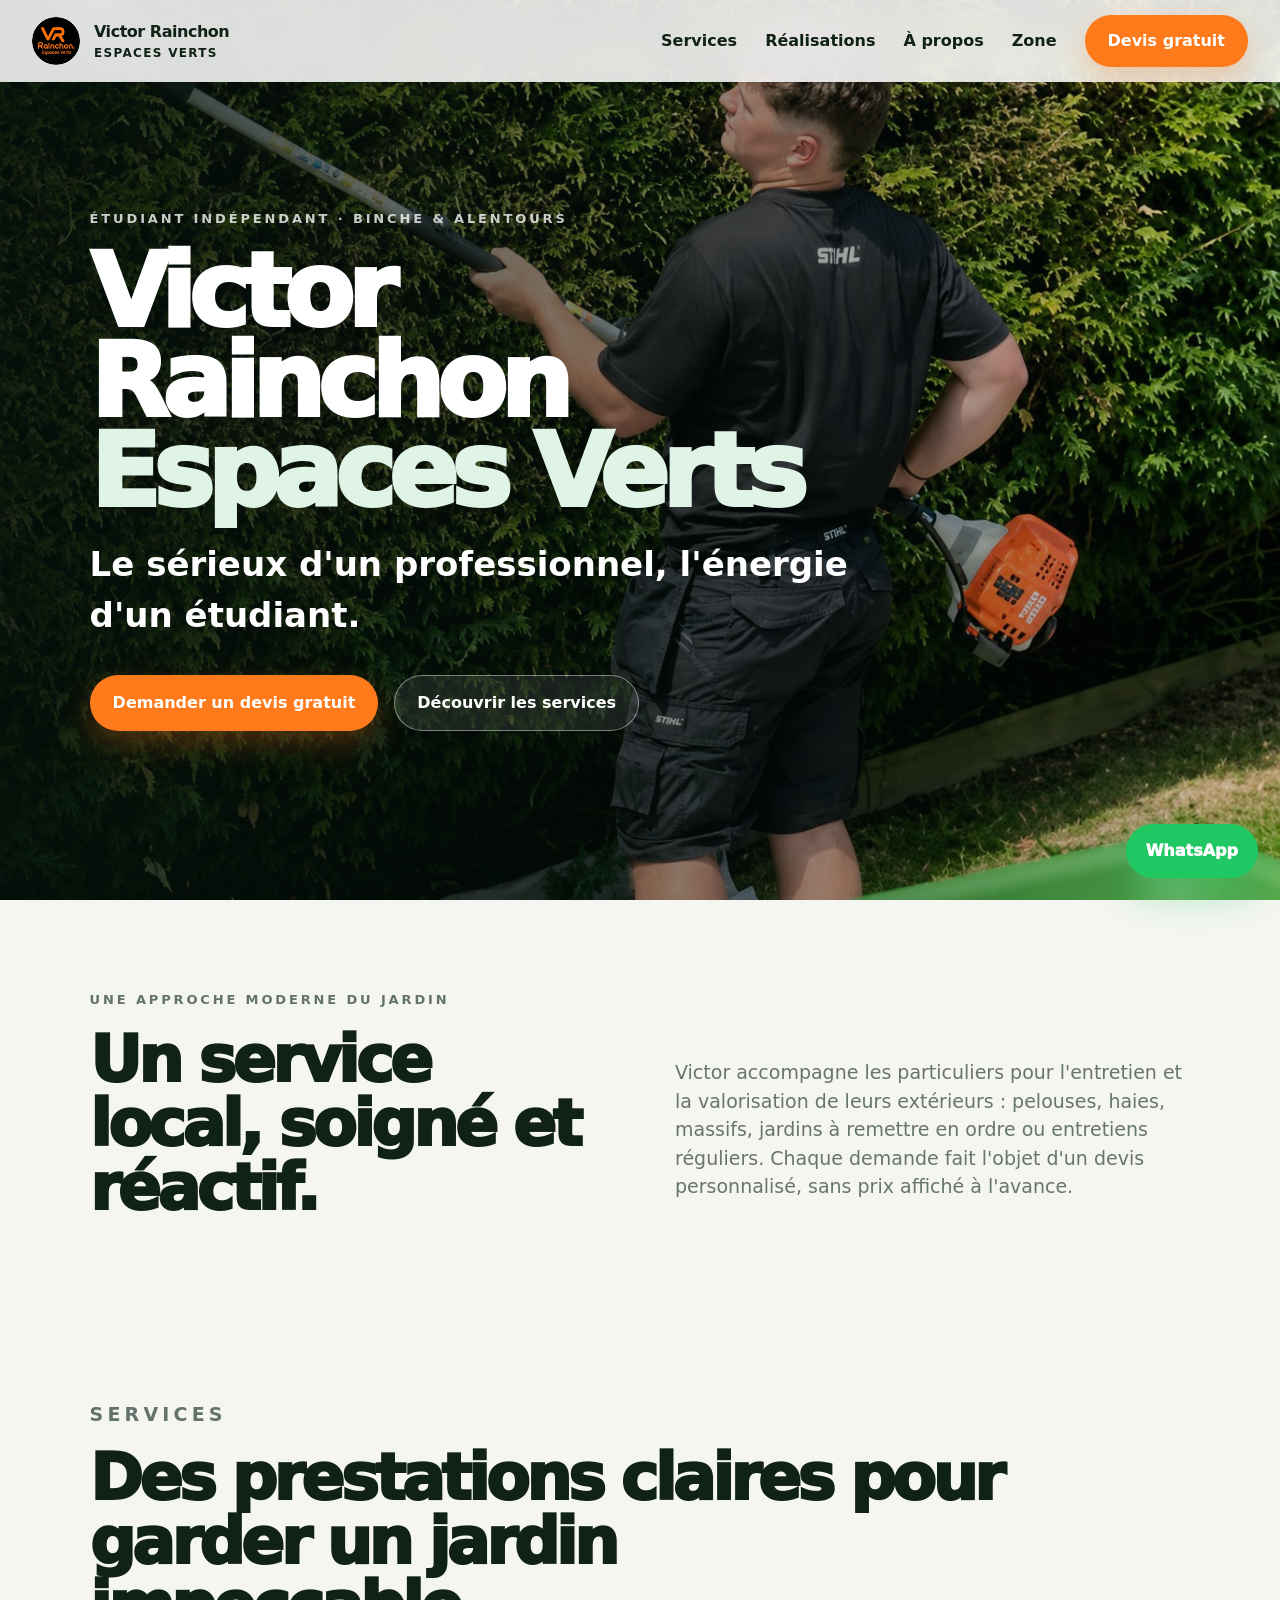
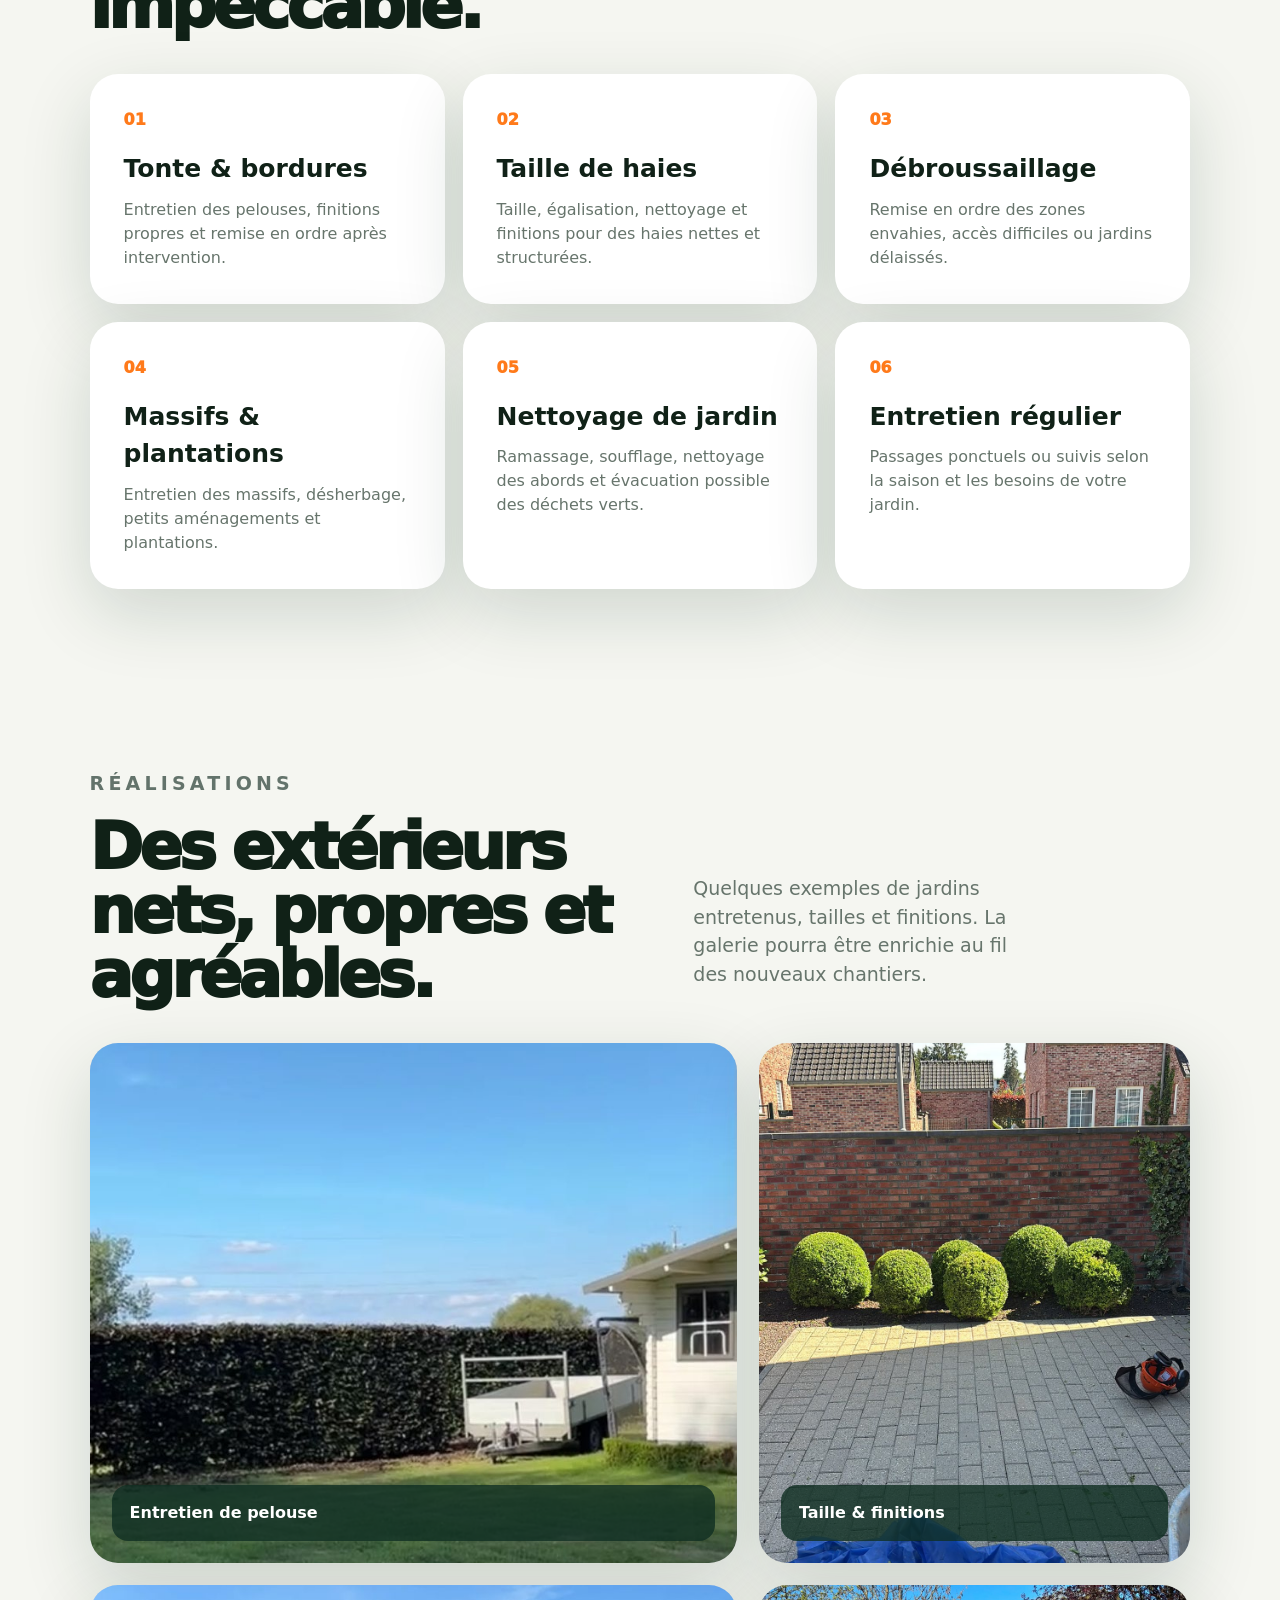
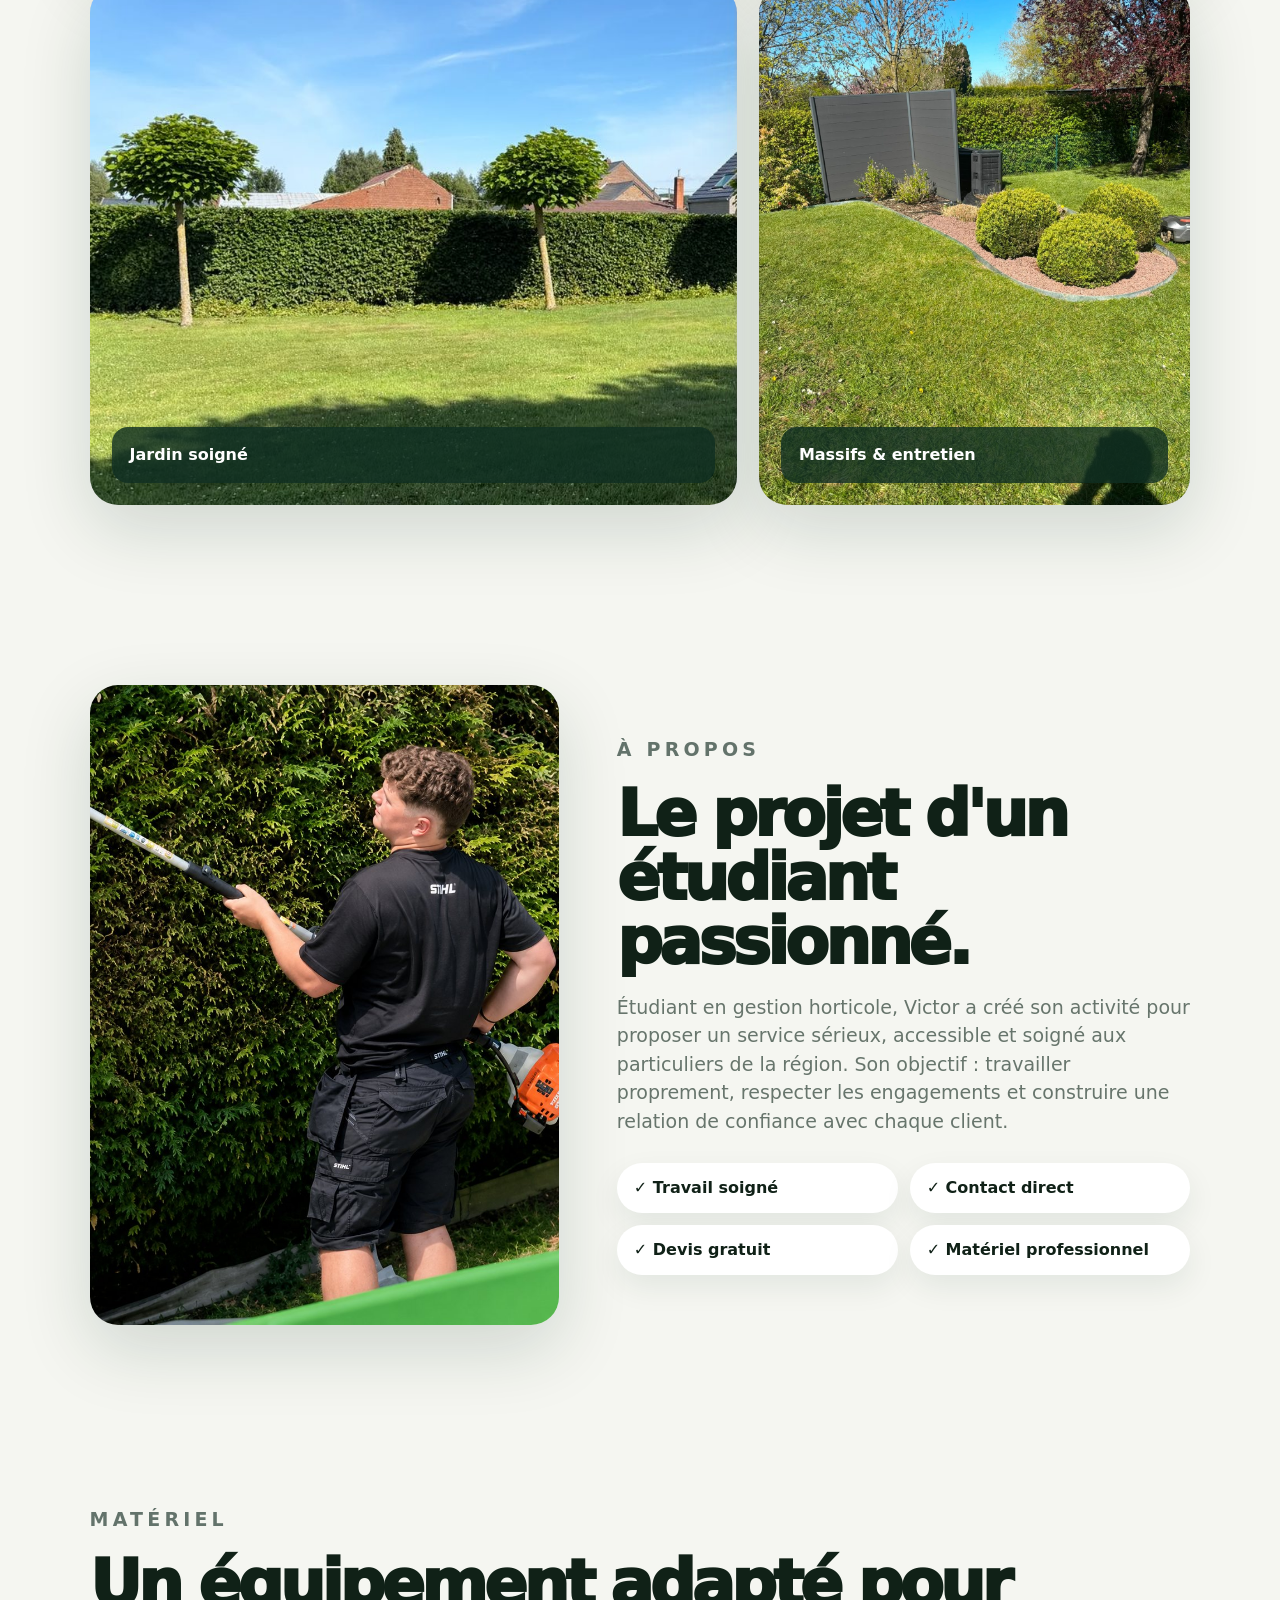
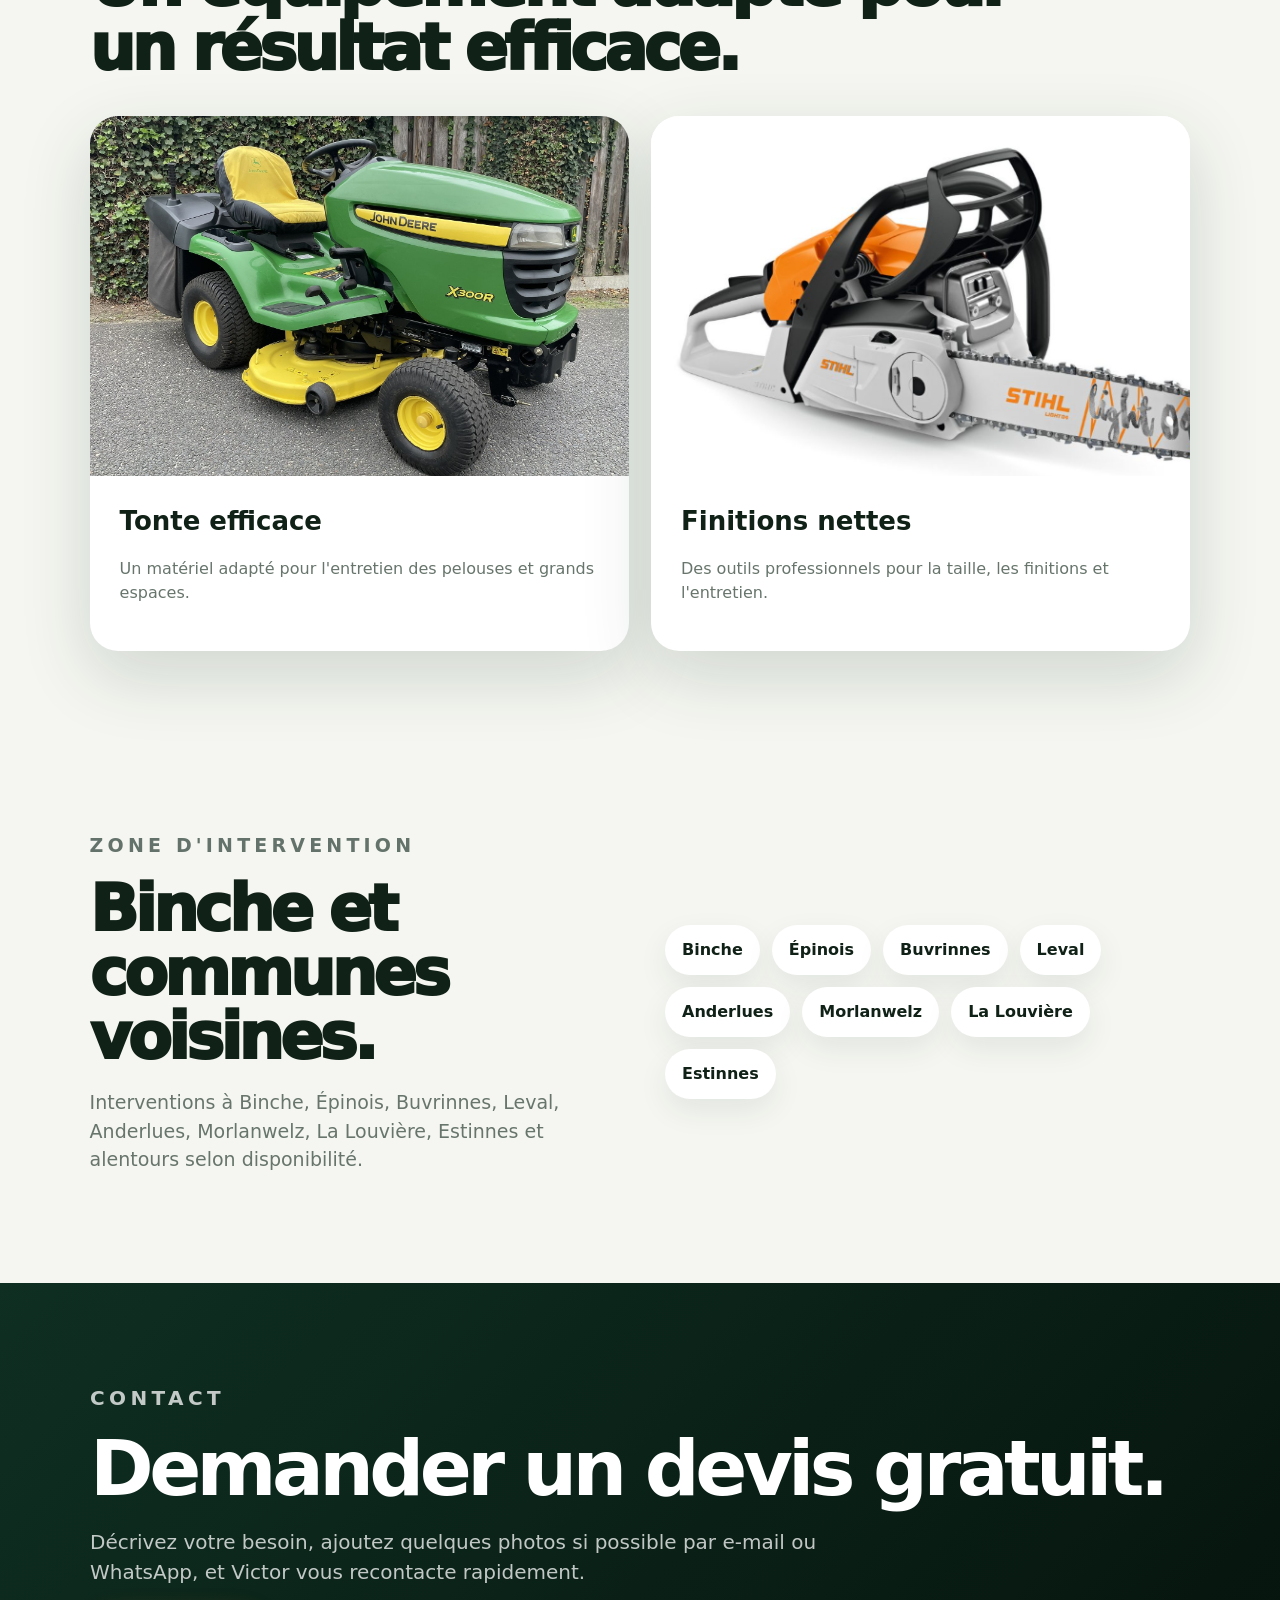
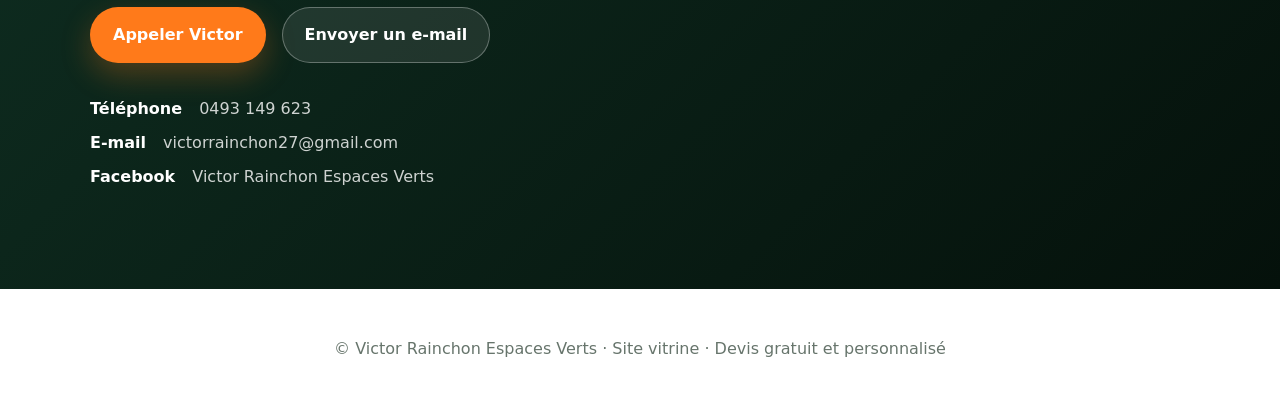
==== index.html @ e7f7f8af "Add files via upload" ====
<!doctype html>
<html lang="fr">
<head>
  <meta charset="utf-8" />
  <meta name="viewport" content="width=device-width, initial-scale=1" />
  <title>Victor Rainchon Espaces Verts | Entretien de jardins à Binche</title>
  <meta name="description" content="Victor Rainchon Espaces Verts propose l'entretien de jardins, la tonte, la taille de haies, le débroussaillage et les petits aménagements extérieurs à Binche et alentours." />
  <meta name="theme-color" content="#0f2f22" />
  <link rel="icon" href="assets/img/logo-vr.jpg" />
  <link rel="stylesheet" href="assets/css/styles.css" />
</head>
<body>
  <header class="site-header" id="top">
    <a class="brand" href="#top" aria-label="Accueil Victor Rainchon Espaces Verts">
      <img src="assets/img/logo-vr.jpg" alt="Logo Victor Rainchon Espaces Verts" />
      <span><strong>Victor Rainchon</strong><small>Espaces Verts</small></span>
    </a>
    <button class="menu-toggle" aria-label="Ouvrir le menu">☰</button>
    <nav class="nav">
      <a href="#services">Services</a>
      <a href="#realisations">Réalisations</a>
      <a href="#apropos">À propos</a>
      <a href="#zone">Zone</a>
      <a class="nav-cta" href="#contact">Devis gratuit</a>
    </nav>
  </header>

  <main>
    <section class="hero">
      <div class="hero-bg"><img src="assets/img/victor-action.jpg" alt="Victor Rainchon taille une haie avec du matériel professionnel" /></div>
      <div class="hero-overlay"></div>
      <div class="hero-content reveal">
        <p class="eyebrow">Étudiant indépendant · Binche & alentours</p>
        <h1>Victor Rainchon<br><span>Espaces Verts</span></h1>
        <p class="lead">Le sérieux d'un professionnel, l'énergie d'un étudiant.</p>
        <div class="hero-actions">
          <a class="btn primary" href="#contact">Demander un devis gratuit</a>
          <a class="btn ghost" href="#services">Découvrir les services</a>
        </div>
      </div>
    </section>

    <section class="section intro reveal">
      <div>
        <p class="eyebrow dark">Une approche moderne du jardin</p>
        <h2>Un service local, soigné et réactif.</h2>
      </div>
      <p>Victor accompagne les particuliers pour l'entretien et la valorisation de leurs extérieurs : pelouses, haies, massifs, jardins à remettre en ordre ou entretiens réguliers. Chaque demande fait l'objet d'un devis personnalisé, sans prix affiché à l'avance.</p>
    </section>

    <section class="section cards reveal" id="services">
      <div class="section-head">
        <p class="eyebrow dark">Services</p>
        <h2>Des prestations claires pour garder un jardin impeccable.</h2>
      </div>
      <div class="service-grid">
        <article class="service-card"><span>01</span><h3>Tonte & bordures</h3><p>Entretien des pelouses, finitions propres et remise en ordre après intervention.</p></article>
        <article class="service-card"><span>02</span><h3>Taille de haies</h3><p>Taille, égalisation, nettoyage et finitions pour des haies nettes et structurées.</p></article>
        <article class="service-card"><span>03</span><h3>Débroussaillage</h3><p>Remise en ordre des zones envahies, accès difficiles ou jardins délaissés.</p></article>
        <article class="service-card"><span>04</span><h3>Massifs & plantations</h3><p>Entretien des massifs, désherbage, petits aménagements et plantations.</p></article>
        <article class="service-card"><span>05</span><h3>Nettoyage de jardin</h3><p>Ramassage, soufflage, nettoyage des abords et évacuation possible des déchets verts.</p></article>
        <article class="service-card"><span>06</span><h3>Entretien régulier</h3><p>Passages ponctuels ou suivis selon la saison et les besoins de votre jardin.</p></article>
      </div>
    </section>

    <section class="section gallery-section reveal" id="realisations">
      <div class="section-head split">
        <div><p class="eyebrow dark">Réalisations</p><h2>Des extérieurs nets, propres et agréables.</h2></div>
        <p>Quelques exemples de jardins entretenus, tailles et finitions. La galerie pourra être enrichie au fil des nouveaux chantiers.</p>
      </div>
      <div class="gallery">
        <figure class="wide"><img src="assets/img/pelouse-haie.jpg" alt="Pelouse et haie entretenues"><figcaption>Entretien de pelouse</figcaption></figure>
        <figure><img src="assets/img/buis-tailles.jpg" alt="Buis taillés et finitions"><figcaption>Taille & finitions</figcaption></figure>
        <figure><img src="assets/img/jardin-haies.jpg" alt="Jardin avec haies propres"><figcaption>Jardin soigné</figcaption></figure>
        <figure class="wide"><img src="assets/img/massif-jardin.jpg" alt="Massif entretenu dans un jardin"><figcaption>Massifs & entretien</figcaption></figure>
      </div>
    </section>

    <section class="section about reveal" id="apropos">
      <div class="about-image"><img src="assets/img/victor-action.jpg" alt="Victor Rainchon au travail"></div>
      <div class="about-text">
        <p class="eyebrow dark">À propos</p>
        <h2>Le projet d'un étudiant passionné.</h2>
        <p>Étudiant en gestion horticole, Victor a créé son activité pour proposer un service sérieux, accessible et soigné aux particuliers de la région. Son objectif : travailler proprement, respecter les engagements et construire une relation de confiance avec chaque client.</p>
        <div class="checks">
          <span>✓ Travail soigné</span><span>✓ Contact direct</span><span>✓ Devis gratuit</span><span>✓ Matériel professionnel</span>
        </div>
      </div>
    </section>

    <section class="section equipment reveal">
      <div class="section-head">
        <p class="eyebrow dark">Matériel</p>
        <h2>Un équipement adapté pour un résultat efficace.</h2>
      </div>
      <div class="equipment-grid">
        <div class="equipment-card"><img src="assets/img/john-deere-x300r.jpg" alt="Tracteur tondeuse John Deere X300R"><h3>Tonte efficace</h3><p>Un matériel adapté pour l'entretien des pelouses et grands espaces.</p></div>
        <div class="equipment-card"><img src="assets/img/stihl-tronconneuse.png" alt="Matériel Stihl"><h3>Finitions nettes</h3><p>Des outils professionnels pour la taille, les finitions et l'entretien.</p></div>
      </div>
    </section>

    <section class="section zone reveal" id="zone">
      <div>
        <p class="eyebrow dark">Zone d'intervention</p>
        <h2>Binche et communes voisines.</h2>
        <p>Interventions à Binche, Épinois, Buvrinnes, Leval, Anderlues, Morlanwelz, La Louvière, Estinnes et alentours selon disponibilité.</p>
      </div>
      <div class="zone-list"><span>Binche</span><span>Épinois</span><span>Buvrinnes</span><span>Leval</span><span>Anderlues</span><span>Morlanwelz</span><span>La Louvière</span><span>Estinnes</span></div>
    </section>

    <section class="contact" id="contact">
      <div class="contact-card reveal">
        <p class="eyebrow">Contact</p>
        <h2>Demander un devis gratuit.</h2>
        <p>Décrivez votre besoin, ajoutez quelques photos si possible par e-mail ou WhatsApp, et Victor vous recontacte rapidement.</p>
        <div class="contact-actions">
          <a class="btn primary" href="tel:+32493149623">Appeler Victor</a>
          <a class="btn ghost light" href="mailto:victorrainchon27@gmail.com?subject=Demande%20de%20devis%20-%20Espaces%20verts">Envoyer un e-mail</a>
        </div>
        <ul class="contact-list">
          <li><strong>Téléphone</strong> 0493 149 623</li>
          <li><strong>E-mail</strong> victorrainchon27@gmail.com</li>
          <li><strong>Facebook</strong> Victor Rainchon Espaces Verts</li>
        </ul>
      </div>
    </section>
  </main>

  <a class="whatsapp" href="https://wa.me/32493149623" aria-label="Contacter Victor sur WhatsApp">WhatsApp</a>
  <footer><p>© Victor Rainchon Espaces Verts · Site vitrine · Devis gratuit et personnalisé</p></footer>
  <script src="assets/js/script.js"></script>
</body>
</html>
---- assets/css/styles.css ----
:root{--green:#0f2f22;--green2:#173f2e;--orange:#ff7a1a;--cream:#f5f6f1;--text:#102117;--muted:#67756c;--white:#fff;--shadow:0 24px 70px rgba(15,47,34,.16);--radius:28px}*{box-sizing:border-box}html{scroll-behavior:smooth}body{margin:0;font-family:Inter,system-ui,-apple-system,Segoe UI,Arial,sans-serif;color:var(--text);background:var(--cream);line-height:1.5}img{max-width:100%;display:block}.site-header{position:fixed;z-index:50;top:0;left:0;right:0;height:82px;padding:0 32px;display:flex;align-items:center;justify-content:space-between;background:rgba(255,255,255,.86);backdrop-filter:blur(18px);box-shadow:0 1px 0 rgba(0,0,0,.06)}.brand{display:flex;gap:14px;align-items:center;text-decoration:none;color:var(--text)}.brand img{width:48px;height:48px;border-radius:50%;object-fit:cover}.brand strong{display:block;font-weight:900;letter-spacing:-.03em}.brand small{display:block;font-weight:800;text-transform:uppercase;font-size:12px;letter-spacing:.11em}.nav{display:flex;align-items:center;gap:28px}.nav a{color:var(--text);font-weight:800;text-decoration:none}.nav-cta,.btn.primary{background:var(--orange)!important;color:white!important;border-radius:999px;padding:14px 23px;box-shadow:0 12px 30px rgba(255,122,26,.28)}.menu-toggle{display:none;border:0;background:transparent;font-size:30px}.hero{min-height:100vh;position:relative;display:flex;align-items:center;padding:120px 7vw 80px;overflow:hidden}.hero-bg,.hero-overlay{position:absolute;inset:0}.hero-bg img{width:100%;height:100%;object-fit:cover;object-position:center}.hero-overlay{background:linear-gradient(90deg,rgba(5,17,11,.83),rgba(5,17,11,.48),rgba(5,17,11,.15))}.hero-content{position:relative;max-width:760px;color:white}.eyebrow{text-transform:uppercase;letter-spacing:.22em;font-size:13px;font-weight:900;color:rgba(255,255,255,.78);margin:0 0 18px}.eyebrow.dark{color:#63736b}.hero h1{font-size:clamp(52px,8vw,110px);line-height:.88;margin:0 0 22px;font-weight:950;letter-spacing:-.07em}.hero h1 span{color:#dff3e7}.lead{font-size:clamp(22px,3vw,34px);margin:0 0 34px;font-weight:700}.hero-actions,.contact-actions{display:flex;gap:16px;flex-wrap:wrap}.btn{display:inline-flex;align-items:center;justify-content:center;text-decoration:none;font-weight:900;border-radius:999px;padding:15px 22px}.btn.ghost{border:1px solid rgba(255,255,255,.42);color:white;background:rgba(255,255,255,.09)}.btn.ghost.light{border-color:rgba(255,255,255,.3)}.section{padding:90px 7vw;max-width:1320px;margin:0 auto}.intro{display:grid;grid-template-columns:1fr 1fr;gap:70px;align-items:end}.section h2{font-size:clamp(38px,5vw,70px);line-height:1;margin:0;font-weight:950;letter-spacing:-.06em}.intro p:last-child,.section-head p,.about-text p,.zone p{font-size:19px;color:var(--muted)}.section-head{margin-bottom:36px;max-width:930px}.split{display:grid;grid-template-columns:1.5fr .9fr;gap:60px;align-items:end}.service-grid{display:grid;grid-template-columns:repeat(3,1fr);gap:18px}.service-card{background:white;border-radius:var(--radius);padding:34px;box-shadow:var(--shadow);transition:.25s}.service-card:hover{transform:translateY(-6px)}.service-card span{color:var(--orange);font-weight:950}.service-card h3{font-size:25px;margin:18px 0 10px}.service-card p{color:var(--muted);margin:0}.gallery{display:grid;grid-template-columns:1.2fr .8fr;gap:22px}.gallery figure{position:relative;margin:0;border-radius:var(--radius);overflow:hidden;min-height:430px;box-shadow:var(--shadow);background:#ddd}.gallery figure.wide{min-height:520px}.gallery img{width:100%;height:100%;object-fit:cover;position:absolute;inset:0;transition:.5s}.gallery figure:hover img{transform:scale(1.05)}.gallery figcaption{position:absolute;left:22px;right:22px;bottom:22px;background:rgba(15,47,34,.8);color:white;border-radius:16px;padding:16px 18px;font-weight:900}.about{display:grid;grid-template-columns:.9fr 1.1fr;gap:58px;align-items:center}.about-image img{border-radius:var(--radius);box-shadow:var(--shadow);height:640px;width:100%;object-fit:cover}.checks{display:grid;grid-template-columns:repeat(2,1fr);gap:12px;margin-top:28px}.checks span,.zone-list span{background:white;border-radius:999px;padding:13px 17px;font-weight:850;box-shadow:0 12px 30px rgba(15,47,34,.08)}.equipment-grid{display:grid;grid-template-columns:1fr 1fr;gap:22px}.equipment-card{background:white;border-radius:var(--radius);overflow:hidden;box-shadow:var(--shadow)}.equipment-card img{height:360px;width:100%;object-fit:cover;background:white}.equipment-card h3,.equipment-card p{padding:0 30px}.equipment-card h3{font-size:26px;margin:26px 0 8px}.equipment-card p{padding-bottom:30px;color:var(--muted)}.zone{display:grid;grid-template-columns:1fr 1fr;gap:50px;align-items:center}.zone-list{display:flex;gap:12px;flex-wrap:wrap}.contact{padding:100px 7vw;background:linear-gradient(135deg,var(--green),#05110b);color:white}.contact-card{max-width:1100px;margin:auto}.contact h2{font-size:clamp(42px,6vw,82px);line-height:1;margin:0 0 20px;letter-spacing:-.06em}.contact p{font-size:20px;color:rgba(255,255,255,.75);max-width:780px}.contact-list{list-style:none;padding:0;margin:34px 0 0;display:grid;gap:10px;color:rgba(255,255,255,.8)}.contact-list strong{color:white;margin-right:12px}.whatsapp{position:fixed;right:22px;bottom:22px;z-index:60;background:#20c863;color:#fff;text-decoration:none;font-weight:950;padding:15px 20px;border-radius:999px;box-shadow:0 16px 40px rgba(32,200,99,.35)}footer{text-align:center;padding:32px;color:var(--muted);background:white}.reveal{opacity:0;transform:translateY(24px);transition:opacity .7s ease,transform .7s ease}.reveal.visible{opacity:1;transform:none}@media(max-width:900px){.site-header{padding:0 18px}.menu-toggle{display:block}.nav{display:none;position:absolute;top:82px;left:0;right:0;background:white;padding:22px;flex-direction:column;align-items:flex-start}.nav.open{display:flex}.hero{padding-left:24px;padding-right:24px}.intro,.split,.about,.zone,.equipment-grid,.service-grid,.gallery{grid-template-columns:1fr}.section{padding:70px 24px}.about-image img{height:460px}.gallery figure,.gallery figure.wide{min-height:360px}.brand small{font-size:10px}.brand img{width:42px;height:42px}}@media(max-width:560px){.hero-overlay{background:linear-gradient(180deg,rgba(5,17,11,.7),rgba(5,17,11,.65))}.hero h1{font-size:54px}.lead{font-size:22px}.section h2{font-size:42px}.hero-actions .btn,.contact-actions .btn{width:100%}.checks{grid-template-columns:1fr}.equipment-card img{height:260px}}
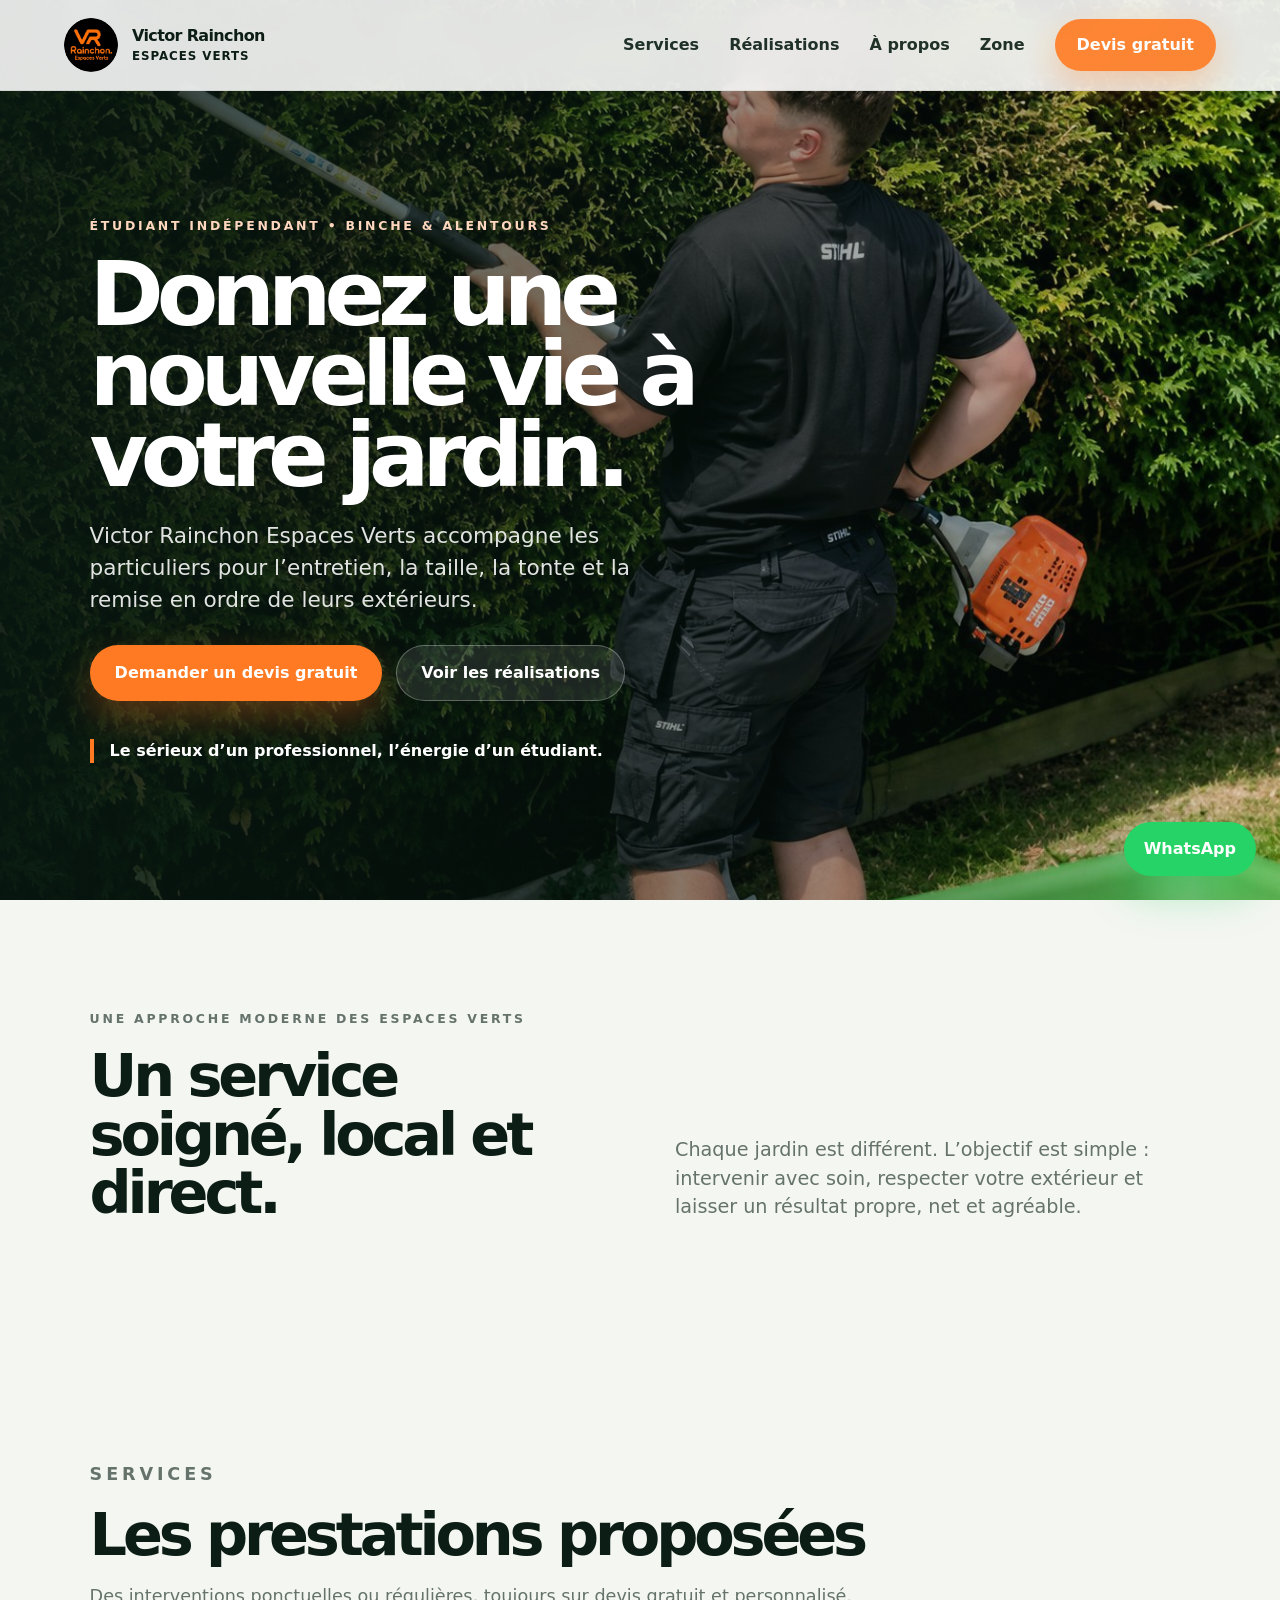
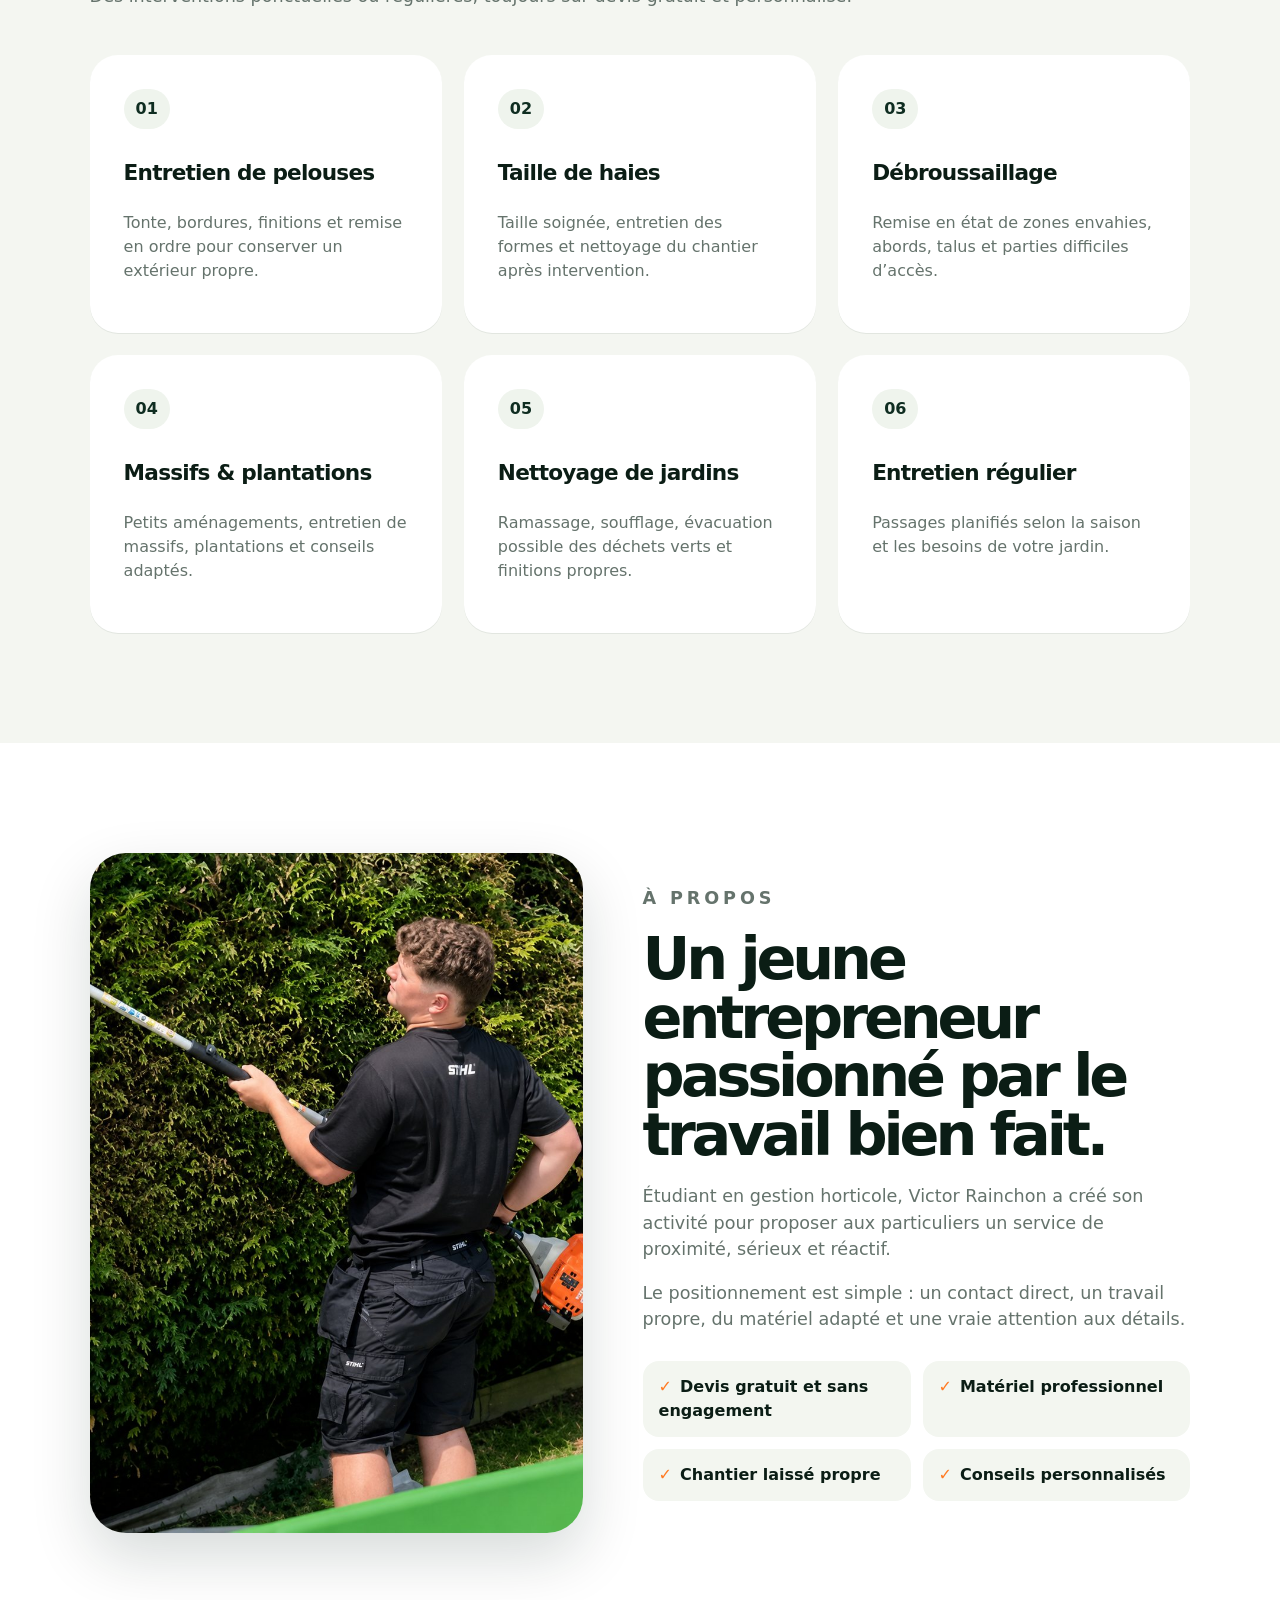
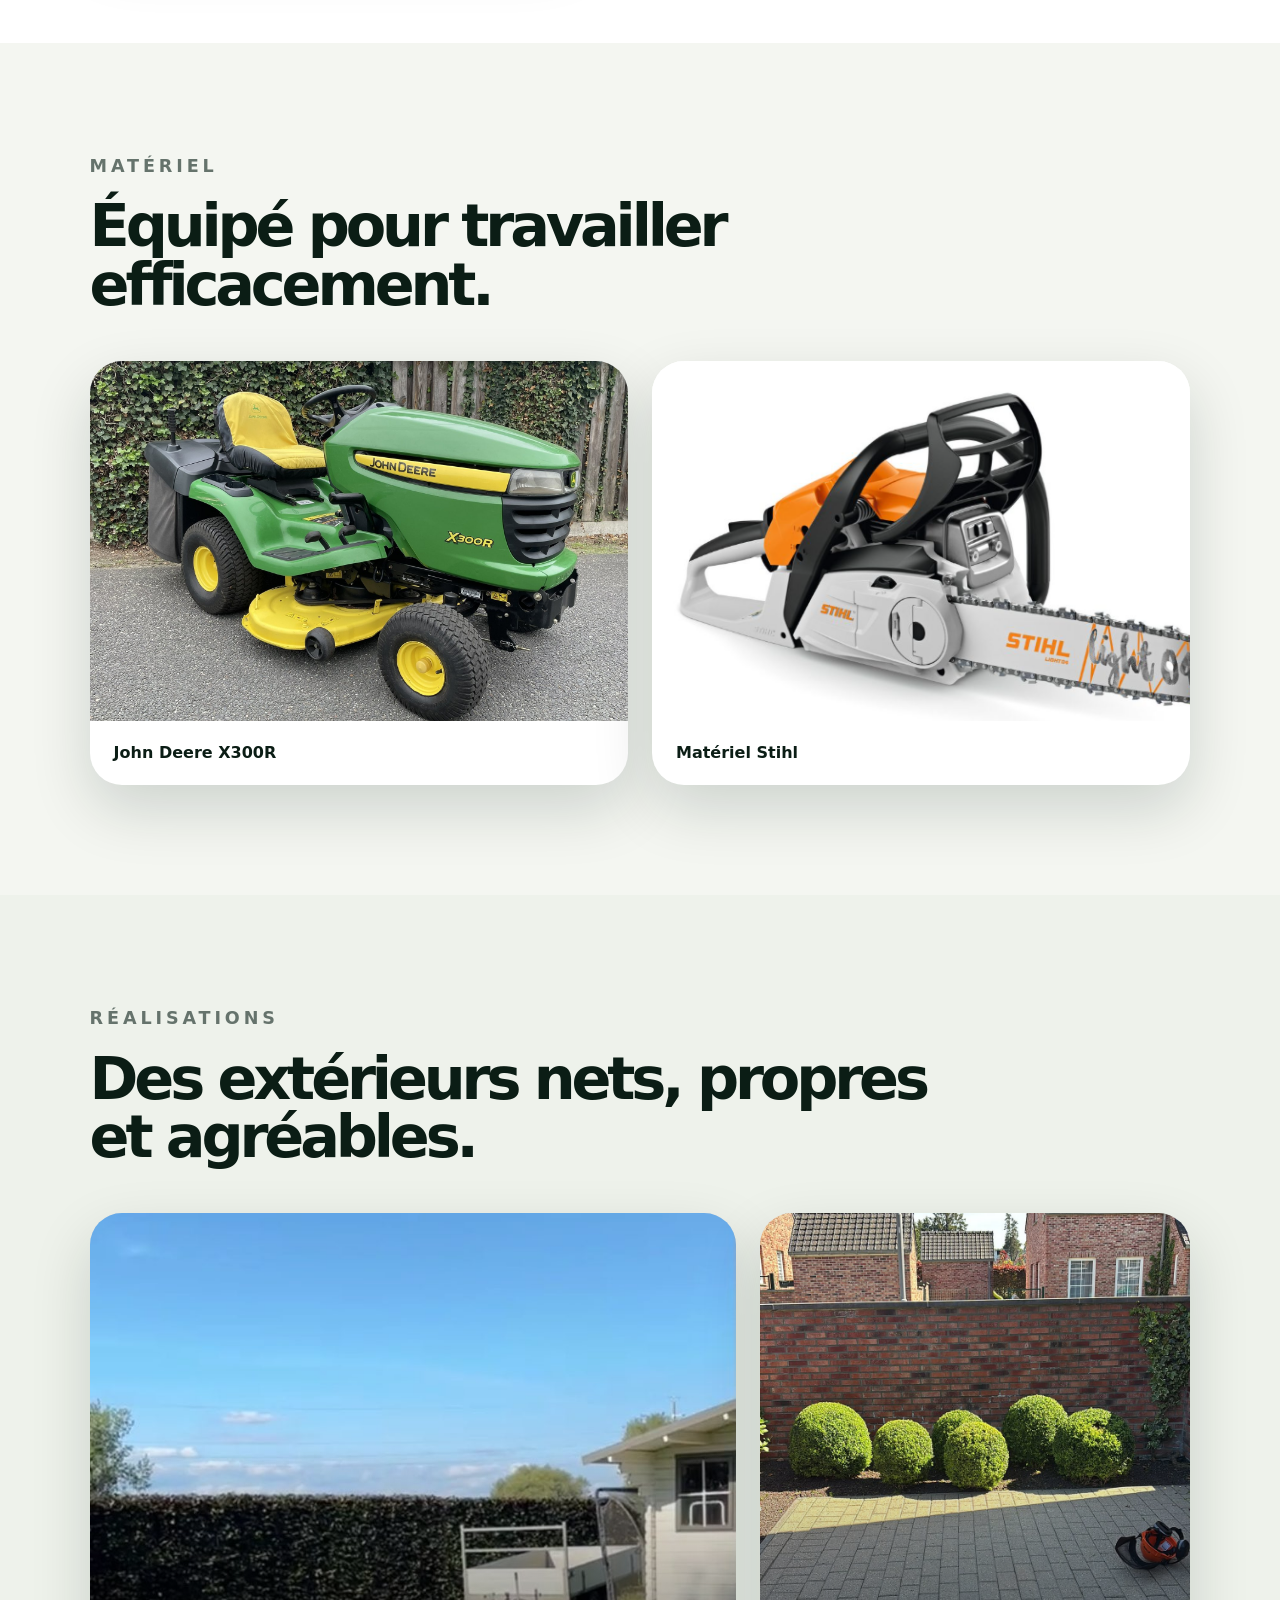
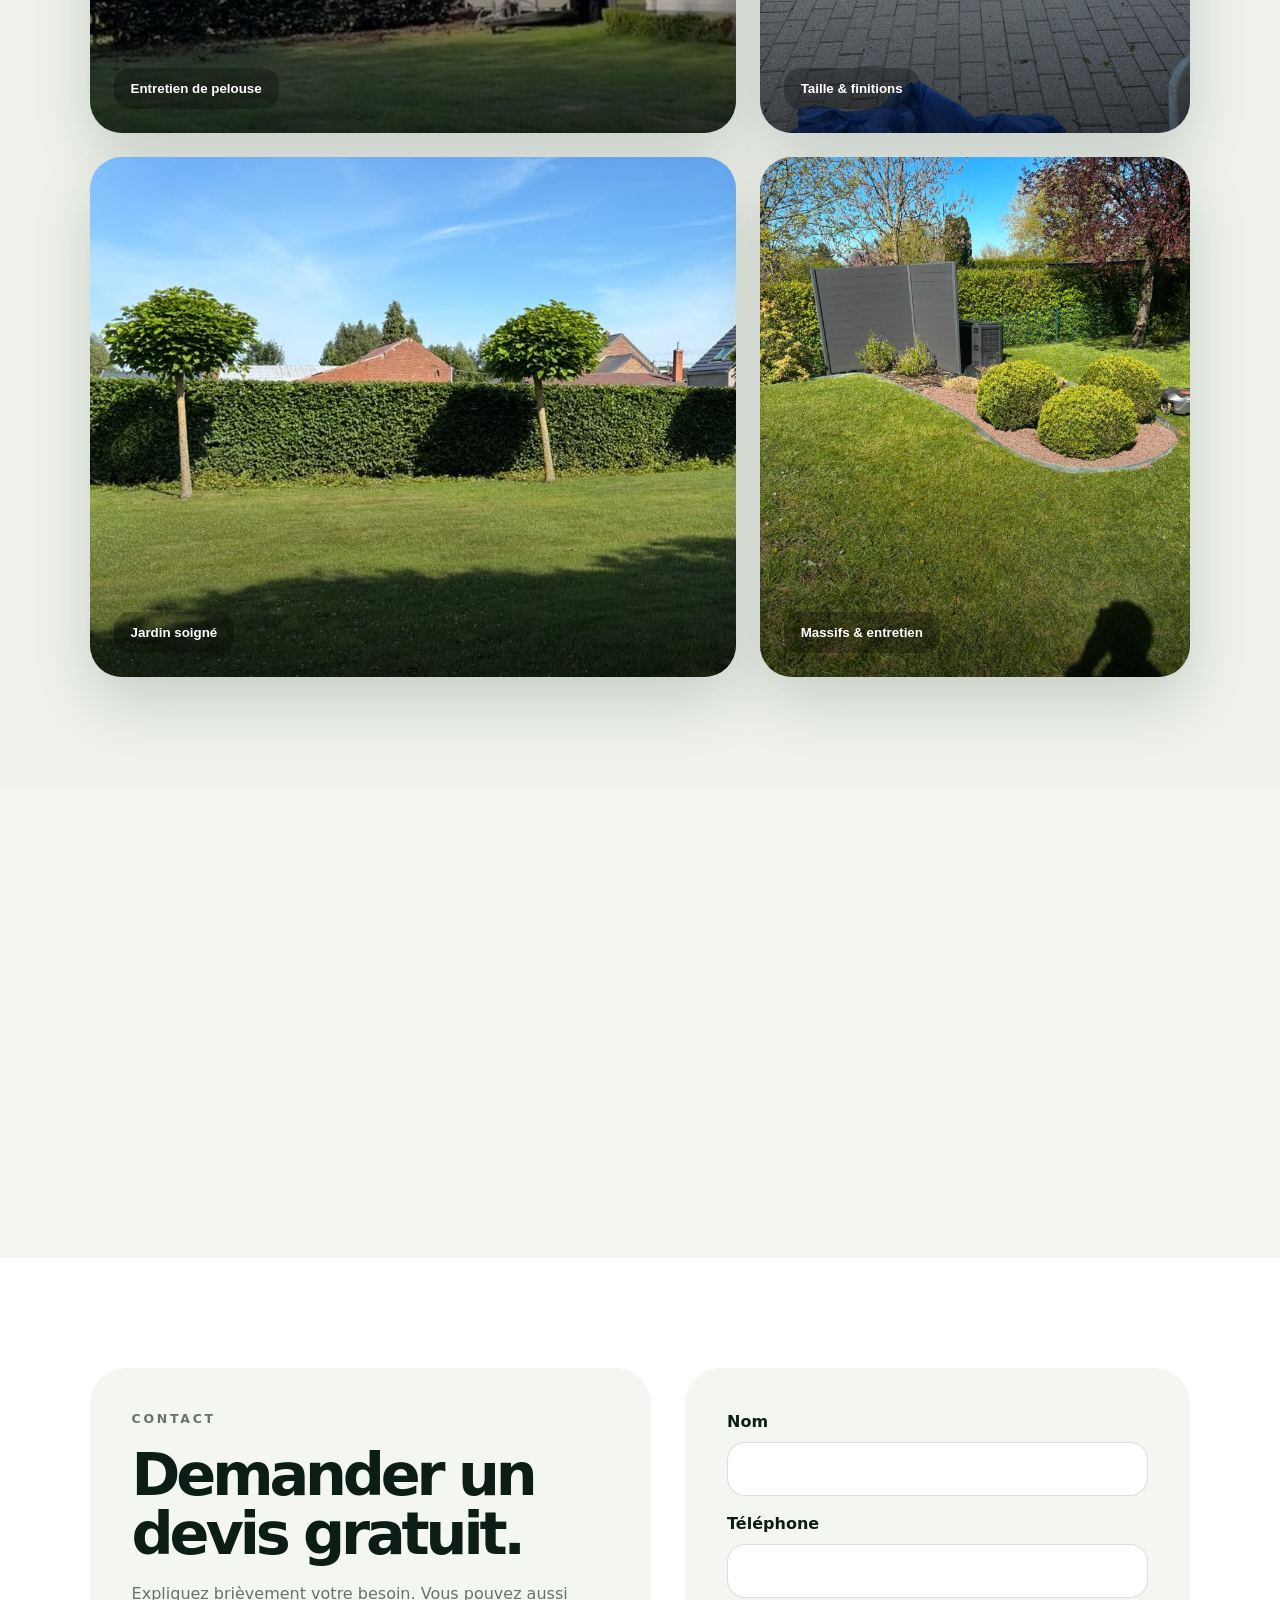
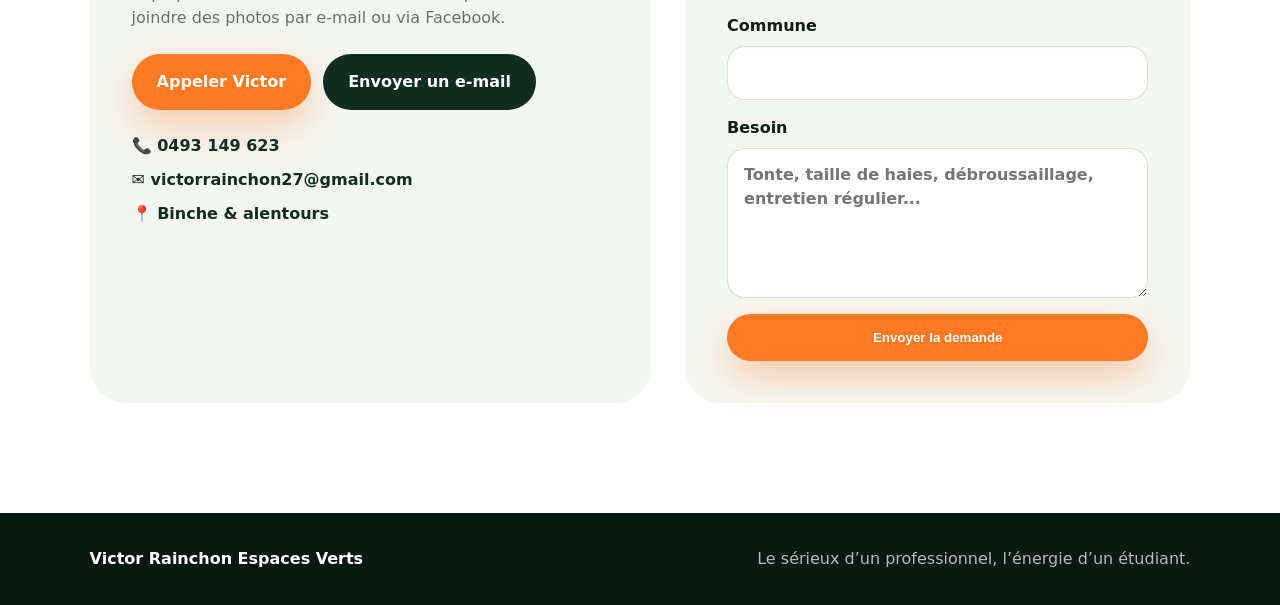
==== commit 7cef7a0e: "Add files via upload" ====
--- a/index.html
+++ b/index.html
@@ -1,22 +1,22 @@
 <!doctype html>
 <html lang="fr">
 <head>
-  <meta charset="utf-8" />
-  <meta name="viewport" content="width=device-width, initial-scale=1" />
+  <meta charset="utf-8">
+  <meta name="viewport" content="width=device-width, initial-scale=1">
   <title>Victor Rainchon Espaces Verts | Entretien de jardins à Binche</title>
-  <meta name="description" content="Victor Rainchon Espaces Verts propose l'entretien de jardins, la tonte, la taille de haies, le débroussaillage et les petits aménagements extérieurs à Binche et alentours." />
-  <meta name="theme-color" content="#0f2f22" />
-  <link rel="icon" href="assets/img/logo-vr.jpg" />
-  <link rel="stylesheet" href="assets/css/styles.css" />
+  <meta name="description" content="Victor Rainchon Espaces Verts : entretien de jardins, tonte, taille de haies, débroussaillage et plantations à Binche et alentours. Devis gratuit.">
+  <meta name="theme-color" content="#0f2d21">
+  <link rel="preload" as="image" href="assets/img/hero-victor.jpg">
+  <link rel="stylesheet" href="assets/css/styles.css">
 </head>
 <body>
   <header class="site-header" id="top">
     <a class="brand" href="#top" aria-label="Accueil Victor Rainchon Espaces Verts">
-      <img src="assets/img/logo-vr.jpg" alt="Logo Victor Rainchon Espaces Verts" />
+      <img src="assets/img/logo-vr.jpg" alt="Logo Victor Rainchon Espaces Verts">
       <span><strong>Victor Rainchon</strong><small>Espaces Verts</small></span>
     </a>
-    <button class="menu-toggle" aria-label="Ouvrir le menu">☰</button>
-    <nav class="nav">
+    <button class="menu-toggle" aria-label="Ouvrir le menu" aria-expanded="false">☰</button>
+    <nav class="main-nav" aria-label="Navigation principale">
       <a href="#services">Services</a>
       <a href="#realisations">Réalisations</a>
       <a href="#apropos">À propos</a>
@@ -27,107 +27,133 @@
 
   <main>
     <section class="hero">
-      <div class="hero-bg"><img src="assets/img/victor-action.jpg" alt="Victor Rainchon taille une haie avec du matériel professionnel" /></div>
+      <div class="hero-bg" role="img" aria-label="Victor Rainchon en intervention sur une haie"></div>
       <div class="hero-overlay"></div>
       <div class="hero-content reveal">
-        <p class="eyebrow">Étudiant indépendant · Binche & alentours</p>
-        <h1>Victor Rainchon<br><span>Espaces Verts</span></h1>
-        <p class="lead">Le sérieux d'un professionnel, l'énergie d'un étudiant.</p>
+        <p class="eyebrow">Étudiant indépendant • Binche & alentours</p>
+        <h1>Donnez une nouvelle vie à votre jardin.</h1>
+        <p class="hero-lead">Victor Rainchon Espaces Verts accompagne les particuliers pour l’entretien, la taille, la tonte et la remise en ordre de leurs extérieurs.</p>
         <div class="hero-actions">
-          <a class="btn primary" href="#contact">Demander un devis gratuit</a>
-          <a class="btn ghost" href="#services">Découvrir les services</a>
+          <a class="btn btn-primary" href="#contact">Demander un devis gratuit</a>
+          <a class="btn btn-ghost" href="#realisations">Voir les réalisations</a>
         </div>
+        <div class="hero-signature">Le sérieux d’un professionnel, l’énergie d’un étudiant.</div>
       </div>
     </section>
 
-    <section class="section intro reveal">
+    <section class="intro section reveal">
       <div>
-        <p class="eyebrow dark">Une approche moderne du jardin</p>
-        <h2>Un service local, soigné et réactif.</h2>
+        <p class="eyebrow dark">Une approche moderne des espaces verts</p>
+        <h2>Un service soigné, local et direct.</h2>
       </div>
-      <p>Victor accompagne les particuliers pour l'entretien et la valorisation de leurs extérieurs : pelouses, haies, massifs, jardins à remettre en ordre ou entretiens réguliers. Chaque demande fait l'objet d'un devis personnalisé, sans prix affiché à l'avance.</p>
+      <p>Chaque jardin est différent. L’objectif est simple : intervenir avec soin, respecter votre extérieur et laisser un résultat propre, net et agréable.</p>
     </section>
 
     <section class="section cards reveal" id="services">
       <div class="section-head">
         <p class="eyebrow dark">Services</p>
-        <h2>Des prestations claires pour garder un jardin impeccable.</h2>
+        <h2>Les prestations proposées</h2>
+        <p>Des interventions ponctuelles ou régulières, toujours sur devis gratuit et personnalisé.</p>
       </div>
       <div class="service-grid">
-        <article class="service-card"><span>01</span><h3>Tonte & bordures</h3><p>Entretien des pelouses, finitions propres et remise en ordre après intervention.</p></article>
-        <article class="service-card"><span>02</span><h3>Taille de haies</h3><p>Taille, égalisation, nettoyage et finitions pour des haies nettes et structurées.</p></article>
-        <article class="service-card"><span>03</span><h3>Débroussaillage</h3><p>Remise en ordre des zones envahies, accès difficiles ou jardins délaissés.</p></article>
-        <article class="service-card"><span>04</span><h3>Massifs & plantations</h3><p>Entretien des massifs, désherbage, petits aménagements et plantations.</p></article>
-        <article class="service-card"><span>05</span><h3>Nettoyage de jardin</h3><p>Ramassage, soufflage, nettoyage des abords et évacuation possible des déchets verts.</p></article>
-        <article class="service-card"><span>06</span><h3>Entretien régulier</h3><p>Passages ponctuels ou suivis selon la saison et les besoins de votre jardin.</p></article>
+        <article class="service-card"><span>01</span><h3>Entretien de pelouses</h3><p>Tonte, bordures, finitions et remise en ordre pour conserver un extérieur propre.</p></article>
+        <article class="service-card"><span>02</span><h3>Taille de haies</h3><p>Taille soignée, entretien des formes et nettoyage du chantier après intervention.</p></article>
+        <article class="service-card"><span>03</span><h3>Débroussaillage</h3><p>Remise en état de zones envahies, abords, talus et parties difficiles d’accès.</p></article>
+        <article class="service-card"><span>04</span><h3>Massifs & plantations</h3><p>Petits aménagements, entretien de massifs, plantations et conseils adaptés.</p></article>
+        <article class="service-card"><span>05</span><h3>Nettoyage de jardins</h3><p>Ramassage, soufflage, évacuation possible des déchets verts et finitions propres.</p></article>
+        <article class="service-card"><span>06</span><h3>Entretien régulier</h3><p>Passages planifiés selon la saison et les besoins de votre jardin.</p></article>
       </div>
     </section>
 
-    <section class="section gallery-section reveal" id="realisations">
-      <div class="section-head split">
-        <div><p class="eyebrow dark">Réalisations</p><h2>Des extérieurs nets, propres et agréables.</h2></div>
-        <p>Quelques exemples de jardins entretenus, tailles et finitions. La galerie pourra être enrichie au fil des nouveaux chantiers.</p>
-      </div>
-      <div class="gallery">
-        <figure class="wide"><img src="assets/img/pelouse-haie.jpg" alt="Pelouse et haie entretenues"><figcaption>Entretien de pelouse</figcaption></figure>
-        <figure><img src="assets/img/buis-tailles.jpg" alt="Buis taillés et finitions"><figcaption>Taille & finitions</figcaption></figure>
-        <figure><img src="assets/img/jardin-haies.jpg" alt="Jardin avec haies propres"><figcaption>Jardin soigné</figcaption></figure>
-        <figure class="wide"><img src="assets/img/massif-jardin.jpg" alt="Massif entretenu dans un jardin"><figcaption>Massifs & entretien</figcaption></figure>
-      </div>
-    </section>
-
-    <section class="section about reveal" id="apropos">
-      <div class="about-image"><img src="assets/img/victor-action.jpg" alt="Victor Rainchon au travail"></div>
-      <div class="about-text">
+    <section class="section split reveal" id="apropos">
+      <div class="split-image"><img src="assets/img/hero-victor.jpg" alt="Victor Rainchon au travail avec du matériel Stihl"></div>
+      <div class="split-text">
         <p class="eyebrow dark">À propos</p>
-        <h2>Le projet d'un étudiant passionné.</h2>
-        <p>Étudiant en gestion horticole, Victor a créé son activité pour proposer un service sérieux, accessible et soigné aux particuliers de la région. Son objectif : travailler proprement, respecter les engagements et construire une relation de confiance avec chaque client.</p>
-        <div class="checks">
-          <span>✓ Travail soigné</span><span>✓ Contact direct</span><span>✓ Devis gratuit</span><span>✓ Matériel professionnel</span>
-        </div>
+        <h2>Un jeune entrepreneur passionné par le travail bien fait.</h2>
+        <p>Étudiant en gestion horticole, Victor Rainchon a créé son activité pour proposer aux particuliers un service de proximité, sérieux et réactif.</p>
+        <p>Le positionnement est simple : un contact direct, un travail propre, du matériel adapté et une vraie attention aux détails.</p>
+        <ul class="checklist">
+          <li>Devis gratuit et sans engagement</li>
+          <li>Matériel professionnel</li>
+          <li>Chantier laissé propre</li>
+          <li>Conseils personnalisés</li>
+        </ul>
       </div>
     </section>
 
     <section class="section equipment reveal">
       <div class="section-head">
         <p class="eyebrow dark">Matériel</p>
-        <h2>Un équipement adapté pour un résultat efficace.</h2>
+        <h2>Équipé pour travailler efficacement.</h2>
       </div>
       <div class="equipment-grid">
-        <div class="equipment-card"><img src="assets/img/john-deere-x300r.jpg" alt="Tracteur tondeuse John Deere X300R"><h3>Tonte efficace</h3><p>Un matériel adapté pour l'entretien des pelouses et grands espaces.</p></div>
-        <div class="equipment-card"><img src="assets/img/stihl-tronconneuse.png" alt="Matériel Stihl"><h3>Finitions nettes</h3><p>Des outils professionnels pour la taille, les finitions et l'entretien.</p></div>
+        <figure><img src="assets/img/john-deere-x300r.jpg" alt="Tracteur tondeuse John Deere X300R"><figcaption>John Deere X300R</figcaption></figure>
+        <figure><img src="assets/img/stihl-tronconneuse.png" alt="Matériel Stihl"><figcaption>Matériel Stihl</figcaption></figure>
+      </div>
+    </section>
+
+    <section class="section gallery reveal" id="realisations">
+      <div class="section-head">
+        <p class="eyebrow dark">Réalisations</p>
+        <h2>Des extérieurs nets, propres et agréables.</h2>
+      </div>
+      <div class="gallery-grid">
+        <button class="gallery-item wide" data-img="assets/img/pelouse-haie.jpg"><img src="assets/img/pelouse-haie.jpg" alt="Pelouse et haie entretenues"><span>Entretien de pelouse</span></button>
+        <button class="gallery-item" data-img="assets/img/buis-tailles.jpg"><img src="assets/img/buis-tailles.jpg" alt="Buis taillés"><span>Taille & finitions</span></button>
+        <button class="gallery-item" data-img="assets/img/jardin-haies.jpg"><img src="assets/img/jardin-haies.jpg" alt="Jardin avec haies taillées"><span>Jardin soigné</span></button>
+        <button class="gallery-item wide" data-img="assets/img/massif-jardin.jpg"><img src="assets/img/massif-jardin.jpg" alt="Massif entretenu"><span>Massifs & entretien</span></button>
       </div>
     </section>
 
     <section class="section zone reveal" id="zone">
       <div>
-        <p class="eyebrow dark">Zone d'intervention</p>
-        <h2>Binche et communes voisines.</h2>
-        <p>Interventions à Binche, Épinois, Buvrinnes, Leval, Anderlues, Morlanwelz, La Louvière, Estinnes et alentours selon disponibilité.</p>
+        <p class="eyebrow dark">Zone d’intervention</p>
+        <h2>Binche et les communes voisines.</h2>
+        <p>Interventions principalement à Binche, Épinois, Buvrinnes, Leval, Anderlues, Morlanwelz, La Louvière, Estinnes et alentours.</p>
       </div>
-      <div class="zone-list"><span>Binche</span><span>Épinois</span><span>Buvrinnes</span><span>Leval</span><span>Anderlues</span><span>Morlanwelz</span><span>La Louvière</span><span>Estinnes</span></div>
+      <div class="zone-card">
+        <strong>Devis gratuit</strong>
+        <span>Chaque demande est analysée selon le terrain, l’accès, la fréquence et les travaux souhaités.</span>
+      </div>
     </section>
 
-    <section class="contact" id="contact">
-      <div class="contact-card reveal">
-        <p class="eyebrow">Contact</p>
+    <section class="contact section reveal" id="contact">
+      <div class="contact-card">
+        <p class="eyebrow dark">Contact</p>
         <h2>Demander un devis gratuit.</h2>
-        <p>Décrivez votre besoin, ajoutez quelques photos si possible par e-mail ou WhatsApp, et Victor vous recontacte rapidement.</p>
+        <p>Expliquez brièvement votre besoin. Vous pouvez aussi joindre des photos par e-mail ou via Facebook.</p>
         <div class="contact-actions">
-          <a class="btn primary" href="tel:+32493149623">Appeler Victor</a>
-          <a class="btn ghost light" href="mailto:victorrainchon27@gmail.com?subject=Demande%20de%20devis%20-%20Espaces%20verts">Envoyer un e-mail</a>
+          <a class="btn btn-primary" href="tel:+32493149623">Appeler Victor</a>
+          <a class="btn btn-dark" href="mailto:victorrainchon27@gmail.com?subject=Demande de devis - Espaces verts">Envoyer un e-mail</a>
         </div>
-        <ul class="contact-list">
-          <li><strong>Téléphone</strong> 0493 149 623</li>
-          <li><strong>E-mail</strong> victorrainchon27@gmail.com</li>
-          <li><strong>Facebook</strong> Victor Rainchon Espaces Verts</li>
-        </ul>
+        <div class="contact-details">
+          <span>📞 0493 149 623</span>
+          <span>✉️ victorrainchon27@gmail.com</span>
+          <span>📍 Binche & alentours</span>
+        </div>
       </div>
+      <form class="quote-form" action="mailto:victorrainchon27@gmail.com" method="post" enctype="text/plain">
+        <label>Nom<input name="Nom" required></label>
+        <label>Téléphone<input name="Téléphone" required></label>
+        <label>Commune<input name="Commune"></label>
+        <label>Besoin<textarea name="Besoin" rows="5" placeholder="Tonte, taille de haies, débroussaillage, entretien régulier..."></textarea></label>
+        <button class="btn btn-primary" type="submit">Envoyer la demande</button>
+      </form>
     </section>
   </main>
 
-  <a class="whatsapp" href="https://wa.me/32493149623" aria-label="Contacter Victor sur WhatsApp">WhatsApp</a>
-  <footer><p>© Victor Rainchon Espaces Verts · Site vitrine · Devis gratuit et personnalisé</p></footer>
+  <footer class="site-footer">
+    <strong>Victor Rainchon Espaces Verts</strong>
+    <span>Le sérieux d’un professionnel, l’énergie d’un étudiant.</span>
+  </footer>
+
+  <a class="whatsapp" href="https://wa.me/32493149623" target="_blank" rel="noopener">WhatsApp</a>
+
+  <div class="lightbox" aria-hidden="true">
+    <button class="lightbox-close" aria-label="Fermer">×</button>
+    <img src="" alt="">
+  </div>
+
   <script src="assets/js/script.js"></script>
 </body>
 </html>
--- a/assets/css/styles.css
+++ b/assets/css/styles.css
@@ -1 +1 @@
-:root{--green:#0f2f22;--green2:#173f2e;--orange:#ff7a1a;--cream:#f5f6f1;--text:#102117;--muted:#67756c;--white:#fff;--shadow:0 24px 70px rgba(15,47,34,.16);--radius:28px}*{box-sizing:border-box}html{scroll-behavior:smooth}body{margin:0;font-family:Inter,system-ui,-apple-system,Segoe UI,Arial,sans-serif;color:var(--text);background:var(--cream);line-height:1.5}img{max-width:100%;display:block}.site-header{position:fixed;z-index:50;top:0;left:0;right:0;height:82px;padding:0 32px;display:flex;align-items:center;justify-content:space-between;background:rgba(255,255,255,.86);backdrop-filter:blur(18px);box-shadow:0 1px 0 rgba(0,0,0,.06)}.brand{display:flex;gap:14px;align-items:center;text-decoration:none;color:var(--text)}.brand img{width:48px;height:48px;border-radius:50%;object-fit:cover}.brand strong{display:block;font-weight:900;letter-spacing:-.03em}.brand small{display:block;font-weight:800;text-transform:uppercase;font-size:12px;letter-spacing:.11em}.nav{display:flex;align-items:center;gap:28px}.nav a{color:var(--text);font-weight:800;text-decoration:none}.nav-cta,.btn.primary{background:var(--orange)!important;color:white!important;border-radius:999px;padding:14px 23px;box-shadow:0 12px 30px rgba(255,122,26,.28)}.menu-toggle{display:none;border:0;background:transparent;font-size:30px}.hero{min-height:100vh;position:relative;display:flex;align-items:center;padding:120px 7vw 80px;overflow:hidden}.hero-bg,.hero-overlay{position:absolute;inset:0}.hero-bg img{width:100%;height:100%;object-fit:cover;object-position:center}.hero-overlay{background:linear-gradient(90deg,rgba(5,17,11,.83),rgba(5,17,11,.48),rgba(5,17,11,.15))}.hero-content{position:relative;max-width:760px;color:white}.eyebrow{text-transform:uppercase;letter-spacing:.22em;font-size:13px;font-weight:900;color:rgba(255,255,255,.78);margin:0 0 18px}.eyebrow.dark{color:#63736b}.hero h1{font-size:clamp(52px,8vw,110px);line-height:.88;margin:0 0 22px;font-weight:950;letter-spacing:-.07em}.hero h1 span{color:#dff3e7}.lead{font-size:clamp(22px,3vw,34px);margin:0 0 34px;font-weight:700}.hero-actions,.contact-actions{display:flex;gap:16px;flex-wrap:wrap}.btn{display:inline-flex;align-items:center;justify-content:center;text-decoration:none;font-weight:900;border-radius:999px;padding:15px 22px}.btn.ghost{border:1px solid rgba(255,255,255,.42);color:white;background:rgba(255,255,255,.09)}.btn.ghost.light{border-color:rgba(255,255,255,.3)}.section{padding:90px 7vw;max-width:1320px;margin:0 auto}.intro{display:grid;grid-template-columns:1fr 1fr;gap:70px;align-items:end}.section h2{font-size:clamp(38px,5vw,70px);line-height:1;margin:0;font-weight:950;letter-spacing:-.06em}.intro p:last-child,.section-head p,.about-text p,.zone p{font-size:19px;color:var(--muted)}.section-head{margin-bottom:36px;max-width:930px}.split{display:grid;grid-template-columns:1.5fr .9fr;gap:60px;align-items:end}.service-grid{display:grid;grid-template-columns:repeat(3,1fr);gap:18px}.service-card{background:white;border-radius:var(--radius);padding:34px;box-shadow:var(--shadow);transition:.25s}.service-card:hover{transform:translateY(-6px)}.service-card span{color:var(--orange);font-weight:950}.service-card h3{font-size:25px;margin:18px 0 10px}.service-card p{color:var(--muted);margin:0}.gallery{display:grid;grid-template-columns:1.2fr .8fr;gap:22px}.gallery figure{position:relative;margin:0;border-radius:var(--radius);overflow:hidden;min-height:430px;box-shadow:var(--shadow);background:#ddd}.gallery figure.wide{min-height:520px}.gallery img{width:100%;height:100%;object-fit:cover;position:absolute;inset:0;transition:.5s}.gallery figure:hover img{transform:scale(1.05)}.gallery figcaption{position:absolute;left:22px;right:22px;bottom:22px;background:rgba(15,47,34,.8);color:white;border-radius:16px;padding:16px 18px;font-weight:900}.about{display:grid;grid-template-columns:.9fr 1.1fr;gap:58px;align-items:center}.about-image img{border-radius:var(--radius);box-shadow:var(--shadow);height:640px;width:100%;object-fit:cover}.checks{display:grid;grid-template-columns:repeat(2,1fr);gap:12px;margin-top:28px}.checks span,.zone-list span{background:white;border-radius:999px;padding:13px 17px;font-weight:850;box-shadow:0 12px 30px rgba(15,47,34,.08)}.equipment-grid{display:grid;grid-template-columns:1fr 1fr;gap:22px}.equipment-card{background:white;border-radius:var(--radius);overflow:hidden;box-shadow:var(--shadow)}.equipment-card img{height:360px;width:100%;object-fit:cover;background:white}.equipment-card h3,.equipment-card p{padding:0 30px}.equipment-card h3{font-size:26px;margin:26px 0 8px}.equipment-card p{padding-bottom:30px;color:var(--muted)}.zone{display:grid;grid-template-columns:1fr 1fr;gap:50px;align-items:center}.zone-list{display:flex;gap:12px;flex-wrap:wrap}.contact{padding:100px 7vw;background:linear-gradient(135deg,var(--green),#05110b);color:white}.contact-card{max-width:1100px;margin:auto}.contact h2{font-size:clamp(42px,6vw,82px);line-height:1;margin:0 0 20px;letter-spacing:-.06em}.contact p{font-size:20px;color:rgba(255,255,255,.75);max-width:780px}.contact-list{list-style:none;padding:0;margin:34px 0 0;display:grid;gap:10px;color:rgba(255,255,255,.8)}.contact-list strong{color:white;margin-right:12px}.whatsapp{position:fixed;right:22px;bottom:22px;z-index:60;background:#20c863;color:#fff;text-decoration:none;font-weight:950;padding:15px 20px;border-radius:999px;box-shadow:0 16px 40px rgba(32,200,99,.35)}footer{text-align:center;padding:32px;color:var(--muted);background:white}.reveal{opacity:0;transform:translateY(24px);transition:opacity .7s ease,transform .7s ease}.reveal.visible{opacity:1;transform:none}@media(max-width:900px){.site-header{padding:0 18px}.menu-toggle{display:block}.nav{display:none;position:absolute;top:82px;left:0;right:0;background:white;padding:22px;flex-direction:column;align-items:flex-start}.nav.open{display:flex}.hero{padding-left:24px;padding-right:24px}.intro,.split,.about,.zone,.equipment-grid,.service-grid,.gallery{grid-template-columns:1fr}.section{padding:70px 24px}.about-image img{height:460px}.gallery figure,.gallery figure.wide{min-height:360px}.brand small{font-size:10px}.brand img{width:42px;height:42px}}@media(max-width:560px){.hero-overlay{background:linear-gradient(180deg,rgba(5,17,11,.7),rgba(5,17,11,.65))}.hero h1{font-size:54px}.lead{font-size:22px}.section h2{font-size:42px}.hero-actions .btn,.contact-actions .btn{width:100%}.checks{grid-template-columns:1fr}.equipment-card img{height:260px}}
+:root{--green:#0f2d21;--green2:#173d2c;--soft:#f4f6f1;--orange:#ff7a22;--text:#0b1d15;--muted:#65736c;--white:#fff;--shadow:0 24px 60px rgba(9,31,22,.16);--radius:28px}*{box-sizing:border-box}html{scroll-behavior:smooth}body{margin:0;font-family:Inter,system-ui,-apple-system,Segoe UI,Roboto,Arial,sans-serif;color:var(--text);background:var(--soft);line-height:1.5}img{max-width:100%;display:block}a{text-decoration:none;color:inherit}.site-header{position:fixed;top:0;left:0;right:0;z-index:50;display:flex;align-items:center;justify-content:space-between;padding:18px 5vw;transition:.25s;background:rgba(255,255,255,.88);backdrop-filter:blur(18px);border-bottom:1px solid rgba(15,45,33,.08)}.brand{display:flex;align-items:center;gap:14px}.brand img{width:54px;height:54px;border-radius:50%;object-fit:cover}.brand strong{display:block;font-weight:900;letter-spacing:-.04em}.brand small{display:block;text-transform:uppercase;font-weight:800;font-size:.74rem;letter-spacing:.08em}.main-nav{display:flex;align-items:center;gap:30px;font-weight:800}.main-nav a{opacity:.9}.nav-cta{background:var(--orange);color:white;padding:14px 22px;border-radius:999px;box-shadow:0 14px 34px rgba(255,122,34,.34)}.menu-toggle{display:none;border:0;background:var(--green);color:white;border-radius:14px;padding:11px 13px;font-size:1.2rem}.hero{position:relative;min-height:100vh;display:flex;align-items:center;overflow:hidden;background:#091b13}.hero-bg{position:absolute;inset:0;background:url('../img/hero-victor.jpg') center right/cover no-repeat;transform:scale(1.02)}.hero-overlay{position:absolute;inset:0;background:linear-gradient(90deg,rgba(8,24,17,.88),rgba(8,24,17,.55) 44%,rgba(8,24,17,.1))}.hero-content{position:relative;z-index:2;width:min(760px,90vw);margin-left:7vw;color:white;padding-top:80px}.eyebrow{text-transform:uppercase;letter-spacing:.22em;font-size:.78rem;font-weight:900;color:#ffd7be;margin:0 0 18px}.eyebrow.dark{color:var(--muted)}h1,h2,h3,p{margin-top:0}h1{font-size:clamp(3rem,7vw,7.4rem);line-height:.9;letter-spacing:-.08em;margin-bottom:24px}h2{font-size:clamp(2.1rem,4.6vw,5rem);line-height:1;letter-spacing:-.07em;margin-bottom:18px}h3{font-size:1.35rem;letter-spacing:-.035em}.hero-lead{font-size:clamp(1.05rem,1.7vw,1.35rem);max-width:620px;color:rgba(255,255,255,.88)}.btn{display:inline-flex;align-items:center;justify-content:center;border-radius:999px;padding:15px 24px;font-weight:900;transition:.25s;border:1px solid transparent}.btn:hover{transform:translateY(-2px)}.btn-primary{background:var(--orange);color:white;box-shadow:0 16px 36px rgba(255,122,34,.32)}.btn-ghost{background:rgba(255,255,255,.1);border-color:rgba(255,255,255,.28);color:white}.btn-dark{background:var(--green);color:white}.hero-actions{display:flex;gap:14px;flex-wrap:wrap;margin-top:28px}.hero-signature{margin-top:38px;font-weight:800;color:#fff;border-left:4px solid var(--orange);padding-left:16px}.section{padding:110px 7vw}.intro{display:grid;grid-template-columns:1fr 1fr;gap:70px;align-items:end}.intro p:last-child{font-size:1.2rem;color:var(--muted)}.section-head{max-width:900px;margin-bottom:46px}.section-head p{color:var(--muted);font-size:1.1rem}.service-grid{display:grid;grid-template-columns:repeat(3,1fr);gap:22px}.service-card{background:white;border-radius:var(--radius);padding:34px;box-shadow:0 1px 0 rgba(15,45,33,.08);transition:.25s;min-height:230px}.service-card:hover{transform:translateY(-8px);box-shadow:var(--shadow)}.service-card span{display:inline-flex;background:#eff4ed;color:var(--green);border-radius:999px;padding:8px 12px;font-weight:900;margin-bottom:28px}.service-card p{color:var(--muted)}.split{display:grid;grid-template-columns:.9fr 1fr;gap:60px;align-items:center;background:white}.split-image img{height:680px;width:100%;object-fit:cover;border-radius:36px;box-shadow:var(--shadow)}.split-text p{color:var(--muted);font-size:1.1rem}.checklist{display:grid;grid-template-columns:1fr 1fr;gap:12px;padding:0;margin:28px 0 0;list-style:none}.checklist li{background:#f3f6f0;border-radius:16px;padding:14px 16px;font-weight:800}.checklist li:before{content:'✓';color:var(--orange);margin-right:8px}.equipment-grid{display:grid;grid-template-columns:1fr 1fr;gap:24px}.equipment-grid figure{margin:0;background:white;border-radius:32px;overflow:hidden;box-shadow:var(--shadow)}.equipment-grid img{height:360px;width:100%;object-fit:cover;background:white}.equipment-grid figcaption{padding:20px 24px;font-weight:900}.gallery{background:#eef2eb}.gallery-grid{display:grid;grid-template-columns:1.2fr .8fr;gap:24px}.gallery-item{position:relative;border:0;padding:0;background:#ddd;border-radius:32px;overflow:hidden;min-height:430px;cursor:pointer;box-shadow:var(--shadow)}.gallery-item.wide{min-height:520px}.gallery-item img{width:100%;height:100%;object-fit:cover;position:absolute;inset:0;transition:.45s}.gallery-item:after{content:'';position:absolute;inset:0;background:linear-gradient(0deg,rgba(0,0,0,.58),transparent 55%)}.gallery-item span{position:absolute;left:24px;bottom:24px;z-index:2;color:white;font-weight:900;background:rgba(0,0,0,.28);padding:13px 17px;border-radius:16px}.gallery-item:hover img{transform:scale(1.06)}.zone{display:grid;grid-template-columns:1fr .7fr;gap:50px;align-items:center}.zone p{color:var(--muted);font-size:1.1rem}.zone-card{background:var(--green);color:white;border-radius:36px;padding:42px;display:grid;gap:12px;box-shadow:var(--shadow)}.zone-card strong{font-size:2rem;letter-spacing:-.04em}.zone-card span{color:rgba(255,255,255,.82)}.contact{display:grid;grid-template-columns:1fr .9fr;gap:34px;background:white}.contact-card,.quote-form{background:var(--soft);border-radius:36px;padding:42px}.contact-card p{color:var(--muted)}.contact-actions{display:flex;gap:12px;flex-wrap:wrap;margin:24px 0}.contact-details{display:grid;gap:10px;color:var(--green);font-weight:800}.quote-form{display:grid;gap:16px}.quote-form label{display:grid;gap:8px;font-weight:900}.quote-form input,.quote-form textarea{width:100%;border:1px solid rgba(15,45,33,.15);border-radius:18px;padding:14px 16px;font:inherit;background:white}.quote-form textarea{resize:vertical}.site-footer{padding:34px 7vw;background:#071911;color:white;display:flex;gap:18px;justify-content:space-between;flex-wrap:wrap}.site-footer span{color:rgba(255,255,255,.7)}.whatsapp{position:fixed;right:24px;bottom:24px;z-index:40;background:#25d366;color:white;padding:15px 20px;border-radius:999px;font-weight:900;box-shadow:0 18px 40px rgba(37,211,102,.35)}.lightbox{position:fixed;inset:0;background:rgba(0,0,0,.86);z-index:80;display:none;align-items:center;justify-content:center;padding:30px}.lightbox.open{display:flex}.lightbox img{max-height:88vh;max-width:92vw;border-radius:22px;box-shadow:0 30px 80px rgba(0,0,0,.55)}.lightbox-close{position:absolute;top:22px;right:28px;border:0;background:white;border-radius:999px;width:46px;height:46px;font-size:2rem;line-height:1;cursor:pointer}.reveal{opacity:0;transform:translateY(26px);transition:opacity .7s ease,transform .7s ease}.reveal.visible{opacity:1;transform:none}@media(max-width:950px){.menu-toggle{display:block}.main-nav{display:none;position:absolute;top:82px;left:5vw;right:5vw;background:white;border-radius:24px;padding:18px;box-shadow:var(--shadow);flex-direction:column;align-items:stretch}.main-nav.open{display:flex}.main-nav a{padding:10px}.hero-content{margin:0 auto;padding-top:120px}.intro,.split,.zone,.contact{grid-template-columns:1fr}.service-grid,.equipment-grid,.gallery-grid{grid-template-columns:1fr}.split-image img{height:520px}.gallery-item,.gallery-item.wide{min-height:420px}.section{padding:80px 5vw}}@media(max-width:560px){.brand img{width:44px;height:44px}.brand small{font-size:.62rem}.site-header{padding:14px 4vw}h1{font-size:3.4rem}.hero-actions .btn{width:100%}.checklist{grid-template-columns:1fr}.split-image img{height:430px}.equipment-grid img{height:260px}.gallery-item,.gallery-item.wide{min-height:360px}.contact-card,.quote-form{padding:28px}.whatsapp{right:14px;bottom:14px}}
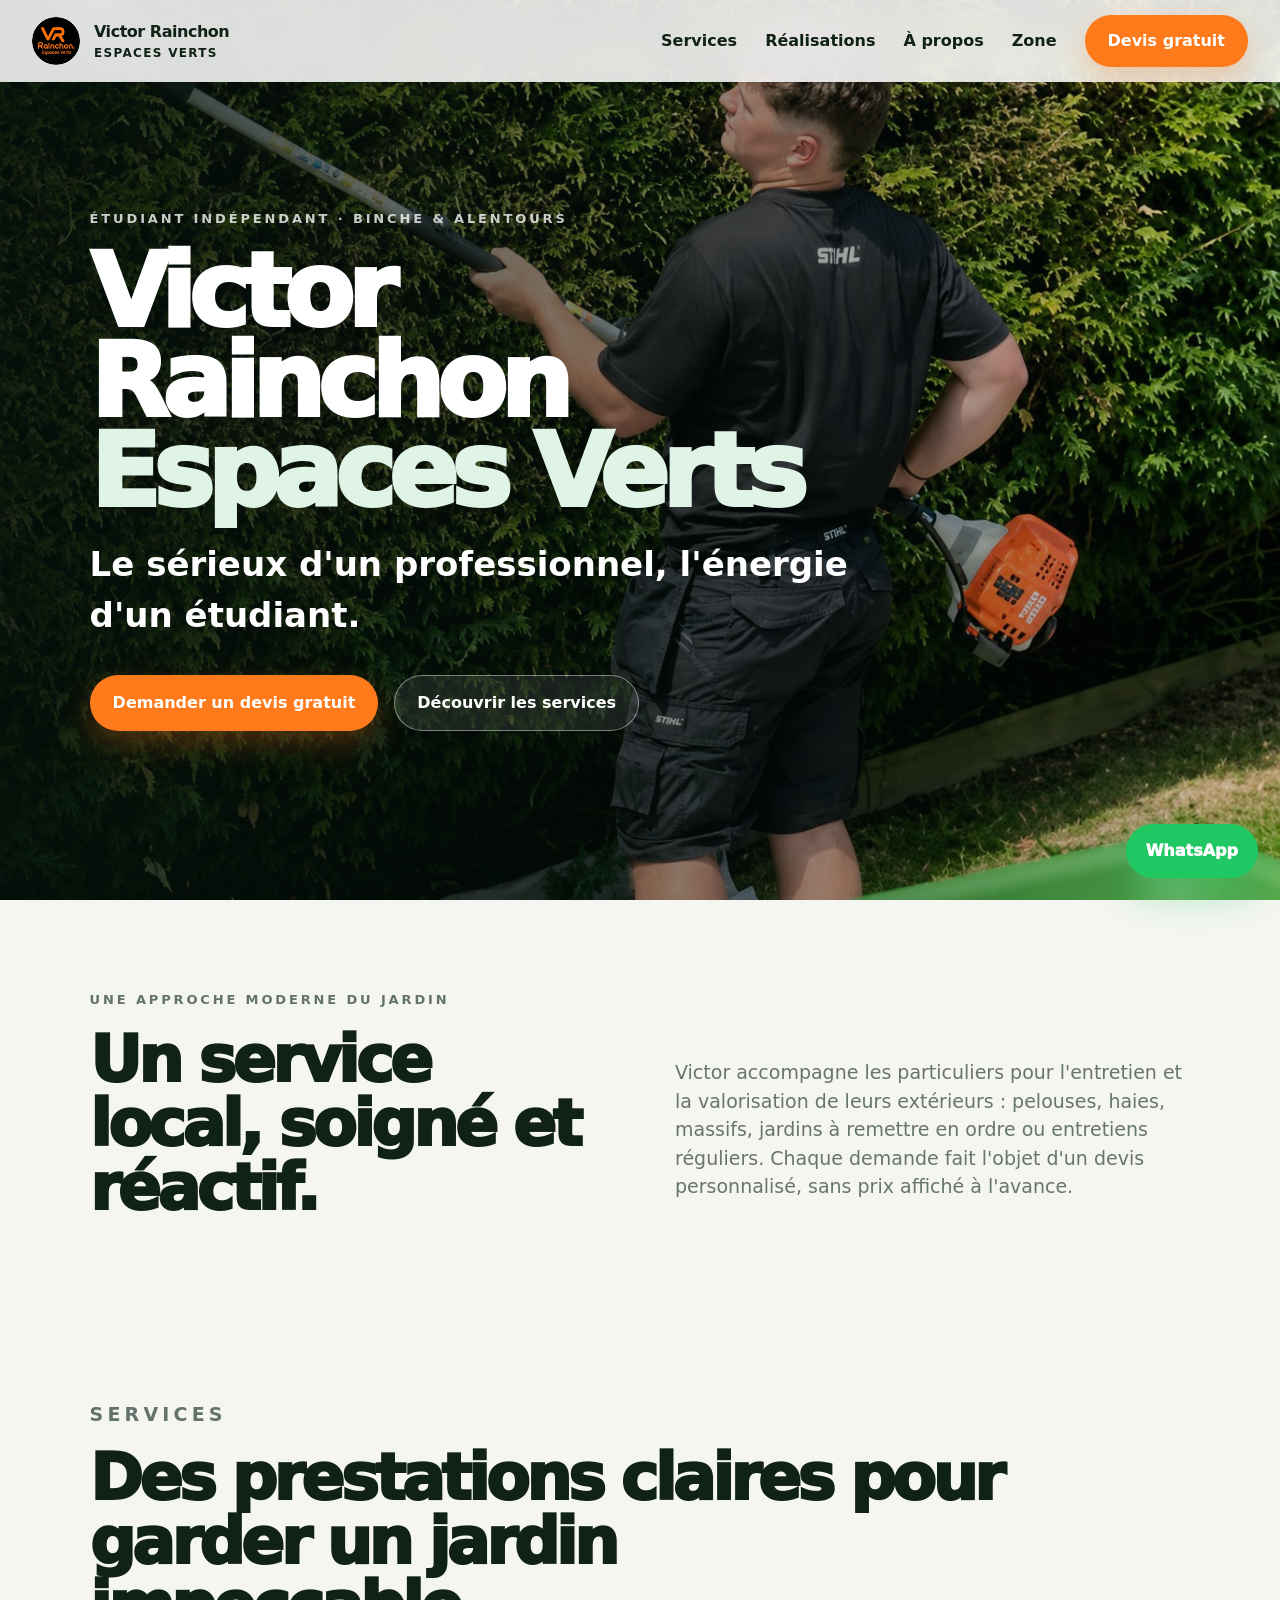
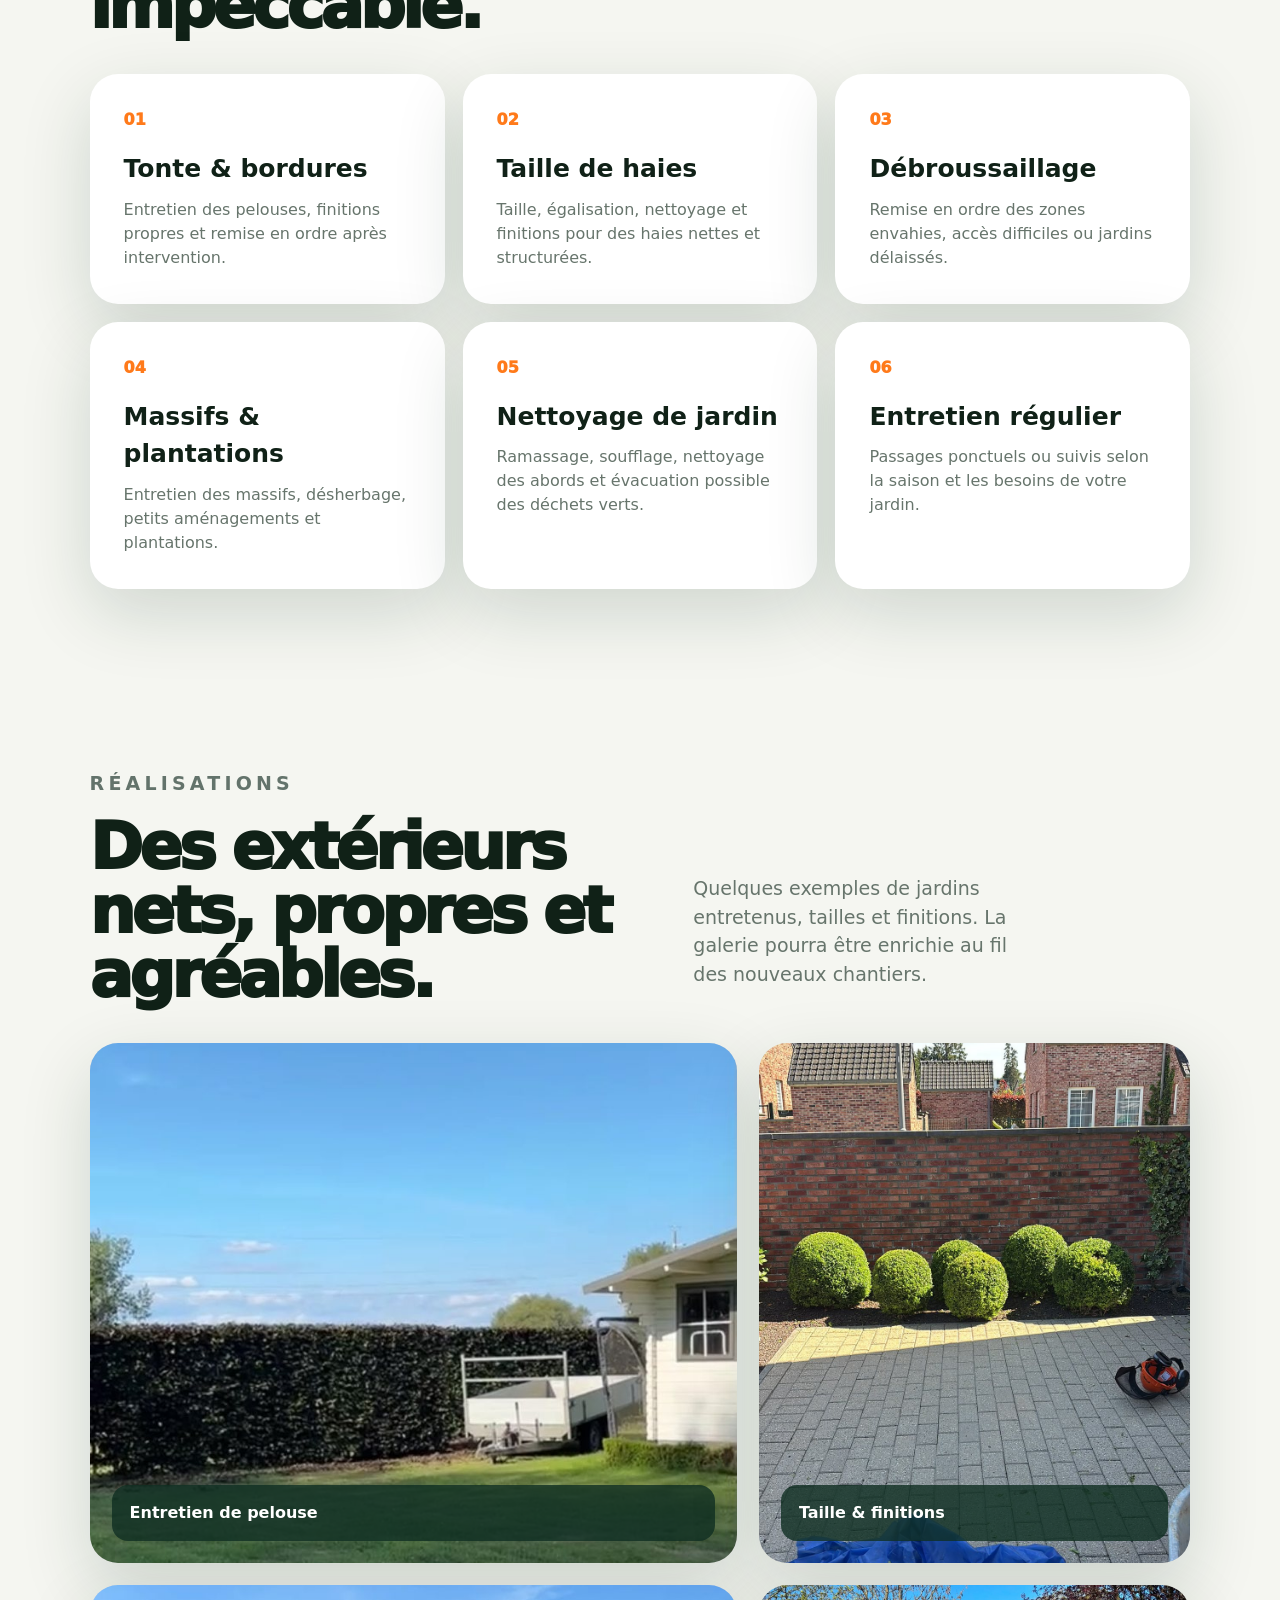
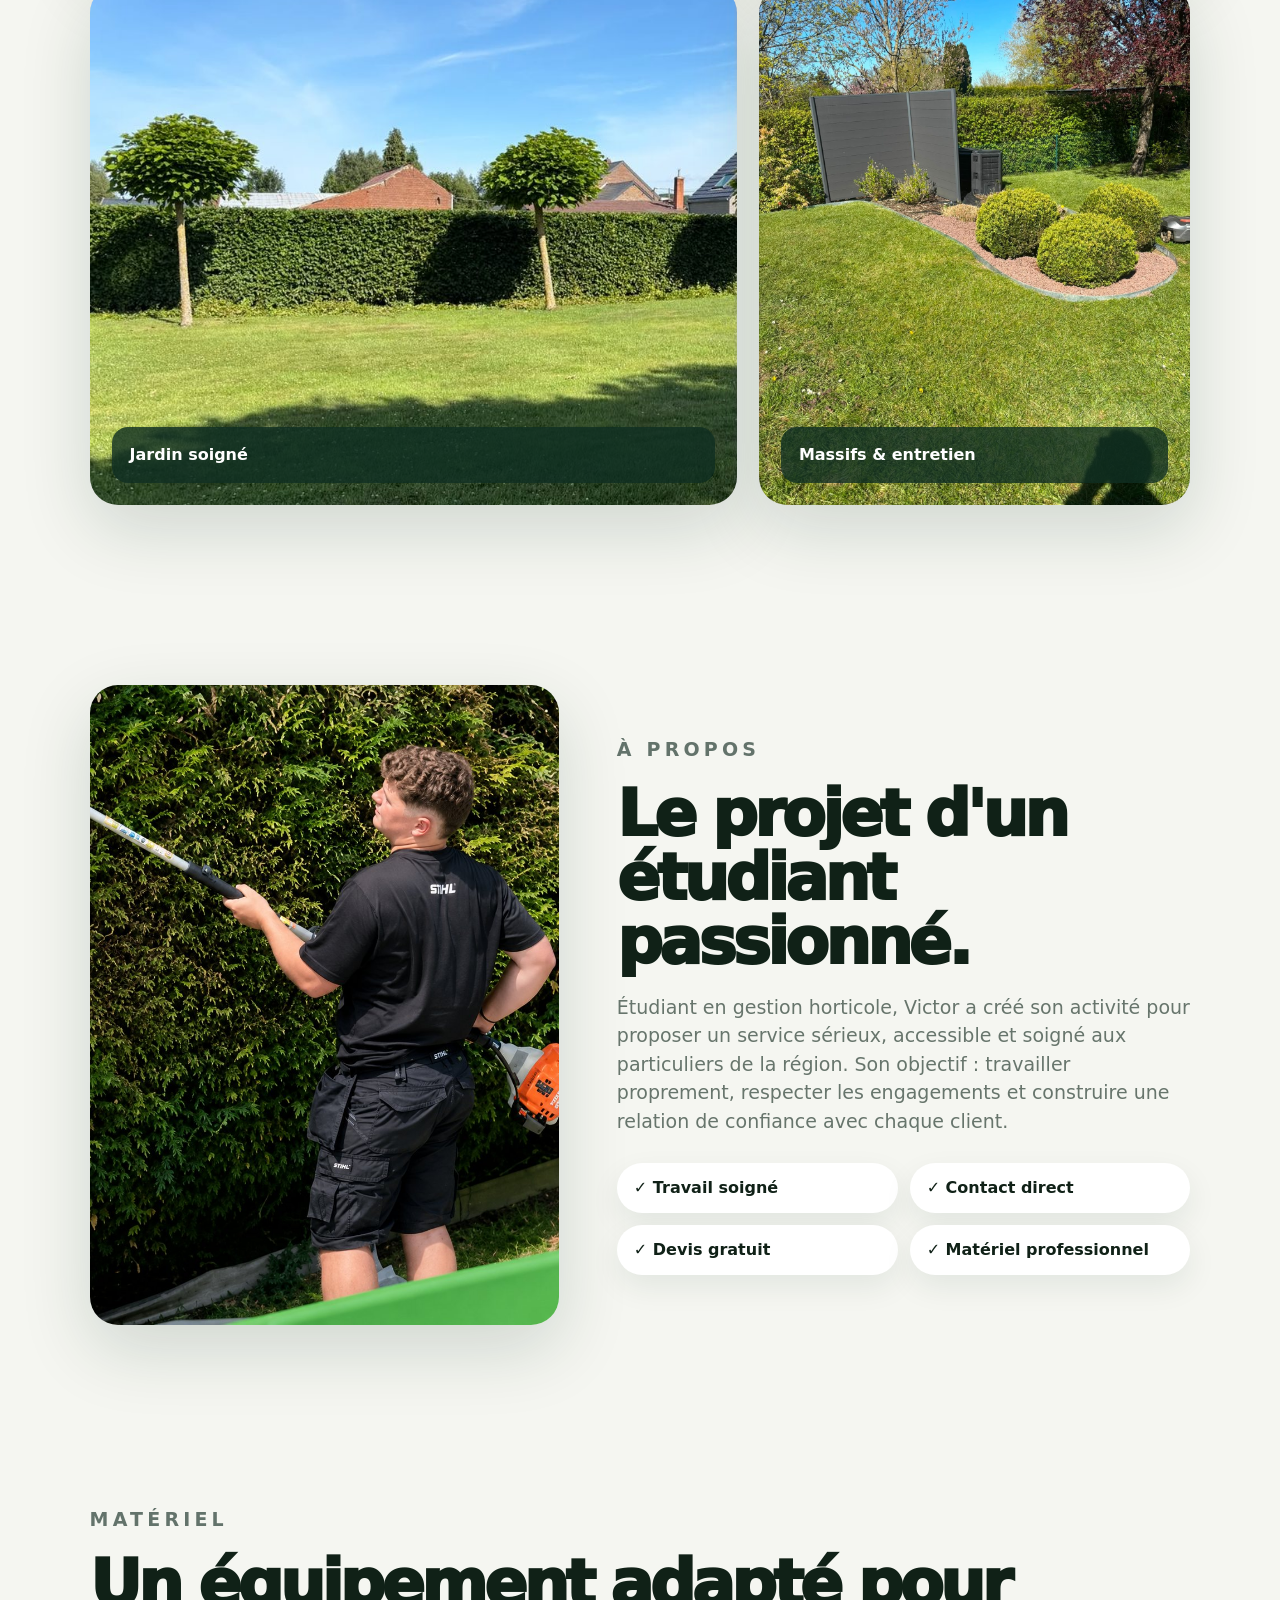
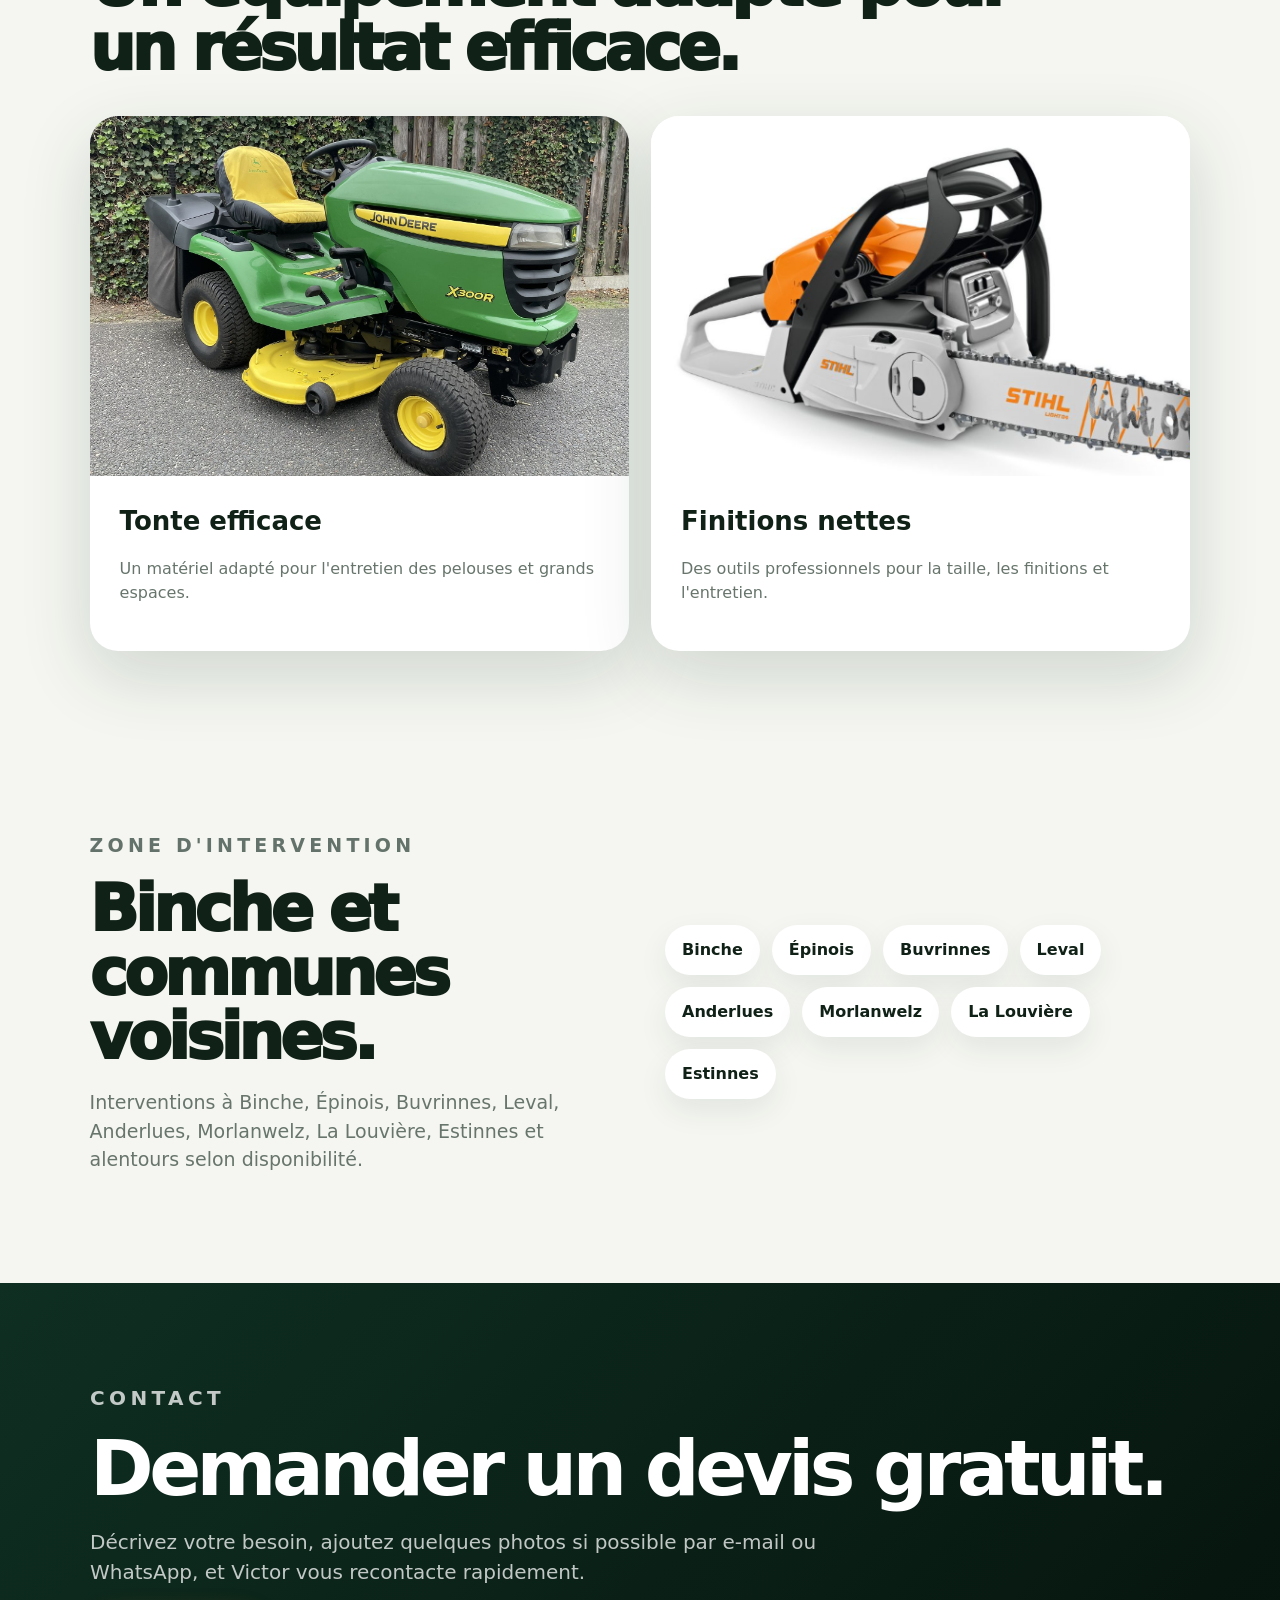
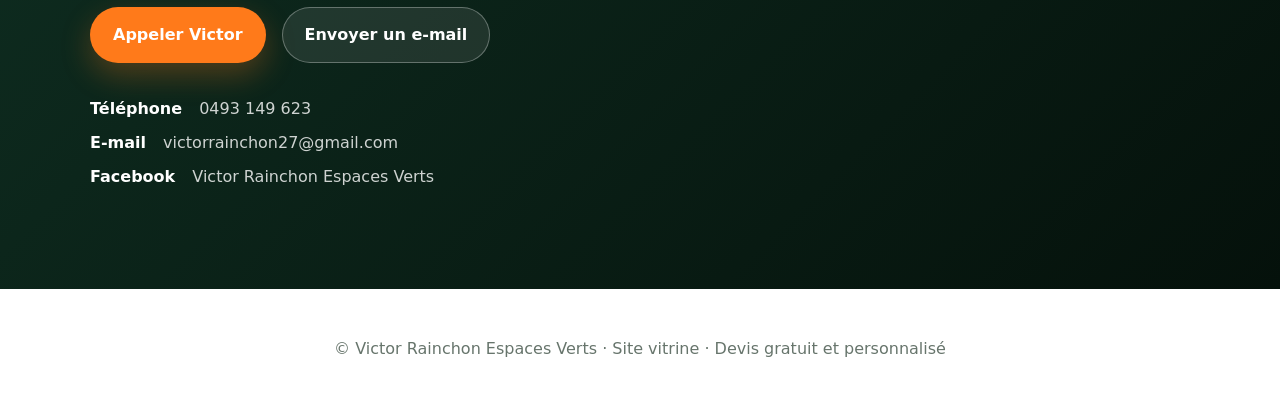
==== commit f86f64e4: "Add files via upload" ====
--- a/index.html
+++ b/index.html
@@ -1,22 +1,22 @@
 <!doctype html>
 <html lang="fr">
 <head>
-  <meta charset="utf-8">
-  <meta name="viewport" content="width=device-width, initial-scale=1">
+  <meta charset="utf-8" />
+  <meta name="viewport" content="width=device-width, initial-scale=1" />
   <title>Victor Rainchon Espaces Verts | Entretien de jardins à Binche</title>
-  <meta name="description" content="Victor Rainchon Espaces Verts : entretien de jardins, tonte, taille de haies, débroussaillage et plantations à Binche et alentours. Devis gratuit.">
-  <meta name="theme-color" content="#0f2d21">
-  <link rel="preload" as="image" href="assets/img/hero-victor.jpg">
-  <link rel="stylesheet" href="assets/css/styles.css">
+  <meta name="description" content="Victor Rainchon Espaces Verts propose l'entretien de jardins, la tonte, la taille de haies, le débroussaillage et les petits aménagements extérieurs à Binche et alentours." />
+  <meta name="theme-color" content="#0f2f22" />
+  <link rel="icon" href="assets/img/logo-vr.jpg" />
+  <link rel="stylesheet" href="assets/css/styles.css" />
 </head>
 <body>
   <header class="site-header" id="top">
     <a class="brand" href="#top" aria-label="Accueil Victor Rainchon Espaces Verts">
-      <img src="assets/img/logo-vr.jpg" alt="Logo Victor Rainchon Espaces Verts">
+      <img src="assets/img/logo-vr.jpg" alt="Logo Victor Rainchon Espaces Verts" />
       <span><strong>Victor Rainchon</strong><small>Espaces Verts</small></span>
     </a>
-    <button class="menu-toggle" aria-label="Ouvrir le menu" aria-expanded="false">☰</button>
-    <nav class="main-nav" aria-label="Navigation principale">
+    <button class="menu-toggle" aria-label="Ouvrir le menu">☰</button>
+    <nav class="nav">
       <a href="#services">Services</a>
       <a href="#realisations">Réalisations</a>
       <a href="#apropos">À propos</a>
@@ -27,133 +27,107 @@
 
   <main>
     <section class="hero">
-      <div class="hero-bg" role="img" aria-label="Victor Rainchon en intervention sur une haie"></div>
+      <div class="hero-bg"><img src="assets/img/victor-action.jpg" alt="Victor Rainchon taille une haie avec du matériel professionnel" /></div>
       <div class="hero-overlay"></div>
       <div class="hero-content reveal">
-        <p class="eyebrow">Étudiant indépendant • Binche & alentours</p>
-        <h1>Donnez une nouvelle vie à votre jardin.</h1>
-        <p class="hero-lead">Victor Rainchon Espaces Verts accompagne les particuliers pour l’entretien, la taille, la tonte et la remise en ordre de leurs extérieurs.</p>
+        <p class="eyebrow">Étudiant indépendant · Binche & alentours</p>
+        <h1>Victor Rainchon<br><span>Espaces Verts</span></h1>
+        <p class="lead">Le sérieux d'un professionnel, l'énergie d'un étudiant.</p>
         <div class="hero-actions">
-          <a class="btn btn-primary" href="#contact">Demander un devis gratuit</a>
-          <a class="btn btn-ghost" href="#realisations">Voir les réalisations</a>
+          <a class="btn primary" href="#contact">Demander un devis gratuit</a>
+          <a class="btn ghost" href="#services">Découvrir les services</a>
         </div>
-        <div class="hero-signature">Le sérieux d’un professionnel, l’énergie d’un étudiant.</div>
       </div>
     </section>
 
-    <section class="intro section reveal">
+    <section class="section intro reveal">
       <div>
-        <p class="eyebrow dark">Une approche moderne des espaces verts</p>
-        <h2>Un service soigné, local et direct.</h2>
+        <p class="eyebrow dark">Une approche moderne du jardin</p>
+        <h2>Un service local, soigné et réactif.</h2>
       </div>
-      <p>Chaque jardin est différent. L’objectif est simple : intervenir avec soin, respecter votre extérieur et laisser un résultat propre, net et agréable.</p>
+      <p>Victor accompagne les particuliers pour l'entretien et la valorisation de leurs extérieurs : pelouses, haies, massifs, jardins à remettre en ordre ou entretiens réguliers. Chaque demande fait l'objet d'un devis personnalisé, sans prix affiché à l'avance.</p>
     </section>
 
     <section class="section cards reveal" id="services">
       <div class="section-head">
         <p class="eyebrow dark">Services</p>
-        <h2>Les prestations proposées</h2>
-        <p>Des interventions ponctuelles ou régulières, toujours sur devis gratuit et personnalisé.</p>
+        <h2>Des prestations claires pour garder un jardin impeccable.</h2>
       </div>
       <div class="service-grid">
-        <article class="service-card"><span>01</span><h3>Entretien de pelouses</h3><p>Tonte, bordures, finitions et remise en ordre pour conserver un extérieur propre.</p></article>
-        <article class="service-card"><span>02</span><h3>Taille de haies</h3><p>Taille soignée, entretien des formes et nettoyage du chantier après intervention.</p></article>
-        <article class="service-card"><span>03</span><h3>Débroussaillage</h3><p>Remise en état de zones envahies, abords, talus et parties difficiles d’accès.</p></article>
-        <article class="service-card"><span>04</span><h3>Massifs & plantations</h3><p>Petits aménagements, entretien de massifs, plantations et conseils adaptés.</p></article>
-        <article class="service-card"><span>05</span><h3>Nettoyage de jardins</h3><p>Ramassage, soufflage, évacuation possible des déchets verts et finitions propres.</p></article>
-        <article class="service-card"><span>06</span><h3>Entretien régulier</h3><p>Passages planifiés selon la saison et les besoins de votre jardin.</p></article>
+        <article class="service-card"><span>01</span><h3>Tonte & bordures</h3><p>Entretien des pelouses, finitions propres et remise en ordre après intervention.</p></article>
+        <article class="service-card"><span>02</span><h3>Taille de haies</h3><p>Taille, égalisation, nettoyage et finitions pour des haies nettes et structurées.</p></article>
+        <article class="service-card"><span>03</span><h3>Débroussaillage</h3><p>Remise en ordre des zones envahies, accès difficiles ou jardins délaissés.</p></article>
+        <article class="service-card"><span>04</span><h3>Massifs & plantations</h3><p>Entretien des massifs, désherbage, petits aménagements et plantations.</p></article>
+        <article class="service-card"><span>05</span><h3>Nettoyage de jardin</h3><p>Ramassage, soufflage, nettoyage des abords et évacuation possible des déchets verts.</p></article>
+        <article class="service-card"><span>06</span><h3>Entretien régulier</h3><p>Passages ponctuels ou suivis selon la saison et les besoins de votre jardin.</p></article>
       </div>
     </section>
 
-    <section class="section split reveal" id="apropos">
-      <div class="split-image"><img src="assets/img/hero-victor.jpg" alt="Victor Rainchon au travail avec du matériel Stihl"></div>
-      <div class="split-text">
+    <section class="section gallery-section reveal" id="realisations">
+      <div class="section-head split">
+        <div><p class="eyebrow dark">Réalisations</p><h2>Des extérieurs nets, propres et agréables.</h2></div>
+        <p>Quelques exemples de jardins entretenus, tailles et finitions. La galerie pourra être enrichie au fil des nouveaux chantiers.</p>
+      </div>
+      <div class="gallery">
+        <figure class="wide"><img src="assets/img/pelouse-haie.jpg" alt="Pelouse et haie entretenues"><figcaption>Entretien de pelouse</figcaption></figure>
+        <figure><img src="assets/img/buis-tailles.jpg" alt="Buis taillés et finitions"><figcaption>Taille & finitions</figcaption></figure>
+        <figure><img src="assets/img/jardin-haies.jpg" alt="Jardin avec haies propres"><figcaption>Jardin soigné</figcaption></figure>
+        <figure class="wide"><img src="assets/img/massif-jardin.jpg" alt="Massif entretenu dans un jardin"><figcaption>Massifs & entretien</figcaption></figure>
+      </div>
+    </section>
+
+    <section class="section about reveal" id="apropos">
+      <div class="about-image"><img src="assets/img/victor-action.jpg" alt="Victor Rainchon au travail"></div>
+      <div class="about-text">
         <p class="eyebrow dark">À propos</p>
-        <h2>Un jeune entrepreneur passionné par le travail bien fait.</h2>
-        <p>Étudiant en gestion horticole, Victor Rainchon a créé son activité pour proposer aux particuliers un service de proximité, sérieux et réactif.</p>
-        <p>Le positionnement est simple : un contact direct, un travail propre, du matériel adapté et une vraie attention aux détails.</p>
-        <ul class="checklist">
-          <li>Devis gratuit et sans engagement</li>
-          <li>Matériel professionnel</li>
-          <li>Chantier laissé propre</li>
-          <li>Conseils personnalisés</li>
-        </ul>
+        <h2>Le projet d'un étudiant passionné.</h2>
+        <p>Étudiant en gestion horticole, Victor a créé son activité pour proposer un service sérieux, accessible et soigné aux particuliers de la région. Son objectif : travailler proprement, respecter les engagements et construire une relation de confiance avec chaque client.</p>
+        <div class="checks">
+          <span>✓ Travail soigné</span><span>✓ Contact direct</span><span>✓ Devis gratuit</span><span>✓ Matériel professionnel</span>
+        </div>
       </div>
     </section>
 
     <section class="section equipment reveal">
       <div class="section-head">
         <p class="eyebrow dark">Matériel</p>
-        <h2>Équipé pour travailler efficacement.</h2>
+        <h2>Un équipement adapté pour un résultat efficace.</h2>
       </div>
       <div class="equipment-grid">
-        <figure><img src="assets/img/john-deere-x300r.jpg" alt="Tracteur tondeuse John Deere X300R"><figcaption>John Deere X300R</figcaption></figure>
-        <figure><img src="assets/img/stihl-tronconneuse.png" alt="Matériel Stihl"><figcaption>Matériel Stihl</figcaption></figure>
-      </div>
-    </section>
-
-    <section class="section gallery reveal" id="realisations">
-      <div class="section-head">
-        <p class="eyebrow dark">Réalisations</p>
-        <h2>Des extérieurs nets, propres et agréables.</h2>
-      </div>
-      <div class="gallery-grid">
-        <button class="gallery-item wide" data-img="assets/img/pelouse-haie.jpg"><img src="assets/img/pelouse-haie.jpg" alt="Pelouse et haie entretenues"><span>Entretien de pelouse</span></button>
-        <button class="gallery-item" data-img="assets/img/buis-tailles.jpg"><img src="assets/img/buis-tailles.jpg" alt="Buis taillés"><span>Taille & finitions</span></button>
-        <button class="gallery-item" data-img="assets/img/jardin-haies.jpg"><img src="assets/img/jardin-haies.jpg" alt="Jardin avec haies taillées"><span>Jardin soigné</span></button>
-        <button class="gallery-item wide" data-img="assets/img/massif-jardin.jpg"><img src="assets/img/massif-jardin.jpg" alt="Massif entretenu"><span>Massifs & entretien</span></button>
+        <div class="equipment-card"><img src="assets/img/john-deere-x300r.jpg" alt="Tracteur tondeuse John Deere X300R"><h3>Tonte efficace</h3><p>Un matériel adapté pour l'entretien des pelouses et grands espaces.</p></div>
+        <div class="equipment-card"><img src="assets/img/stihl-tronconneuse.png" alt="Matériel Stihl"><h3>Finitions nettes</h3><p>Des outils professionnels pour la taille, les finitions et l'entretien.</p></div>
       </div>
     </section>
 
     <section class="section zone reveal" id="zone">
       <div>
-        <p class="eyebrow dark">Zone d’intervention</p>
-        <h2>Binche et les communes voisines.</h2>
-        <p>Interventions principalement à Binche, Épinois, Buvrinnes, Leval, Anderlues, Morlanwelz, La Louvière, Estinnes et alentours.</p>
+        <p class="eyebrow dark">Zone d'intervention</p>
+        <h2>Binche et communes voisines.</h2>
+        <p>Interventions à Binche, Épinois, Buvrinnes, Leval, Anderlues, Morlanwelz, La Louvière, Estinnes et alentours selon disponibilité.</p>
       </div>
-      <div class="zone-card">
-        <strong>Devis gratuit</strong>
-        <span>Chaque demande est analysée selon le terrain, l’accès, la fréquence et les travaux souhaités.</span>
-      </div>
+      <div class="zone-list"><span>Binche</span><span>Épinois</span><span>Buvrinnes</span><span>Leval</span><span>Anderlues</span><span>Morlanwelz</span><span>La Louvière</span><span>Estinnes</span></div>
     </section>
 
-    <section class="contact section reveal" id="contact">
-      <div class="contact-card">
-        <p class="eyebrow dark">Contact</p>
+    <section class="contact" id="contact">
+      <div class="contact-card reveal">
+        <p class="eyebrow">Contact</p>
         <h2>Demander un devis gratuit.</h2>
-        <p>Expliquez brièvement votre besoin. Vous pouvez aussi joindre des photos par e-mail ou via Facebook.</p>
+        <p>Décrivez votre besoin, ajoutez quelques photos si possible par e-mail ou WhatsApp, et Victor vous recontacte rapidement.</p>
         <div class="contact-actions">
-          <a class="btn btn-primary" href="tel:+32493149623">Appeler Victor</a>
-          <a class="btn btn-dark" href="mailto:victorrainchon27@gmail.com?subject=Demande de devis - Espaces verts">Envoyer un e-mail</a>
+          <a class="btn primary" href="tel:+32493149623">Appeler Victor</a>
+          <a class="btn ghost light" href="mailto:victorrainchon27@gmail.com?subject=Demande%20de%20devis%20-%20Espaces%20verts">Envoyer un e-mail</a>
         </div>
-        <div class="contact-details">
-          <span>📞 0493 149 623</span>
-          <span>✉️ victorrainchon27@gmail.com</span>
-          <span>📍 Binche & alentours</span>
-        </div>
+        <ul class="contact-list">
+          <li><strong>Téléphone</strong> 0493 149 623</li>
+          <li><strong>E-mail</strong> victorrainchon27@gmail.com</li>
+          <li><strong>Facebook</strong> Victor Rainchon Espaces Verts</li>
+        </ul>
       </div>
-      <form class="quote-form" action="mailto:victorrainchon27@gmail.com" method="post" enctype="text/plain">
-        <label>Nom<input name="Nom" required></label>
-        <label>Téléphone<input name="Téléphone" required></label>
-        <label>Commune<input name="Commune"></label>
-        <label>Besoin<textarea name="Besoin" rows="5" placeholder="Tonte, taille de haies, débroussaillage, entretien régulier..."></textarea></label>
-        <button class="btn btn-primary" type="submit">Envoyer la demande</button>
-      </form>
     </section>
   </main>
 
-  <footer class="site-footer">
-    <strong>Victor Rainchon Espaces Verts</strong>
-    <span>Le sérieux d’un professionnel, l’énergie d’un étudiant.</span>
-  </footer>
-
-  <a class="whatsapp" href="https://wa.me/32493149623" target="_blank" rel="noopener">WhatsApp</a>
-
-  <div class="lightbox" aria-hidden="true">
-    <button class="lightbox-close" aria-label="Fermer">×</button>
-    <img src="" alt="">
-  </div>
-
+  <a class="whatsapp" href="https://wa.me/32493149623" aria-label="Contacter Victor sur WhatsApp">WhatsApp</a>
+  <footer><p>© Victor Rainchon Espaces Verts · Site vitrine · Devis gratuit et personnalisé</p></footer>
   <script src="assets/js/script.js"></script>
 </body>
 </html>
--- a/assets/css/styles.css
+++ b/assets/css/styles.css
@@ -1 +1 @@
-:root{--green:#0f2d21;--green2:#173d2c;--soft:#f4f6f1;--orange:#ff7a22;--text:#0b1d15;--muted:#65736c;--white:#fff;--shadow:0 24px 60px rgba(9,31,22,.16);--radius:28px}*{box-sizing:border-box}html{scroll-behavior:smooth}body{margin:0;font-family:Inter,system-ui,-apple-system,Segoe UI,Roboto,Arial,sans-serif;color:var(--text);background:var(--soft);line-height:1.5}img{max-width:100%;display:block}a{text-decoration:none;color:inherit}.site-header{position:fixed;top:0;left:0;right:0;z-index:50;display:flex;align-items:center;justify-content:space-between;padding:18px 5vw;transition:.25s;background:rgba(255,255,255,.88);backdrop-filter:blur(18px);border-bottom:1px solid rgba(15,45,33,.08)}.brand{display:flex;align-items:center;gap:14px}.brand img{width:54px;height:54px;border-radius:50%;object-fit:cover}.brand strong{display:block;font-weight:900;letter-spacing:-.04em}.brand small{display:block;text-transform:uppercase;font-weight:800;font-size:.74rem;letter-spacing:.08em}.main-nav{display:flex;align-items:center;gap:30px;font-weight:800}.main-nav a{opacity:.9}.nav-cta{background:var(--orange);color:white;padding:14px 22px;border-radius:999px;box-shadow:0 14px 34px rgba(255,122,34,.34)}.menu-toggle{display:none;border:0;background:var(--green);color:white;border-radius:14px;padding:11px 13px;font-size:1.2rem}.hero{position:relative;min-height:100vh;display:flex;align-items:center;overflow:hidden;background:#091b13}.hero-bg{position:absolute;inset:0;background:url('../img/hero-victor.jpg') center right/cover no-repeat;transform:scale(1.02)}.hero-overlay{position:absolute;inset:0;background:linear-gradient(90deg,rgba(8,24,17,.88),rgba(8,24,17,.55) 44%,rgba(8,24,17,.1))}.hero-content{position:relative;z-index:2;width:min(760px,90vw);margin-left:7vw;color:white;padding-top:80px}.eyebrow{text-transform:uppercase;letter-spacing:.22em;font-size:.78rem;font-weight:900;color:#ffd7be;margin:0 0 18px}.eyebrow.dark{color:var(--muted)}h1,h2,h3,p{margin-top:0}h1{font-size:clamp(3rem,7vw,7.4rem);line-height:.9;letter-spacing:-.08em;margin-bottom:24px}h2{font-size:clamp(2.1rem,4.6vw,5rem);line-height:1;letter-spacing:-.07em;margin-bottom:18px}h3{font-size:1.35rem;letter-spacing:-.035em}.hero-lead{font-size:clamp(1.05rem,1.7vw,1.35rem);max-width:620px;color:rgba(255,255,255,.88)}.btn{display:inline-flex;align-items:center;justify-content:center;border-radius:999px;padding:15px 24px;font-weight:900;transition:.25s;border:1px solid transparent}.btn:hover{transform:translateY(-2px)}.btn-primary{background:var(--orange);color:white;box-shadow:0 16px 36px rgba(255,122,34,.32)}.btn-ghost{background:rgba(255,255,255,.1);border-color:rgba(255,255,255,.28);color:white}.btn-dark{background:var(--green);color:white}.hero-actions{display:flex;gap:14px;flex-wrap:wrap;margin-top:28px}.hero-signature{margin-top:38px;font-weight:800;color:#fff;border-left:4px solid var(--orange);padding-left:16px}.section{padding:110px 7vw}.intro{display:grid;grid-template-columns:1fr 1fr;gap:70px;align-items:end}.intro p:last-child{font-size:1.2rem;color:var(--muted)}.section-head{max-width:900px;margin-bottom:46px}.section-head p{color:var(--muted);font-size:1.1rem}.service-grid{display:grid;grid-template-columns:repeat(3,1fr);gap:22px}.service-card{background:white;border-radius:var(--radius);padding:34px;box-shadow:0 1px 0 rgba(15,45,33,.08);transition:.25s;min-height:230px}.service-card:hover{transform:translateY(-8px);box-shadow:var(--shadow)}.service-card span{display:inline-flex;background:#eff4ed;color:var(--green);border-radius:999px;padding:8px 12px;font-weight:900;margin-bottom:28px}.service-card p{color:var(--muted)}.split{display:grid;grid-template-columns:.9fr 1fr;gap:60px;align-items:center;background:white}.split-image img{height:680px;width:100%;object-fit:cover;border-radius:36px;box-shadow:var(--shadow)}.split-text p{color:var(--muted);font-size:1.1rem}.checklist{display:grid;grid-template-columns:1fr 1fr;gap:12px;padding:0;margin:28px 0 0;list-style:none}.checklist li{background:#f3f6f0;border-radius:16px;padding:14px 16px;font-weight:800}.checklist li:before{content:'✓';color:var(--orange);margin-right:8px}.equipment-grid{display:grid;grid-template-columns:1fr 1fr;gap:24px}.equipment-grid figure{margin:0;background:white;border-radius:32px;overflow:hidden;box-shadow:var(--shadow)}.equipment-grid img{height:360px;width:100%;object-fit:cover;background:white}.equipment-grid figcaption{padding:20px 24px;font-weight:900}.gallery{background:#eef2eb}.gallery-grid{display:grid;grid-template-columns:1.2fr .8fr;gap:24px}.gallery-item{position:relative;border:0;padding:0;background:#ddd;border-radius:32px;overflow:hidden;min-height:430px;cursor:pointer;box-shadow:var(--shadow)}.gallery-item.wide{min-height:520px}.gallery-item img{width:100%;height:100%;object-fit:cover;position:absolute;inset:0;transition:.45s}.gallery-item:after{content:'';position:absolute;inset:0;background:linear-gradient(0deg,rgba(0,0,0,.58),transparent 55%)}.gallery-item span{position:absolute;left:24px;bottom:24px;z-index:2;color:white;font-weight:900;background:rgba(0,0,0,.28);padding:13px 17px;border-radius:16px}.gallery-item:hover img{transform:scale(1.06)}.zone{display:grid;grid-template-columns:1fr .7fr;gap:50px;align-items:center}.zone p{color:var(--muted);font-size:1.1rem}.zone-card{background:var(--green);color:white;border-radius:36px;padding:42px;display:grid;gap:12px;box-shadow:var(--shadow)}.zone-card strong{font-size:2rem;letter-spacing:-.04em}.zone-card span{color:rgba(255,255,255,.82)}.contact{display:grid;grid-template-columns:1fr .9fr;gap:34px;background:white}.contact-card,.quote-form{background:var(--soft);border-radius:36px;padding:42px}.contact-card p{color:var(--muted)}.contact-actions{display:flex;gap:12px;flex-wrap:wrap;margin:24px 0}.contact-details{display:grid;gap:10px;color:var(--green);font-weight:800}.quote-form{display:grid;gap:16px}.quote-form label{display:grid;gap:8px;font-weight:900}.quote-form input,.quote-form textarea{width:100%;border:1px solid rgba(15,45,33,.15);border-radius:18px;padding:14px 16px;font:inherit;background:white}.quote-form textarea{resize:vertical}.site-footer{padding:34px 7vw;background:#071911;color:white;display:flex;gap:18px;justify-content:space-between;flex-wrap:wrap}.site-footer span{color:rgba(255,255,255,.7)}.whatsapp{position:fixed;right:24px;bottom:24px;z-index:40;background:#25d366;color:white;padding:15px 20px;border-radius:999px;font-weight:900;box-shadow:0 18px 40px rgba(37,211,102,.35)}.lightbox{position:fixed;inset:0;background:rgba(0,0,0,.86);z-index:80;display:none;align-items:center;justify-content:center;padding:30px}.lightbox.open{display:flex}.lightbox img{max-height:88vh;max-width:92vw;border-radius:22px;box-shadow:0 30px 80px rgba(0,0,0,.55)}.lightbox-close{position:absolute;top:22px;right:28px;border:0;background:white;border-radius:999px;width:46px;height:46px;font-size:2rem;line-height:1;cursor:pointer}.reveal{opacity:0;transform:translateY(26px);transition:opacity .7s ease,transform .7s ease}.reveal.visible{opacity:1;transform:none}@media(max-width:950px){.menu-toggle{display:block}.main-nav{display:none;position:absolute;top:82px;left:5vw;right:5vw;background:white;border-radius:24px;padding:18px;box-shadow:var(--shadow);flex-direction:column;align-items:stretch}.main-nav.open{display:flex}.main-nav a{padding:10px}.hero-content{margin:0 auto;padding-top:120px}.intro,.split,.zone,.contact{grid-template-columns:1fr}.service-grid,.equipment-grid,.gallery-grid{grid-template-columns:1fr}.split-image img{height:520px}.gallery-item,.gallery-item.wide{min-height:420px}.section{padding:80px 5vw}}@media(max-width:560px){.brand img{width:44px;height:44px}.brand small{font-size:.62rem}.site-header{padding:14px 4vw}h1{font-size:3.4rem}.hero-actions .btn{width:100%}.checklist{grid-template-columns:1fr}.split-image img{height:430px}.equipment-grid img{height:260px}.gallery-item,.gallery-item.wide{min-height:360px}.contact-card,.quote-form{padding:28px}.whatsapp{right:14px;bottom:14px}}
+:root{--green:#0f2f22;--green2:#173f2e;--orange:#ff7a1a;--cream:#f5f6f1;--text:#102117;--muted:#67756c;--white:#fff;--shadow:0 24px 70px rgba(15,47,34,.16);--radius:28px}*{box-sizing:border-box}html{scroll-behavior:smooth}body{margin:0;font-family:Inter,system-ui,-apple-system,Segoe UI,Arial,sans-serif;color:var(--text);background:var(--cream);line-height:1.5}img{max-width:100%;display:block}.site-header{position:fixed;z-index:50;top:0;left:0;right:0;height:82px;padding:0 32px;display:flex;align-items:center;justify-content:space-between;background:rgba(255,255,255,.86);backdrop-filter:blur(18px);box-shadow:0 1px 0 rgba(0,0,0,.06)}.brand{display:flex;gap:14px;align-items:center;text-decoration:none;color:var(--text)}.brand img{width:48px;height:48px;border-radius:50%;object-fit:cover}.brand strong{display:block;font-weight:900;letter-spacing:-.03em}.brand small{display:block;font-weight:800;text-transform:uppercase;font-size:12px;letter-spacing:.11em}.nav{display:flex;align-items:center;gap:28px}.nav a{color:var(--text);font-weight:800;text-decoration:none}.nav-cta,.btn.primary{background:var(--orange)!important;color:white!important;border-radius:999px;padding:14px 23px;box-shadow:0 12px 30px rgba(255,122,26,.28)}.menu-toggle{display:none;border:0;background:transparent;font-size:30px}.hero{min-height:100vh;position:relative;display:flex;align-items:center;padding:120px 7vw 80px;overflow:hidden}.hero-bg,.hero-overlay{position:absolute;inset:0}.hero-bg img{width:100%;height:100%;object-fit:cover;object-position:center}.hero-overlay{background:linear-gradient(90deg,rgba(5,17,11,.83),rgba(5,17,11,.48),rgba(5,17,11,.15))}.hero-content{position:relative;max-width:760px;color:white}.eyebrow{text-transform:uppercase;letter-spacing:.22em;font-size:13px;font-weight:900;color:rgba(255,255,255,.78);margin:0 0 18px}.eyebrow.dark{color:#63736b}.hero h1{font-size:clamp(52px,8vw,110px);line-height:.88;margin:0 0 22px;font-weight:950;letter-spacing:-.07em}.hero h1 span{color:#dff3e7}.lead{font-size:clamp(22px,3vw,34px);margin:0 0 34px;font-weight:700}.hero-actions,.contact-actions{display:flex;gap:16px;flex-wrap:wrap}.btn{display:inline-flex;align-items:center;justify-content:center;text-decoration:none;font-weight:900;border-radius:999px;padding:15px 22px}.btn.ghost{border:1px solid rgba(255,255,255,.42);color:white;background:rgba(255,255,255,.09)}.btn.ghost.light{border-color:rgba(255,255,255,.3)}.section{padding:90px 7vw;max-width:1320px;margin:0 auto}.intro{display:grid;grid-template-columns:1fr 1fr;gap:70px;align-items:end}.section h2{font-size:clamp(38px,5vw,70px);line-height:1;margin:0;font-weight:950;letter-spacing:-.06em}.intro p:last-child,.section-head p,.about-text p,.zone p{font-size:19px;color:var(--muted)}.section-head{margin-bottom:36px;max-width:930px}.split{display:grid;grid-template-columns:1.5fr .9fr;gap:60px;align-items:end}.service-grid{display:grid;grid-template-columns:repeat(3,1fr);gap:18px}.service-card{background:white;border-radius:var(--radius);padding:34px;box-shadow:var(--shadow);transition:.25s}.service-card:hover{transform:translateY(-6px)}.service-card span{color:var(--orange);font-weight:950}.service-card h3{font-size:25px;margin:18px 0 10px}.service-card p{color:var(--muted);margin:0}.gallery{display:grid;grid-template-columns:1.2fr .8fr;gap:22px}.gallery figure{position:relative;margin:0;border-radius:var(--radius);overflow:hidden;min-height:430px;box-shadow:var(--shadow);background:#ddd}.gallery figure.wide{min-height:520px}.gallery img{width:100%;height:100%;object-fit:cover;position:absolute;inset:0;transition:.5s}.gallery figure:hover img{transform:scale(1.05)}.gallery figcaption{position:absolute;left:22px;right:22px;bottom:22px;background:rgba(15,47,34,.8);color:white;border-radius:16px;padding:16px 18px;font-weight:900}.about{display:grid;grid-template-columns:.9fr 1.1fr;gap:58px;align-items:center}.about-image img{border-radius:var(--radius);box-shadow:var(--shadow);height:640px;width:100%;object-fit:cover}.checks{display:grid;grid-template-columns:repeat(2,1fr);gap:12px;margin-top:28px}.checks span,.zone-list span{background:white;border-radius:999px;padding:13px 17px;font-weight:850;box-shadow:0 12px 30px rgba(15,47,34,.08)}.equipment-grid{display:grid;grid-template-columns:1fr 1fr;gap:22px}.equipment-card{background:white;border-radius:var(--radius);overflow:hidden;box-shadow:var(--shadow)}.equipment-card img{height:360px;width:100%;object-fit:cover;background:white}.equipment-card h3,.equipment-card p{padding:0 30px}.equipment-card h3{font-size:26px;margin:26px 0 8px}.equipment-card p{padding-bottom:30px;color:var(--muted)}.zone{display:grid;grid-template-columns:1fr 1fr;gap:50px;align-items:center}.zone-list{display:flex;gap:12px;flex-wrap:wrap}.contact{padding:100px 7vw;background:linear-gradient(135deg,var(--green),#05110b);color:white}.contact-card{max-width:1100px;margin:auto}.contact h2{font-size:clamp(42px,6vw,82px);line-height:1;margin:0 0 20px;letter-spacing:-.06em}.contact p{font-size:20px;color:rgba(255,255,255,.75);max-width:780px}.contact-list{list-style:none;padding:0;margin:34px 0 0;display:grid;gap:10px;color:rgba(255,255,255,.8)}.contact-list strong{color:white;margin-right:12px}.whatsapp{position:fixed;right:22px;bottom:22px;z-index:60;background:#20c863;color:#fff;text-decoration:none;font-weight:950;padding:15px 20px;border-radius:999px;box-shadow:0 16px 40px rgba(32,200,99,.35)}footer{text-align:center;padding:32px;color:var(--muted);background:white}.reveal{opacity:0;transform:translateY(24px);transition:opacity .7s ease,transform .7s ease}.reveal.visible{opacity:1;transform:none}@media(max-width:900px){.site-header{padding:0 18px}.menu-toggle{display:block}.nav{display:none;position:absolute;top:82px;left:0;right:0;background:white;padding:22px;flex-direction:column;align-items:flex-start}.nav.open{display:flex}.hero{padding-left:24px;padding-right:24px}.intro,.split,.about,.zone,.equipment-grid,.service-grid,.gallery{grid-template-columns:1fr}.section{padding:70px 24px}.about-image img{height:460px}.gallery figure,.gallery figure.wide{min-height:360px}.brand small{font-size:10px}.brand img{width:42px;height:42px}}@media(max-width:560px){.hero-overlay{background:linear-gradient(180deg,rgba(5,17,11,.7),rgba(5,17,11,.65))}.hero h1{font-size:54px}.lead{font-size:22px}.section h2{font-size:42px}.hero-actions .btn,.contact-actions .btn{width:100%}.checks{grid-template-columns:1fr}.equipment-card img{height:260px}}
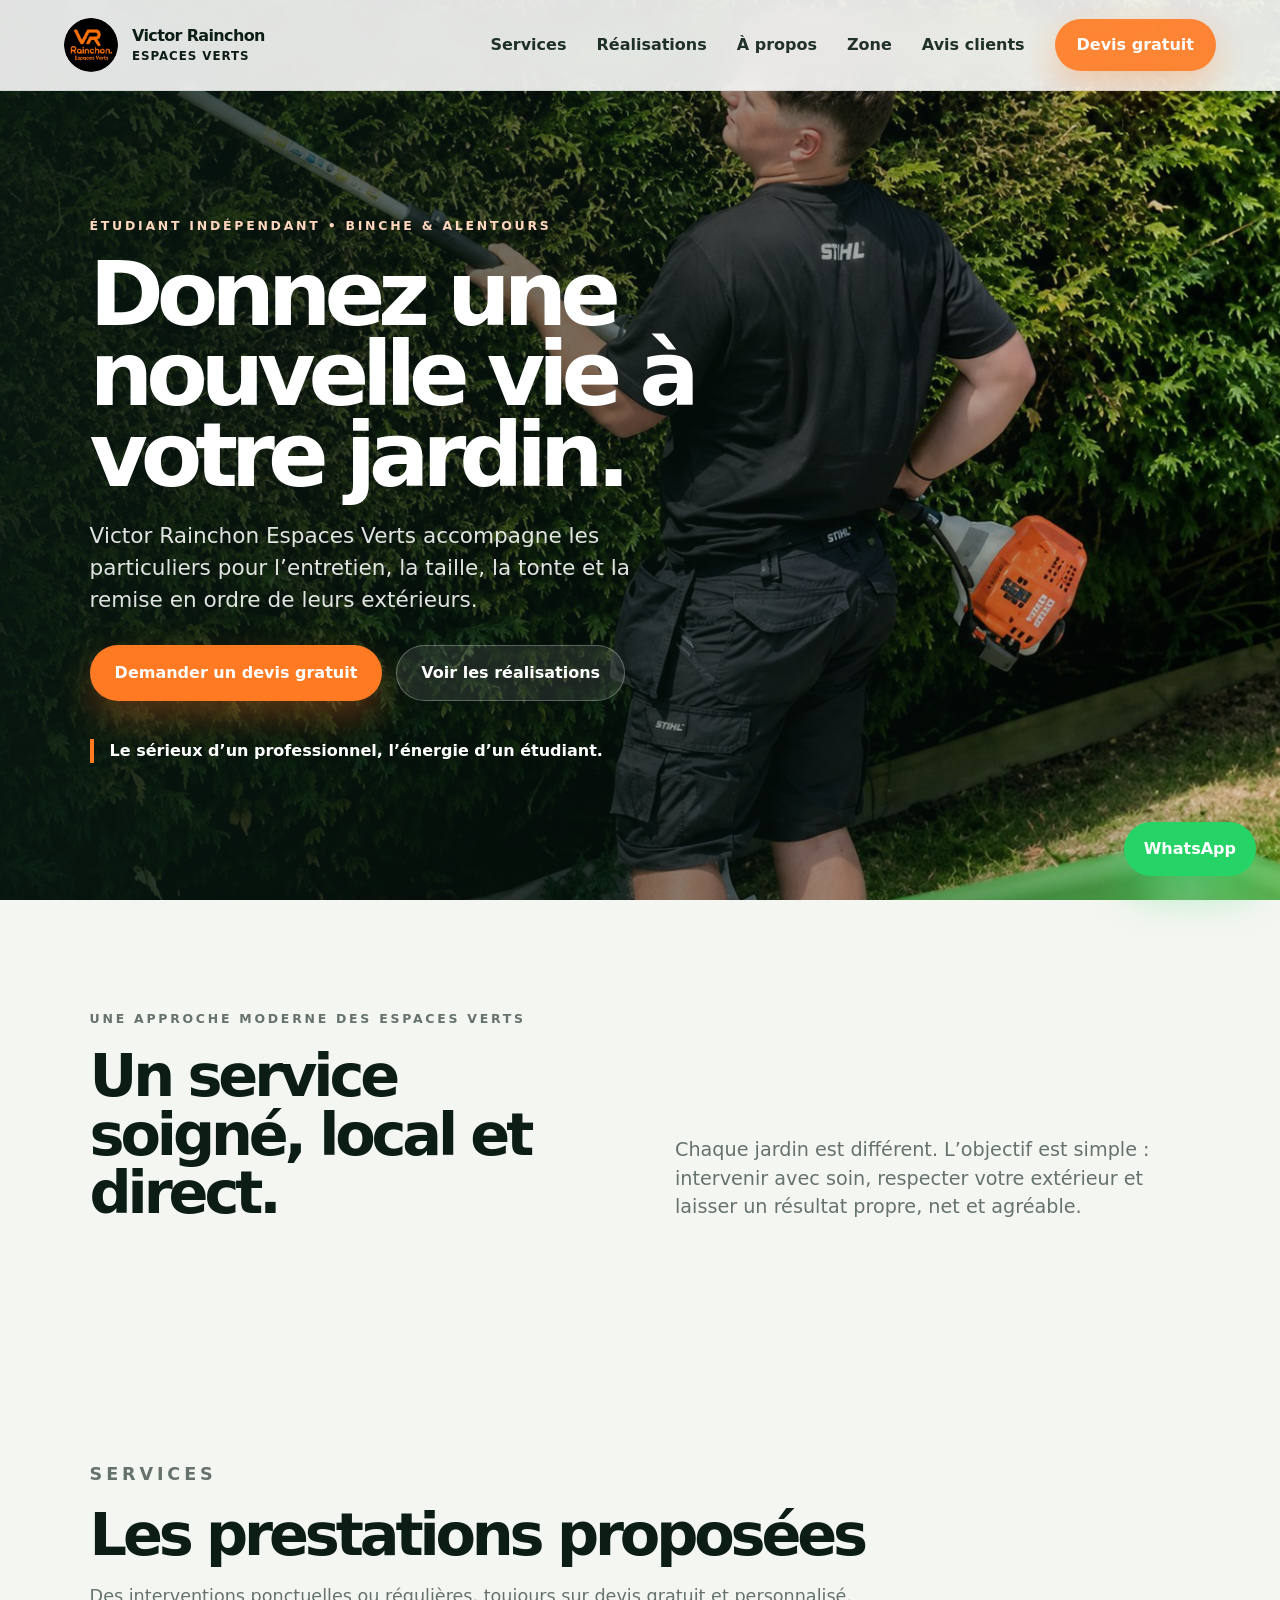
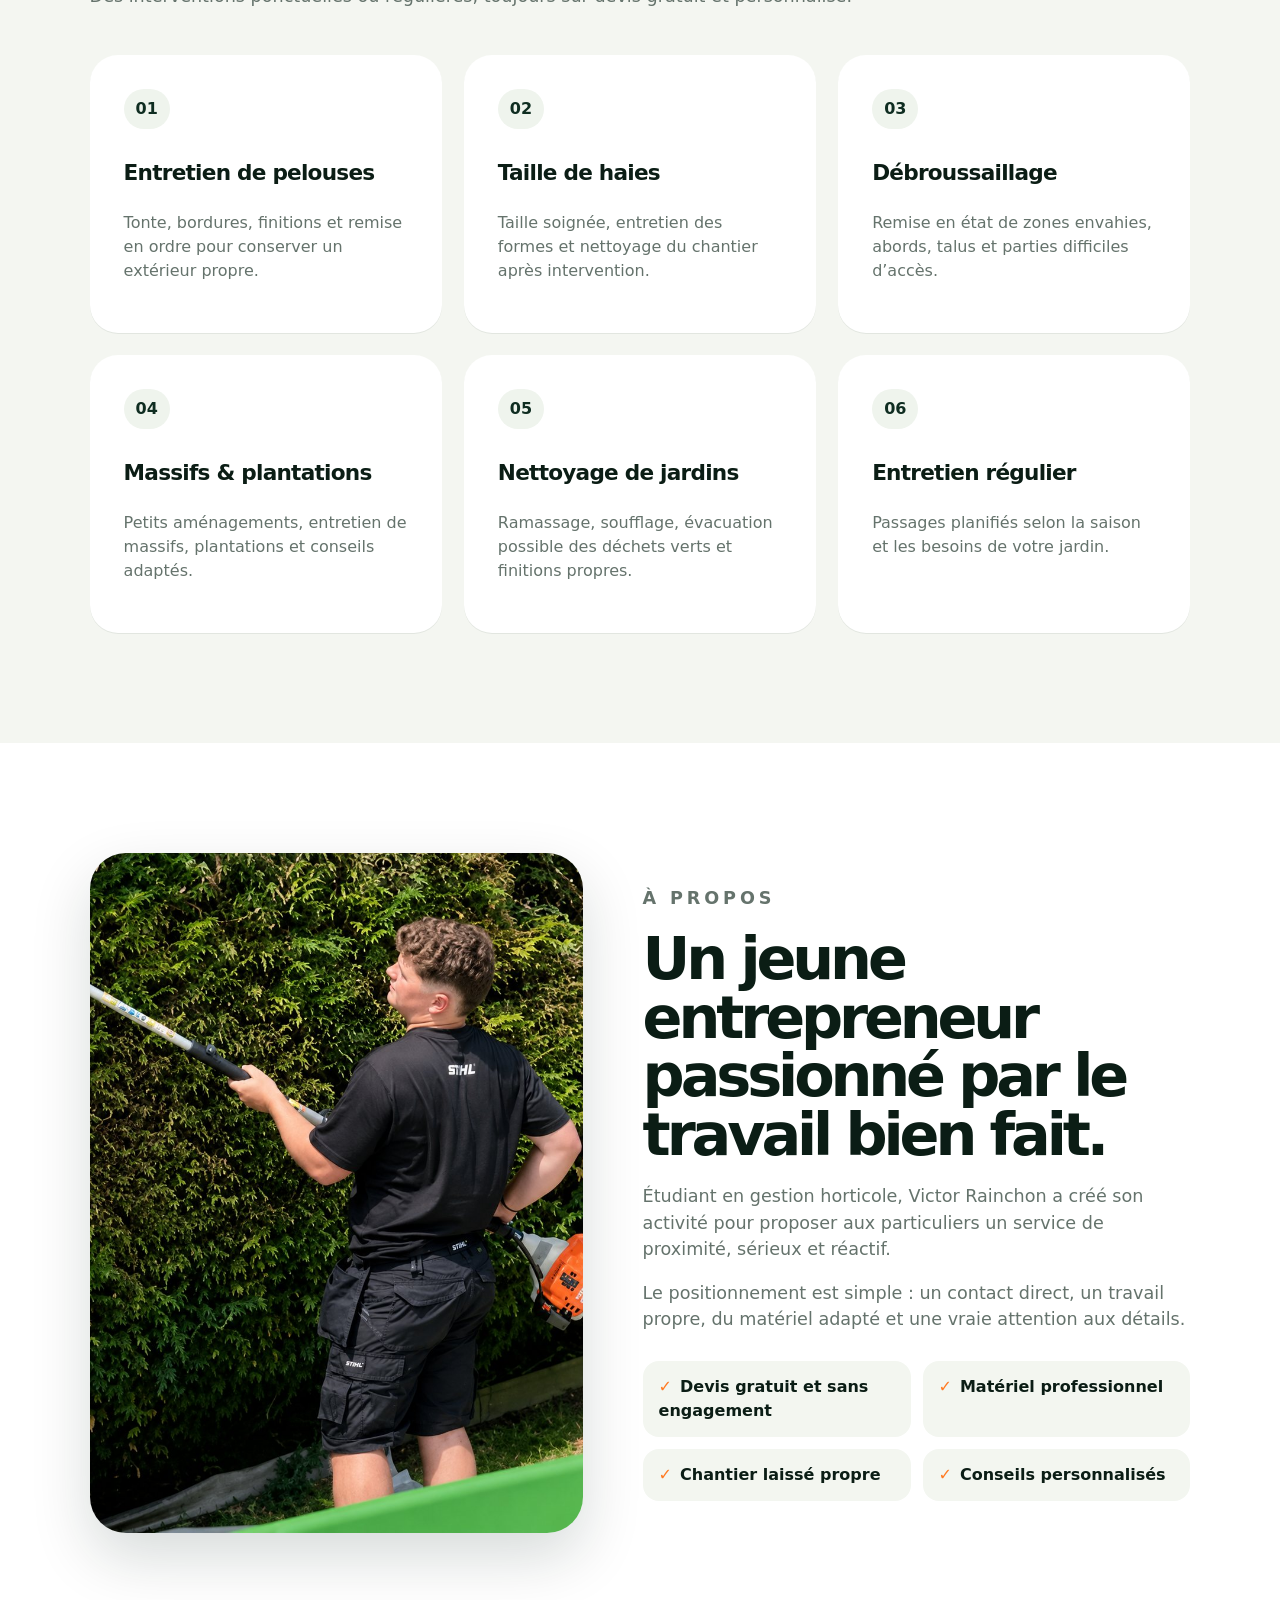
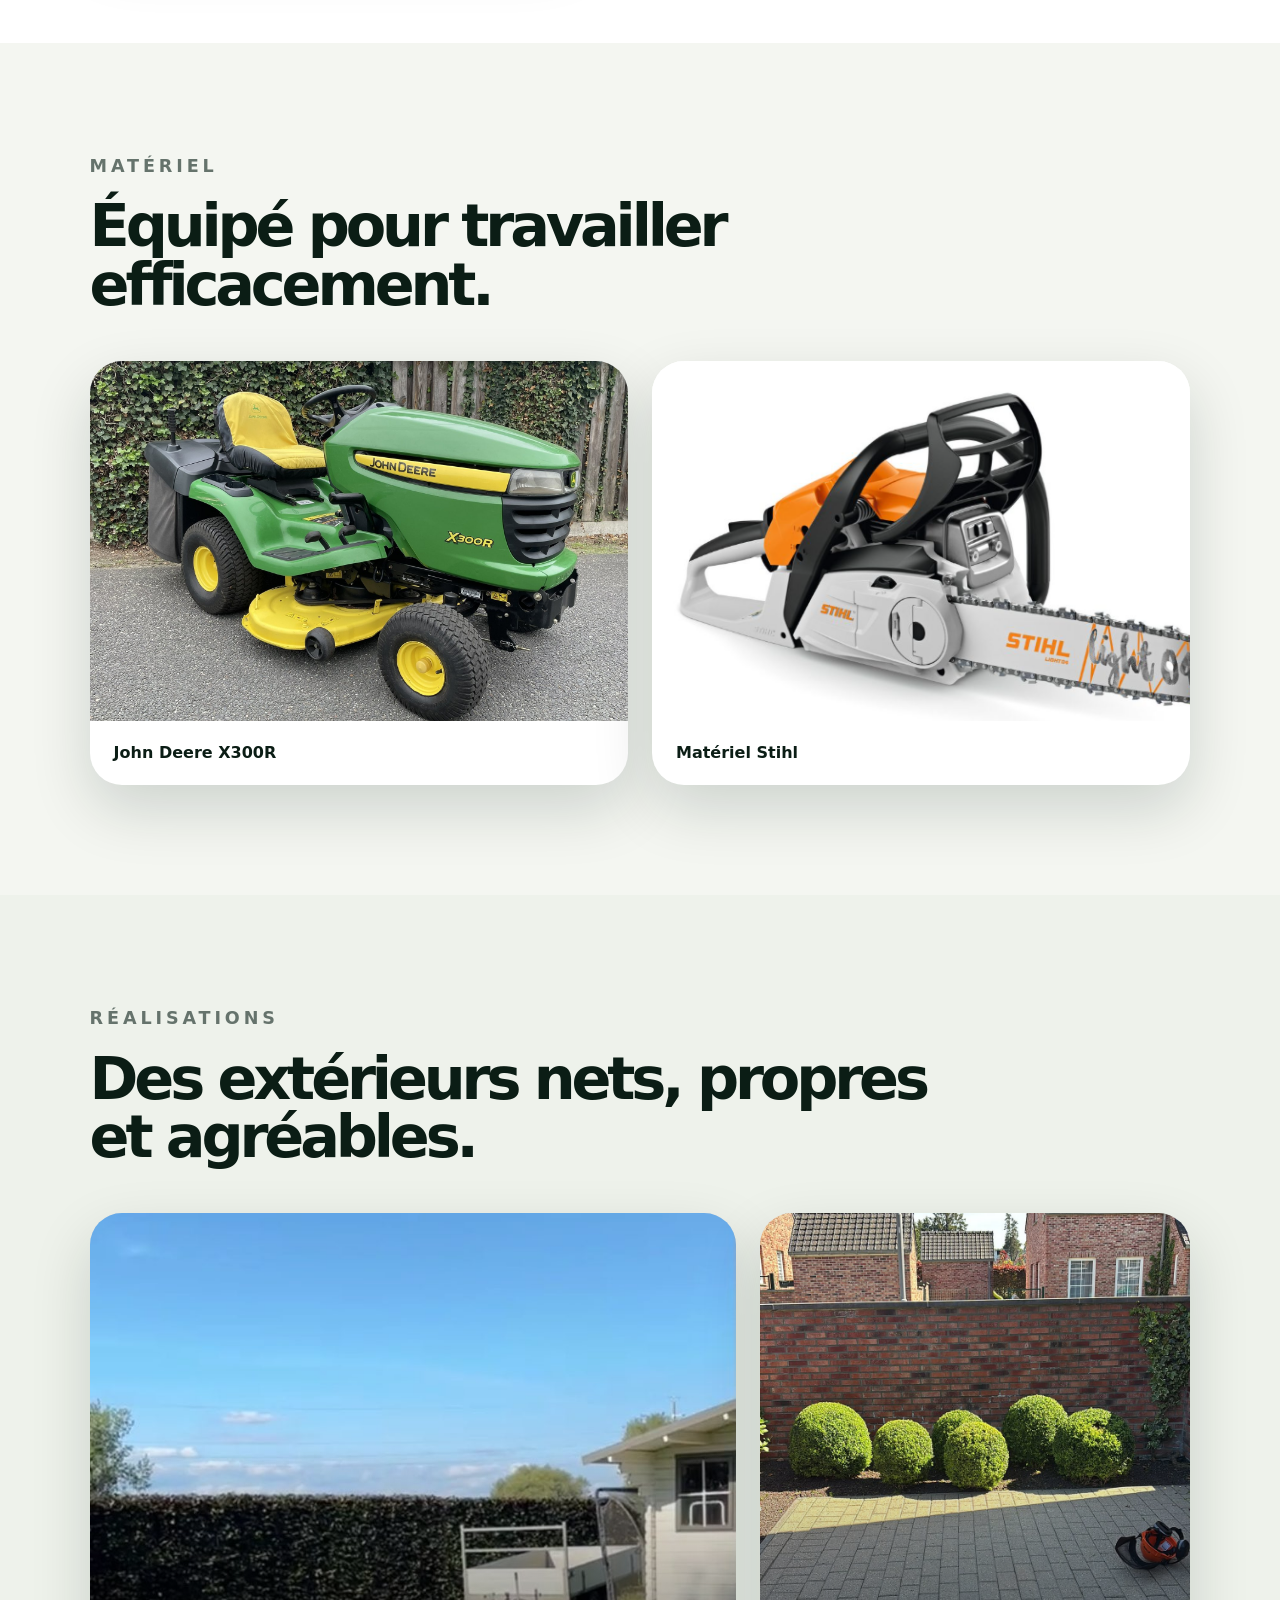
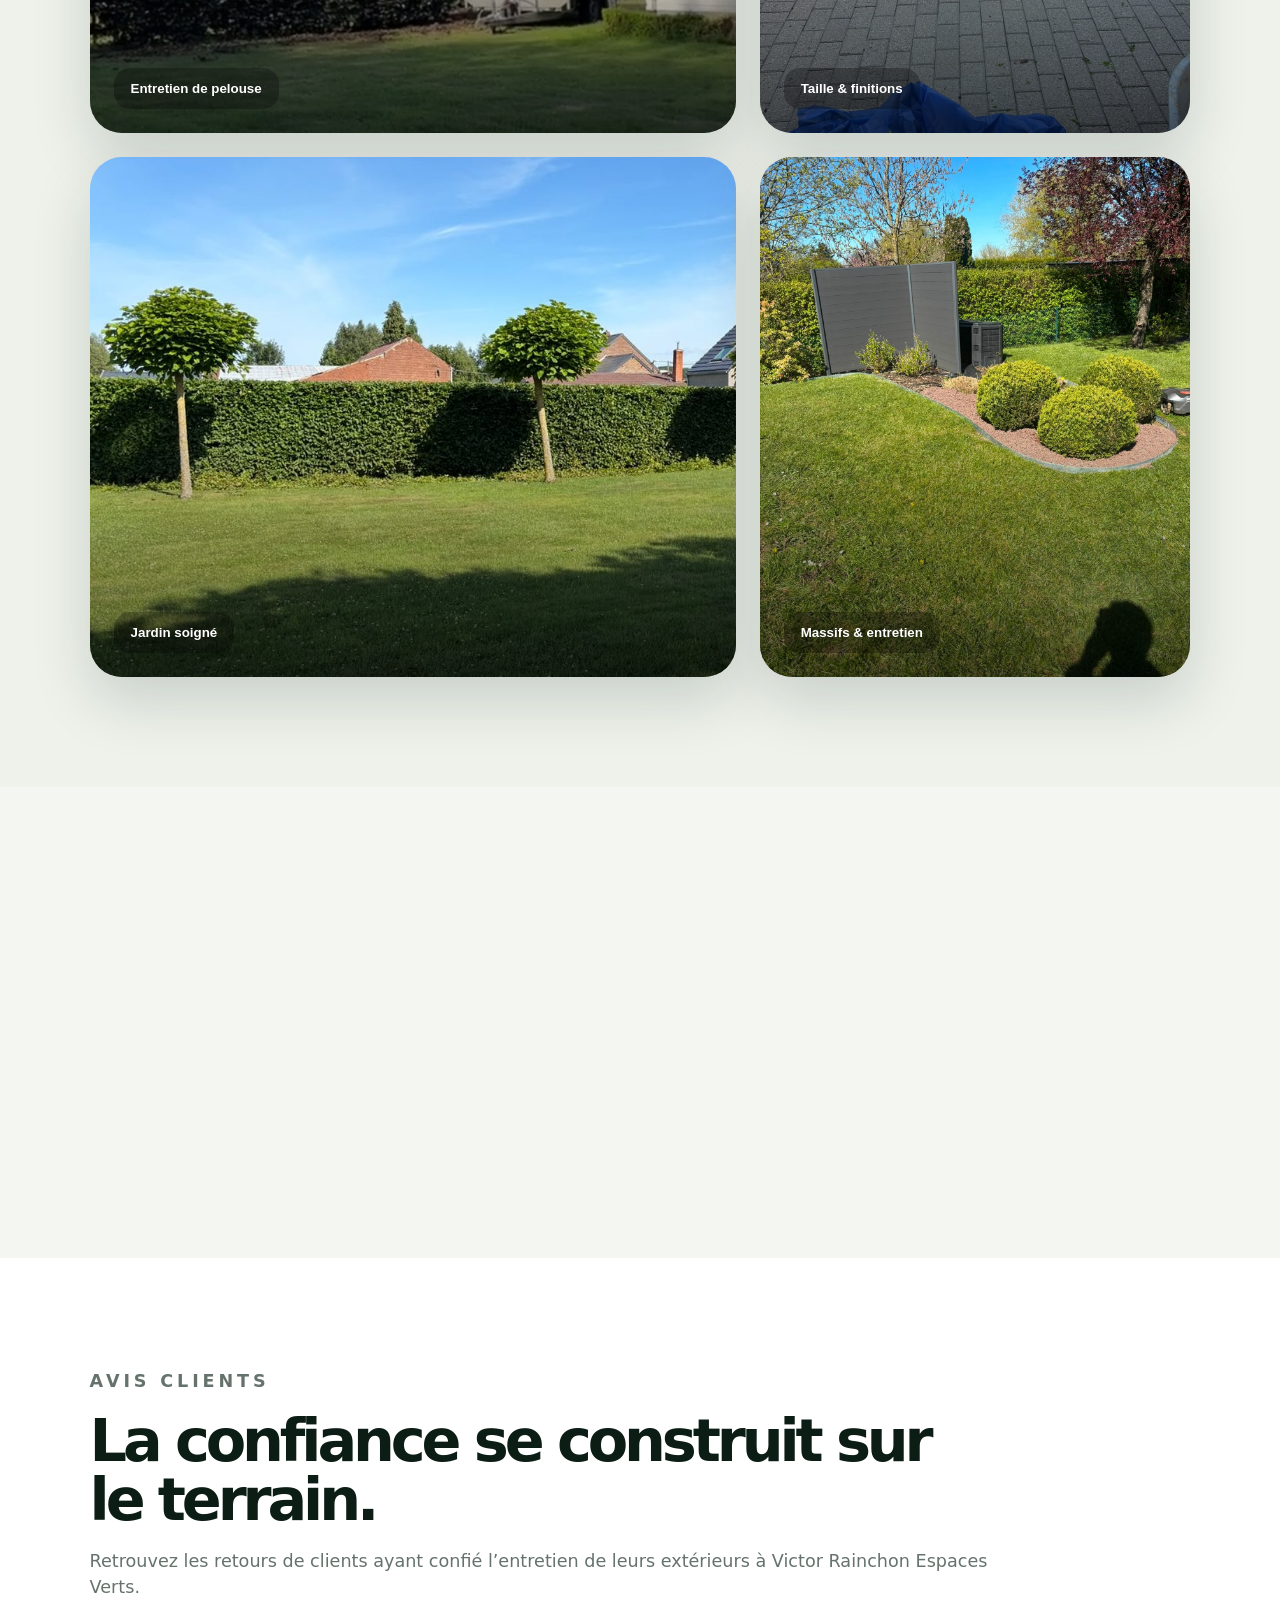
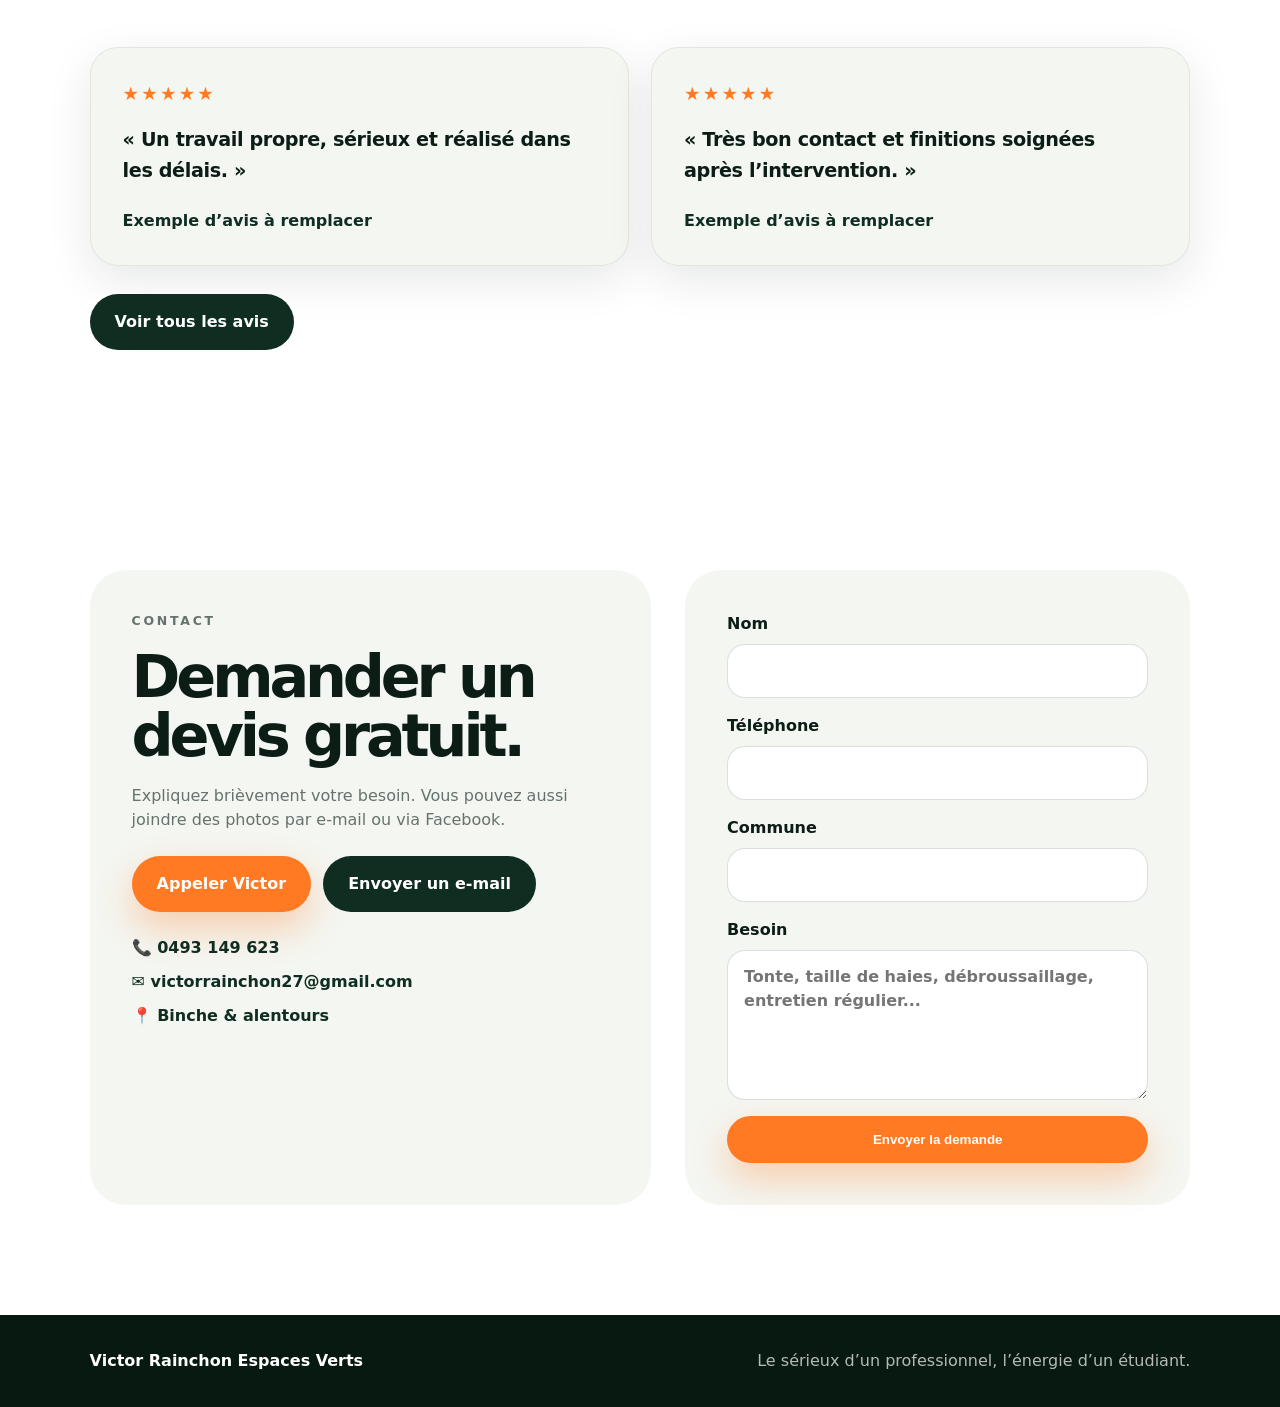
==== commit e8bbbd37: "Add files via upload" ====
--- a/index.html
+++ b/index.html
@@ -1,133 +1,181 @@
 <!doctype html>
 <html lang="fr">
 <head>
-  <meta charset="utf-8" />
-  <meta name="viewport" content="width=device-width, initial-scale=1" />
+  <meta charset="utf-8">
+  <meta name="viewport" content="width=device-width, initial-scale=1">
   <title>Victor Rainchon Espaces Verts | Entretien de jardins à Binche</title>
-  <meta name="description" content="Victor Rainchon Espaces Verts propose l'entretien de jardins, la tonte, la taille de haies, le débroussaillage et les petits aménagements extérieurs à Binche et alentours." />
-  <meta name="theme-color" content="#0f2f22" />
-  <link rel="icon" href="assets/img/logo-vr.jpg" />
-  <link rel="stylesheet" href="assets/css/styles.css" />
+  <meta name="description" content="Victor Rainchon Espaces Verts : entretien de jardins, tonte, taille de haies, débroussaillage et plantations à Binche et alentours. Devis gratuit.">
+  <meta name="theme-color" content="#0f2d21">
+  <link rel="preload" as="image" href="assets/img/hero-victor.jpg">
+  <link rel="stylesheet" href="assets/css/styles.css">
 </head>
 <body>
   <header class="site-header" id="top">
     <a class="brand" href="#top" aria-label="Accueil Victor Rainchon Espaces Verts">
-      <img src="assets/img/logo-vr.jpg" alt="Logo Victor Rainchon Espaces Verts" />
+      <img src="assets/img/logo-vr.jpg" alt="Logo Victor Rainchon Espaces Verts">
       <span><strong>Victor Rainchon</strong><small>Espaces Verts</small></span>
     </a>
-    <button class="menu-toggle" aria-label="Ouvrir le menu">☰</button>
-    <nav class="nav">
+    <button class="menu-toggle" aria-label="Ouvrir le menu" aria-expanded="false">☰</button>
+    <nav class="main-nav" aria-label="Navigation principale">
       <a href="#services">Services</a>
       <a href="#realisations">Réalisations</a>
       <a href="#apropos">À propos</a>
       <a href="#zone">Zone</a>
+      <a href="avis.html">Avis clients</a>
       <a class="nav-cta" href="#contact">Devis gratuit</a>
     </nav>
   </header>
 
   <main>
     <section class="hero">
-      <div class="hero-bg"><img src="assets/img/victor-action.jpg" alt="Victor Rainchon taille une haie avec du matériel professionnel" /></div>
+      <div class="hero-bg" role="img" aria-label="Victor Rainchon en intervention sur une haie"></div>
       <div class="hero-overlay"></div>
       <div class="hero-content reveal">
-        <p class="eyebrow">Étudiant indépendant · Binche & alentours</p>
-        <h1>Victor Rainchon<br><span>Espaces Verts</span></h1>
-        <p class="lead">Le sérieux d'un professionnel, l'énergie d'un étudiant.</p>
+        <p class="eyebrow">Étudiant indépendant • Binche & alentours</p>
+        <h1>Donnez une nouvelle vie à votre jardin.</h1>
+        <p class="hero-lead">Victor Rainchon Espaces Verts accompagne les particuliers pour l’entretien, la taille, la tonte et la remise en ordre de leurs extérieurs.</p>
         <div class="hero-actions">
-          <a class="btn primary" href="#contact">Demander un devis gratuit</a>
-          <a class="btn ghost" href="#services">Découvrir les services</a>
+          <a class="btn btn-primary" href="#contact">Demander un devis gratuit</a>
+          <a class="btn btn-ghost" href="#realisations">Voir les réalisations</a>
         </div>
+        <div class="hero-signature">Le sérieux d’un professionnel, l’énergie d’un étudiant.</div>
       </div>
     </section>
 
-    <section class="section intro reveal">
+    <section class="intro section reveal">
       <div>
-        <p class="eyebrow dark">Une approche moderne du jardin</p>
-        <h2>Un service local, soigné et réactif.</h2>
+        <p class="eyebrow dark">Une approche moderne des espaces verts</p>
+        <h2>Un service soigné, local et direct.</h2>
       </div>
-      <p>Victor accompagne les particuliers pour l'entretien et la valorisation de leurs extérieurs : pelouses, haies, massifs, jardins à remettre en ordre ou entretiens réguliers. Chaque demande fait l'objet d'un devis personnalisé, sans prix affiché à l'avance.</p>
+      <p>Chaque jardin est différent. L’objectif est simple : intervenir avec soin, respecter votre extérieur et laisser un résultat propre, net et agréable.</p>
     </section>
 
     <section class="section cards reveal" id="services">
       <div class="section-head">
         <p class="eyebrow dark">Services</p>
-        <h2>Des prestations claires pour garder un jardin impeccable.</h2>
+        <h2>Les prestations proposées</h2>
+        <p>Des interventions ponctuelles ou régulières, toujours sur devis gratuit et personnalisé.</p>
       </div>
       <div class="service-grid">
-        <article class="service-card"><span>01</span><h3>Tonte & bordures</h3><p>Entretien des pelouses, finitions propres et remise en ordre après intervention.</p></article>
-        <article class="service-card"><span>02</span><h3>Taille de haies</h3><p>Taille, égalisation, nettoyage et finitions pour des haies nettes et structurées.</p></article>
-        <article class="service-card"><span>03</span><h3>Débroussaillage</h3><p>Remise en ordre des zones envahies, accès difficiles ou jardins délaissés.</p></article>
-        <article class="service-card"><span>04</span><h3>Massifs & plantations</h3><p>Entretien des massifs, désherbage, petits aménagements et plantations.</p></article>
-        <article class="service-card"><span>05</span><h3>Nettoyage de jardin</h3><p>Ramassage, soufflage, nettoyage des abords et évacuation possible des déchets verts.</p></article>
-        <article class="service-card"><span>06</span><h3>Entretien régulier</h3><p>Passages ponctuels ou suivis selon la saison et les besoins de votre jardin.</p></article>
+        <article class="service-card"><span>01</span><h3>Entretien de pelouses</h3><p>Tonte, bordures, finitions et remise en ordre pour conserver un extérieur propre.</p></article>
+        <article class="service-card"><span>02</span><h3>Taille de haies</h3><p>Taille soignée, entretien des formes et nettoyage du chantier après intervention.</p></article>
+        <article class="service-card"><span>03</span><h3>Débroussaillage</h3><p>Remise en état de zones envahies, abords, talus et parties difficiles d’accès.</p></article>
+        <article class="service-card"><span>04</span><h3>Massifs & plantations</h3><p>Petits aménagements, entretien de massifs, plantations et conseils adaptés.</p></article>
+        <article class="service-card"><span>05</span><h3>Nettoyage de jardins</h3><p>Ramassage, soufflage, évacuation possible des déchets verts et finitions propres.</p></article>
+        <article class="service-card"><span>06</span><h3>Entretien régulier</h3><p>Passages planifiés selon la saison et les besoins de votre jardin.</p></article>
       </div>
     </section>
 
-    <section class="section gallery-section reveal" id="realisations">
-      <div class="section-head split">
-        <div><p class="eyebrow dark">Réalisations</p><h2>Des extérieurs nets, propres et agréables.</h2></div>
-        <p>Quelques exemples de jardins entretenus, tailles et finitions. La galerie pourra être enrichie au fil des nouveaux chantiers.</p>
-      </div>
-      <div class="gallery">
-        <figure class="wide"><img src="assets/img/pelouse-haie.jpg" alt="Pelouse et haie entretenues"><figcaption>Entretien de pelouse</figcaption></figure>
-        <figure><img src="assets/img/buis-tailles.jpg" alt="Buis taillés et finitions"><figcaption>Taille & finitions</figcaption></figure>
-        <figure><img src="assets/img/jardin-haies.jpg" alt="Jardin avec haies propres"><figcaption>Jardin soigné</figcaption></figure>
-        <figure class="wide"><img src="assets/img/massif-jardin.jpg" alt="Massif entretenu dans un jardin"><figcaption>Massifs & entretien</figcaption></figure>
-      </div>
-    </section>
-
-    <section class="section about reveal" id="apropos">
-      <div class="about-image"><img src="assets/img/victor-action.jpg" alt="Victor Rainchon au travail"></div>
-      <div class="about-text">
+    <section class="section split reveal" id="apropos">
+      <div class="split-image"><img src="assets/img/hero-victor.jpg" alt="Victor Rainchon au travail avec du matériel Stihl"></div>
+      <div class="split-text">
         <p class="eyebrow dark">À propos</p>
-        <h2>Le projet d'un étudiant passionné.</h2>
-        <p>Étudiant en gestion horticole, Victor a créé son activité pour proposer un service sérieux, accessible et soigné aux particuliers de la région. Son objectif : travailler proprement, respecter les engagements et construire une relation de confiance avec chaque client.</p>
-        <div class="checks">
-          <span>✓ Travail soigné</span><span>✓ Contact direct</span><span>✓ Devis gratuit</span><span>✓ Matériel professionnel</span>
-        </div>
+        <h2>Un jeune entrepreneur passionné par le travail bien fait.</h2>
+        <p>Étudiant en gestion horticole, Victor Rainchon a créé son activité pour proposer aux particuliers un service de proximité, sérieux et réactif.</p>
+        <p>Le positionnement est simple : un contact direct, un travail propre, du matériel adapté et une vraie attention aux détails.</p>
+        <ul class="checklist">
+          <li>Devis gratuit et sans engagement</li>
+          <li>Matériel professionnel</li>
+          <li>Chantier laissé propre</li>
+          <li>Conseils personnalisés</li>
+        </ul>
       </div>
     </section>
 
     <section class="section equipment reveal">
       <div class="section-head">
         <p class="eyebrow dark">Matériel</p>
-        <h2>Un équipement adapté pour un résultat efficace.</h2>
+        <h2>Équipé pour travailler efficacement.</h2>
       </div>
       <div class="equipment-grid">
-        <div class="equipment-card"><img src="assets/img/john-deere-x300r.jpg" alt="Tracteur tondeuse John Deere X300R"><h3>Tonte efficace</h3><p>Un matériel adapté pour l'entretien des pelouses et grands espaces.</p></div>
-        <div class="equipment-card"><img src="assets/img/stihl-tronconneuse.png" alt="Matériel Stihl"><h3>Finitions nettes</h3><p>Des outils professionnels pour la taille, les finitions et l'entretien.</p></div>
+        <figure><img src="assets/img/john-deere-x300r.jpg" alt="Tracteur tondeuse John Deere X300R"><figcaption>John Deere X300R</figcaption></figure>
+        <figure><img src="assets/img/stihl-tronconneuse.png" alt="Matériel Stihl"><figcaption>Matériel Stihl</figcaption></figure>
+      </div>
+    </section>
+
+    <section class="section gallery reveal" id="realisations">
+      <div class="section-head">
+        <p class="eyebrow dark">Réalisations</p>
+        <h2>Des extérieurs nets, propres et agréables.</h2>
+      </div>
+      <div class="gallery-grid">
+        <button class="gallery-item wide" data-img="assets/img/pelouse-haie.jpg"><img src="assets/img/pelouse-haie.jpg" alt="Pelouse et haie entretenues"><span>Entretien de pelouse</span></button>
+        <button class="gallery-item" data-img="assets/img/buis-tailles.jpg"><img src="assets/img/buis-tailles.jpg" alt="Buis taillés"><span>Taille & finitions</span></button>
+        <button class="gallery-item" data-img="assets/img/jardin-haies.jpg"><img src="assets/img/jardin-haies.jpg" alt="Jardin avec haies taillées"><span>Jardin soigné</span></button>
+        <button class="gallery-item wide" data-img="assets/img/massif-jardin.jpg"><img src="assets/img/massif-jardin.jpg" alt="Massif entretenu"><span>Massifs & entretien</span></button>
       </div>
     </section>
 
     <section class="section zone reveal" id="zone">
       <div>
-        <p class="eyebrow dark">Zone d'intervention</p>
-        <h2>Binche et communes voisines.</h2>
-        <p>Interventions à Binche, Épinois, Buvrinnes, Leval, Anderlues, Morlanwelz, La Louvière, Estinnes et alentours selon disponibilité.</p>
+        <p class="eyebrow dark">Zone d’intervention</p>
+        <h2>Binche et les communes voisines.</h2>
+        <p>Interventions principalement à Binche, Épinois, Buvrinnes, Leval, Anderlues, Morlanwelz, La Louvière, Estinnes et alentours.</p>
       </div>
-      <div class="zone-list"><span>Binche</span><span>Épinois</span><span>Buvrinnes</span><span>Leval</span><span>Anderlues</span><span>Morlanwelz</span><span>La Louvière</span><span>Estinnes</span></div>
+      <div class="zone-card">
+        <strong>Devis gratuit</strong>
+        <span>Chaque demande est analysée selon le terrain, l’accès, la fréquence et les travaux souhaités.</span>
+      </div>
     </section>
 
-    <section class="contact" id="contact">
-      <div class="contact-card reveal">
-        <p class="eyebrow">Contact</p>
+    <section class="section reviews-preview reveal" id="avis-clients">
+      <div class="section-head">
+        <p class="eyebrow dark">Avis clients</p>
+        <h2>La confiance se construit sur le terrain.</h2>
+        <p>Retrouvez les retours de clients ayant confié l’entretien de leurs extérieurs à Victor Rainchon Espaces Verts.</p>
+      </div>
+      <div class="review-teaser-grid">
+        <article class="review-card">
+          <div class="stars" aria-label="5 étoiles">★★★★★</div>
+          <blockquote>« Un travail propre, sérieux et réalisé dans les délais. »</blockquote>
+          <p class="review-author">Exemple d’avis à remplacer</p>
+        </article>
+        <article class="review-card">
+          <div class="stars" aria-label="5 étoiles">★★★★★</div>
+          <blockquote>« Très bon contact et finitions soignées après l’intervention. »</blockquote>
+          <p class="review-author">Exemple d’avis à remplacer</p>
+        </article>
+      </div>
+      <a class="btn btn-dark reviews-link" href="avis.html">Voir tous les avis</a>
+    </section>
+
+    <section class="contact section reveal" id="contact">
+      <div class="contact-card">
+        <p class="eyebrow dark">Contact</p>
         <h2>Demander un devis gratuit.</h2>
-        <p>Décrivez votre besoin, ajoutez quelques photos si possible par e-mail ou WhatsApp, et Victor vous recontacte rapidement.</p>
+        <p>Expliquez brièvement votre besoin. Vous pouvez aussi joindre des photos par e-mail ou via Facebook.</p>
         <div class="contact-actions">
-          <a class="btn primary" href="tel:+32493149623">Appeler Victor</a>
-          <a class="btn ghost light" href="mailto:victorrainchon27@gmail.com?subject=Demande%20de%20devis%20-%20Espaces%20verts">Envoyer un e-mail</a>
+          <a class="btn btn-primary" href="tel:+32493149623">Appeler Victor</a>
+          <a class="btn btn-dark" href="mailto:victorrainchon27@gmail.com?subject=Demande de devis - Espaces verts">Envoyer un e-mail</a>
         </div>
-        <ul class="contact-list">
-          <li><strong>Téléphone</strong> 0493 149 623</li>
-          <li><strong>E-mail</strong> victorrainchon27@gmail.com</li>
-          <li><strong>Facebook</strong> Victor Rainchon Espaces Verts</li>
-        </ul>
+        <div class="contact-details">
+          <span>📞 0493 149 623</span>
+          <span>✉️ victorrainchon27@gmail.com</span>
+          <span>📍 Binche & alentours</span>
+        </div>
       </div>
+      <form class="quote-form" action="mailto:victorrainchon27@gmail.com" method="post" enctype="text/plain">
+        <label>Nom<input name="Nom" required></label>
+        <label>Téléphone<input name="Téléphone" required></label>
+        <label>Commune<input name="Commune"></label>
+        <label>Besoin<textarea name="Besoin" rows="5" placeholder="Tonte, taille de haies, débroussaillage, entretien régulier..."></textarea></label>
+        <button class="btn btn-primary" type="submit">Envoyer la demande</button>
+      </form>
     </section>
   </main>
 
-  <a class="whatsapp" href="https://wa.me/32493149623" aria-label="Contacter Victor sur WhatsApp">WhatsApp</a>
-  <footer><p>© Victor Rainchon Espaces Verts · Site vitrine · Devis gratuit et personnalisé</p></footer>
+  <footer class="site-footer">
+    <strong>Victor Rainchon Espaces Verts</strong>
+    <span>Le sérieux d’un professionnel, l’énergie d’un étudiant.</span>
+  </footer>
+
+  <a class="whatsapp" href="https://wa.me/32493149623" target="_blank" rel="noopener">WhatsApp</a>
+
+  <div class="lightbox" aria-hidden="true">
+    <button class="lightbox-close" aria-label="Fermer">×</button>
+    <img src="" alt="">
+  </div>
+
   <script src="assets/js/script.js"></script>
 </body>
 </html>
--- a/assets/css/styles.css
+++ b/assets/css/styles.css
@@ -1 +1,4 @@
-:root{--green:#0f2f22;--green2:#173f2e;--orange:#ff7a1a;--cream:#f5f6f1;--text:#102117;--muted:#67756c;--white:#fff;--shadow:0 24px 70px rgba(15,47,34,.16);--radius:28px}*{box-sizing:border-box}html{scroll-behavior:smooth}body{margin:0;font-family:Inter,system-ui,-apple-system,Segoe UI,Arial,sans-serif;color:var(--text);background:var(--cream);line-height:1.5}img{max-width:100%;display:block}.site-header{position:fixed;z-index:50;top:0;left:0;right:0;height:82px;padding:0 32px;display:flex;align-items:center;justify-content:space-between;background:rgba(255,255,255,.86);backdrop-filter:blur(18px);box-shadow:0 1px 0 rgba(0,0,0,.06)}.brand{display:flex;gap:14px;align-items:center;text-decoration:none;color:var(--text)}.brand img{width:48px;height:48px;border-radius:50%;object-fit:cover}.brand strong{display:block;font-weight:900;letter-spacing:-.03em}.brand small{display:block;font-weight:800;text-transform:uppercase;font-size:12px;letter-spacing:.11em}.nav{display:flex;align-items:center;gap:28px}.nav a{color:var(--text);font-weight:800;text-decoration:none}.nav-cta,.btn.primary{background:var(--orange)!important;color:white!important;border-radius:999px;padding:14px 23px;box-shadow:0 12px 30px rgba(255,122,26,.28)}.menu-toggle{display:none;border:0;background:transparent;font-size:30px}.hero{min-height:100vh;position:relative;display:flex;align-items:center;padding:120px 7vw 80px;overflow:hidden}.hero-bg,.hero-overlay{position:absolute;inset:0}.hero-bg img{width:100%;height:100%;object-fit:cover;object-position:center}.hero-overlay{background:linear-gradient(90deg,rgba(5,17,11,.83),rgba(5,17,11,.48),rgba(5,17,11,.15))}.hero-content{position:relative;max-width:760px;color:white}.eyebrow{text-transform:uppercase;letter-spacing:.22em;font-size:13px;font-weight:900;color:rgba(255,255,255,.78);margin:0 0 18px}.eyebrow.dark{color:#63736b}.hero h1{font-size:clamp(52px,8vw,110px);line-height:.88;margin:0 0 22px;font-weight:950;letter-spacing:-.07em}.hero h1 span{color:#dff3e7}.lead{font-size:clamp(22px,3vw,34px);margin:0 0 34px;font-weight:700}.hero-actions,.contact-actions{display:flex;gap:16px;flex-wrap:wrap}.btn{display:inline-flex;align-items:center;justify-content:center;text-decoration:none;font-weight:900;border-radius:999px;padding:15px 22px}.btn.ghost{border:1px solid rgba(255,255,255,.42);color:white;background:rgba(255,255,255,.09)}.btn.ghost.light{border-color:rgba(255,255,255,.3)}.section{padding:90px 7vw;max-width:1320px;margin:0 auto}.intro{display:grid;grid-template-columns:1fr 1fr;gap:70px;align-items:end}.section h2{font-size:clamp(38px,5vw,70px);line-height:1;margin:0;font-weight:950;letter-spacing:-.06em}.intro p:last-child,.section-head p,.about-text p,.zone p{font-size:19px;color:var(--muted)}.section-head{margin-bottom:36px;max-width:930px}.split{display:grid;grid-template-columns:1.5fr .9fr;gap:60px;align-items:end}.service-grid{display:grid;grid-template-columns:repeat(3,1fr);gap:18px}.service-card{background:white;border-radius:var(--radius);padding:34px;box-shadow:var(--shadow);transition:.25s}.service-card:hover{transform:translateY(-6px)}.service-card span{color:var(--orange);font-weight:950}.service-card h3{font-size:25px;margin:18px 0 10px}.service-card p{color:var(--muted);margin:0}.gallery{display:grid;grid-template-columns:1.2fr .8fr;gap:22px}.gallery figure{position:relative;margin:0;border-radius:var(--radius);overflow:hidden;min-height:430px;box-shadow:var(--shadow);background:#ddd}.gallery figure.wide{min-height:520px}.gallery img{width:100%;height:100%;object-fit:cover;position:absolute;inset:0;transition:.5s}.gallery figure:hover img{transform:scale(1.05)}.gallery figcaption{position:absolute;left:22px;right:22px;bottom:22px;background:rgba(15,47,34,.8);color:white;border-radius:16px;padding:16px 18px;font-weight:900}.about{display:grid;grid-template-columns:.9fr 1.1fr;gap:58px;align-items:center}.about-image img{border-radius:var(--radius);box-shadow:var(--shadow);height:640px;width:100%;object-fit:cover}.checks{display:grid;grid-template-columns:repeat(2,1fr);gap:12px;margin-top:28px}.checks span,.zone-list span{background:white;border-radius:999px;padding:13px 17px;font-weight:850;box-shadow:0 12px 30px rgba(15,47,34,.08)}.equipment-grid{display:grid;grid-template-columns:1fr 1fr;gap:22px}.equipment-card{background:white;border-radius:var(--radius);overflow:hidden;box-shadow:var(--shadow)}.equipment-card img{height:360px;width:100%;object-fit:cover;background:white}.equipment-card h3,.equipment-card p{padding:0 30px}.equipment-card h3{font-size:26px;margin:26px 0 8px}.equipment-card p{padding-bottom:30px;color:var(--muted)}.zone{display:grid;grid-template-columns:1fr 1fr;gap:50px;align-items:center}.zone-list{display:flex;gap:12px;flex-wrap:wrap}.contact{padding:100px 7vw;background:linear-gradient(135deg,var(--green),#05110b);color:white}.contact-card{max-width:1100px;margin:auto}.contact h2{font-size:clamp(42px,6vw,82px);line-height:1;margin:0 0 20px;letter-spacing:-.06em}.contact p{font-size:20px;color:rgba(255,255,255,.75);max-width:780px}.contact-list{list-style:none;padding:0;margin:34px 0 0;display:grid;gap:10px;color:rgba(255,255,255,.8)}.contact-list strong{color:white;margin-right:12px}.whatsapp{position:fixed;right:22px;bottom:22px;z-index:60;background:#20c863;color:#fff;text-decoration:none;font-weight:950;padding:15px 20px;border-radius:999px;box-shadow:0 16px 40px rgba(32,200,99,.35)}footer{text-align:center;padding:32px;color:var(--muted);background:white}.reveal{opacity:0;transform:translateY(24px);transition:opacity .7s ease,transform .7s ease}.reveal.visible{opacity:1;transform:none}@media(max-width:900px){.site-header{padding:0 18px}.menu-toggle{display:block}.nav{display:none;position:absolute;top:82px;left:0;right:0;background:white;padding:22px;flex-direction:column;align-items:flex-start}.nav.open{display:flex}.hero{padding-left:24px;padding-right:24px}.intro,.split,.about,.zone,.equipment-grid,.service-grid,.gallery{grid-template-columns:1fr}.section{padding:70px 24px}.about-image img{height:460px}.gallery figure,.gallery figure.wide{min-height:360px}.brand small{font-size:10px}.brand img{width:42px;height:42px}}@media(max-width:560px){.hero-overlay{background:linear-gradient(180deg,rgba(5,17,11,.7),rgba(5,17,11,.65))}.hero h1{font-size:54px}.lead{font-size:22px}.section h2{font-size:42px}.hero-actions .btn,.contact-actions .btn{width:100%}.checks{grid-template-columns:1fr}.equipment-card img{height:260px}}
+:root{--green:#0f2d21;--green2:#173d2c;--soft:#f4f6f1;--orange:#ff7a22;--text:#0b1d15;--muted:#65736c;--white:#fff;--shadow:0 24px 60px rgba(9,31,22,.16);--radius:28px}*{box-sizing:border-box}html{scroll-behavior:smooth}body{margin:0;font-family:Inter,system-ui,-apple-system,Segoe UI,Roboto,Arial,sans-serif;color:var(--text);background:var(--soft);line-height:1.5}img{max-width:100%;display:block}a{text-decoration:none;color:inherit}.site-header{position:fixed;top:0;left:0;right:0;z-index:50;display:flex;align-items:center;justify-content:space-between;padding:18px 5vw;transition:.25s;background:rgba(255,255,255,.88);backdrop-filter:blur(18px);border-bottom:1px solid rgba(15,45,33,.08)}.brand{display:flex;align-items:center;gap:14px}.brand img{width:54px;height:54px;border-radius:50%;object-fit:cover}.brand strong{display:block;font-weight:900;letter-spacing:-.04em}.brand small{display:block;text-transform:uppercase;font-weight:800;font-size:.74rem;letter-spacing:.08em}.main-nav{display:flex;align-items:center;gap:30px;font-weight:800}.main-nav a{opacity:.9}.nav-cta{background:var(--orange);color:white;padding:14px 22px;border-radius:999px;box-shadow:0 14px 34px rgba(255,122,34,.34)}.menu-toggle{display:none;border:0;background:var(--green);color:white;border-radius:14px;padding:11px 13px;font-size:1.2rem}.hero{position:relative;min-height:100vh;display:flex;align-items:center;overflow:hidden;background:#091b13}.hero-bg{position:absolute;inset:0;background:url('../img/hero-victor.jpg') center right/cover no-repeat;transform:scale(1.02)}.hero-overlay{position:absolute;inset:0;background:linear-gradient(90deg,rgba(8,24,17,.88),rgba(8,24,17,.55) 44%,rgba(8,24,17,.1))}.hero-content{position:relative;z-index:2;width:min(760px,90vw);margin-left:7vw;color:white;padding-top:80px}.eyebrow{text-transform:uppercase;letter-spacing:.22em;font-size:.78rem;font-weight:900;color:#ffd7be;margin:0 0 18px}.eyebrow.dark{color:var(--muted)}h1,h2,h3,p{margin-top:0}h1{font-size:clamp(3rem,7vw,7.4rem);line-height:.9;letter-spacing:-.08em;margin-bottom:24px}h2{font-size:clamp(2.1rem,4.6vw,5rem);line-height:1;letter-spacing:-.07em;margin-bottom:18px}h3{font-size:1.35rem;letter-spacing:-.035em}.hero-lead{font-size:clamp(1.05rem,1.7vw,1.35rem);max-width:620px;color:rgba(255,255,255,.88)}.btn{display:inline-flex;align-items:center;justify-content:center;border-radius:999px;padding:15px 24px;font-weight:900;transition:.25s;border:1px solid transparent}.btn:hover{transform:translateY(-2px)}.btn-primary{background:var(--orange);color:white;box-shadow:0 16px 36px rgba(255,122,34,.32)}.btn-ghost{background:rgba(255,255,255,.1);border-color:rgba(255,255,255,.28);color:white}.btn-dark{background:var(--green);color:white}.hero-actions{display:flex;gap:14px;flex-wrap:wrap;margin-top:28px}.hero-signature{margin-top:38px;font-weight:800;color:#fff;border-left:4px solid var(--orange);padding-left:16px}.section{padding:110px 7vw}.intro{display:grid;grid-template-columns:1fr 1fr;gap:70px;align-items:end}.intro p:last-child{font-size:1.2rem;color:var(--muted)}.section-head{max-width:900px;margin-bottom:46px}.section-head p{color:var(--muted);font-size:1.1rem}.service-grid{display:grid;grid-template-columns:repeat(3,1fr);gap:22px}.service-card{background:white;border-radius:var(--radius);padding:34px;box-shadow:0 1px 0 rgba(15,45,33,.08);transition:.25s;min-height:230px}.service-card:hover{transform:translateY(-8px);box-shadow:var(--shadow)}.service-card span{display:inline-flex;background:#eff4ed;color:var(--green);border-radius:999px;padding:8px 12px;font-weight:900;margin-bottom:28px}.service-card p{color:var(--muted)}.split{display:grid;grid-template-columns:.9fr 1fr;gap:60px;align-items:center;background:white}.split-image img{height:680px;width:100%;object-fit:cover;border-radius:36px;box-shadow:var(--shadow)}.split-text p{color:var(--muted);font-size:1.1rem}.checklist{display:grid;grid-template-columns:1fr 1fr;gap:12px;padding:0;margin:28px 0 0;list-style:none}.checklist li{background:#f3f6f0;border-radius:16px;padding:14px 16px;font-weight:800}.checklist li:before{content:'✓';color:var(--orange);margin-right:8px}.equipment-grid{display:grid;grid-template-columns:1fr 1fr;gap:24px}.equipment-grid figure{margin:0;background:white;border-radius:32px;overflow:hidden;box-shadow:var(--shadow)}.equipment-grid img{height:360px;width:100%;object-fit:cover;background:white}.equipment-grid figcaption{padding:20px 24px;font-weight:900}.gallery{background:#eef2eb}.gallery-grid{display:grid;grid-template-columns:1.2fr .8fr;gap:24px}.gallery-item{position:relative;border:0;padding:0;background:#ddd;border-radius:32px;overflow:hidden;min-height:430px;cursor:pointer;box-shadow:var(--shadow)}.gallery-item.wide{min-height:520px}.gallery-item img{width:100%;height:100%;object-fit:cover;position:absolute;inset:0;transition:.45s}.gallery-item:after{content:'';position:absolute;inset:0;background:linear-gradient(0deg,rgba(0,0,0,.58),transparent 55%)}.gallery-item span{position:absolute;left:24px;bottom:24px;z-index:2;color:white;font-weight:900;background:rgba(0,0,0,.28);padding:13px 17px;border-radius:16px}.gallery-item:hover img{transform:scale(1.06)}.zone{display:grid;grid-template-columns:1fr .7fr;gap:50px;align-items:center}.zone p{color:var(--muted);font-size:1.1rem}.zone-card{background:var(--green);color:white;border-radius:36px;padding:42px;display:grid;gap:12px;box-shadow:var(--shadow)}.zone-card strong{font-size:2rem;letter-spacing:-.04em}.zone-card span{color:rgba(255,255,255,.82)}.contact{display:grid;grid-template-columns:1fr .9fr;gap:34px;background:white}.contact-card,.quote-form{background:var(--soft);border-radius:36px;padding:42px}.contact-card p{color:var(--muted)}.contact-actions{display:flex;gap:12px;flex-wrap:wrap;margin:24px 0}.contact-details{display:grid;gap:10px;color:var(--green);font-weight:800}.quote-form{display:grid;gap:16px}.quote-form label{display:grid;gap:8px;font-weight:900}.quote-form input,.quote-form textarea{width:100%;border:1px solid rgba(15,45,33,.15);border-radius:18px;padding:14px 16px;font:inherit;background:white}.quote-form textarea{resize:vertical}.site-footer{padding:34px 7vw;background:#071911;color:white;display:flex;gap:18px;justify-content:space-between;flex-wrap:wrap}.site-footer span{color:rgba(255,255,255,.7)}.whatsapp{position:fixed;right:24px;bottom:24px;z-index:40;background:#25d366;color:white;padding:15px 20px;border-radius:999px;font-weight:900;box-shadow:0 18px 40px rgba(37,211,102,.35)}.lightbox{position:fixed;inset:0;background:rgba(0,0,0,.86);z-index:80;display:none;align-items:center;justify-content:center;padding:30px}.lightbox.open{display:flex}.lightbox img{max-height:88vh;max-width:92vw;border-radius:22px;box-shadow:0 30px 80px rgba(0,0,0,.55)}.lightbox-close{position:absolute;top:22px;right:28px;border:0;background:white;border-radius:999px;width:46px;height:46px;font-size:2rem;line-height:1;cursor:pointer}.reveal{opacity:0;transform:translateY(26px);transition:opacity .7s ease,transform .7s ease}.reveal.visible{opacity:1;transform:none}@media(max-width:950px){.menu-toggle{display:block}.main-nav{display:none;position:absolute;top:82px;left:5vw;right:5vw;background:white;border-radius:24px;padding:18px;box-shadow:var(--shadow);flex-direction:column;align-items:stretch}.main-nav.open{display:flex}.main-nav a{padding:10px}.hero-content{margin:0 auto;padding-top:120px}.intro,.split,.zone,.contact{grid-template-columns:1fr}.service-grid,.equipment-grid,.gallery-grid{grid-template-columns:1fr}.split-image img{height:520px}.gallery-item,.gallery-item.wide{min-height:420px}.section{padding:80px 5vw}}@media(max-width:560px){.brand img{width:44px;height:44px}.brand small{font-size:.62rem}.site-header{padding:14px 4vw}h1{font-size:3.4rem}.hero-actions .btn{width:100%}.checklist{grid-template-columns:1fr}.split-image img{height:430px}.equipment-grid img{height:260px}.gallery-item,.gallery-item.wide{min-height:360px}.contact-card,.quote-form{padding:28px}.whatsapp{right:14px;bottom:14px}}
+
+/* Avis clients */
+.reviews-preview{background:#fff}.review-teaser-grid,.reviews-grid{display:grid;grid-template-columns:repeat(2,1fr);gap:22px}.review-card{background:#fff;border-radius:28px;padding:32px;box-shadow:0 14px 45px rgba(9,31,22,.1);border:1px solid rgba(15,45,33,.08)}.reviews-preview .review-card{background:var(--soft)}.stars{color:var(--orange);font-size:1.15rem;letter-spacing:.12em;margin-bottom:18px}.review-card blockquote{margin:0 0 22px;font-size:1.2rem;line-height:1.6;font-weight:750;letter-spacing:-.02em}.review-author{margin:0;font-weight:900;color:var(--green)}.review-service{margin:5px 0 0;color:var(--muted);font-size:.95rem}.reviews-link{margin-top:28px}.compact-header{position:sticky}.reviews-page{padding-top:90px}.reviews-hero{min-height:58vh;display:flex;align-items:end;padding:110px 7vw 70px;background:linear-gradient(135deg,#0a2118,#17452f);color:#fff}.reviews-hero>div{max-width:900px}.reviews-hero h1{font-size:clamp(3rem,7vw,6.5rem);margin-bottom:24px}.reviews-hero p:last-child{font-size:1.2rem;color:rgba(255,255,255,.78);max-width:720px}.reviews-section{display:grid;grid-template-columns:1.3fr .7fr;gap:42px;align-items:start}.reviews-grid{grid-template-columns:1fr 1fr}.reviews-help{position:sticky;top:120px;background:var(--green);color:#fff;border-radius:32px;padding:36px;box-shadow:var(--shadow)}.reviews-help p{color:rgba(255,255,255,.76)}.reviews-help .eyebrow{color:#ffd7be}.main-nav .active{color:var(--orange)}@media(max-width:950px){.review-teaser-grid,.reviews-grid,.reviews-section{grid-template-columns:1fr}.reviews-help{position:static}.reviews-page{padding-top:74px}}
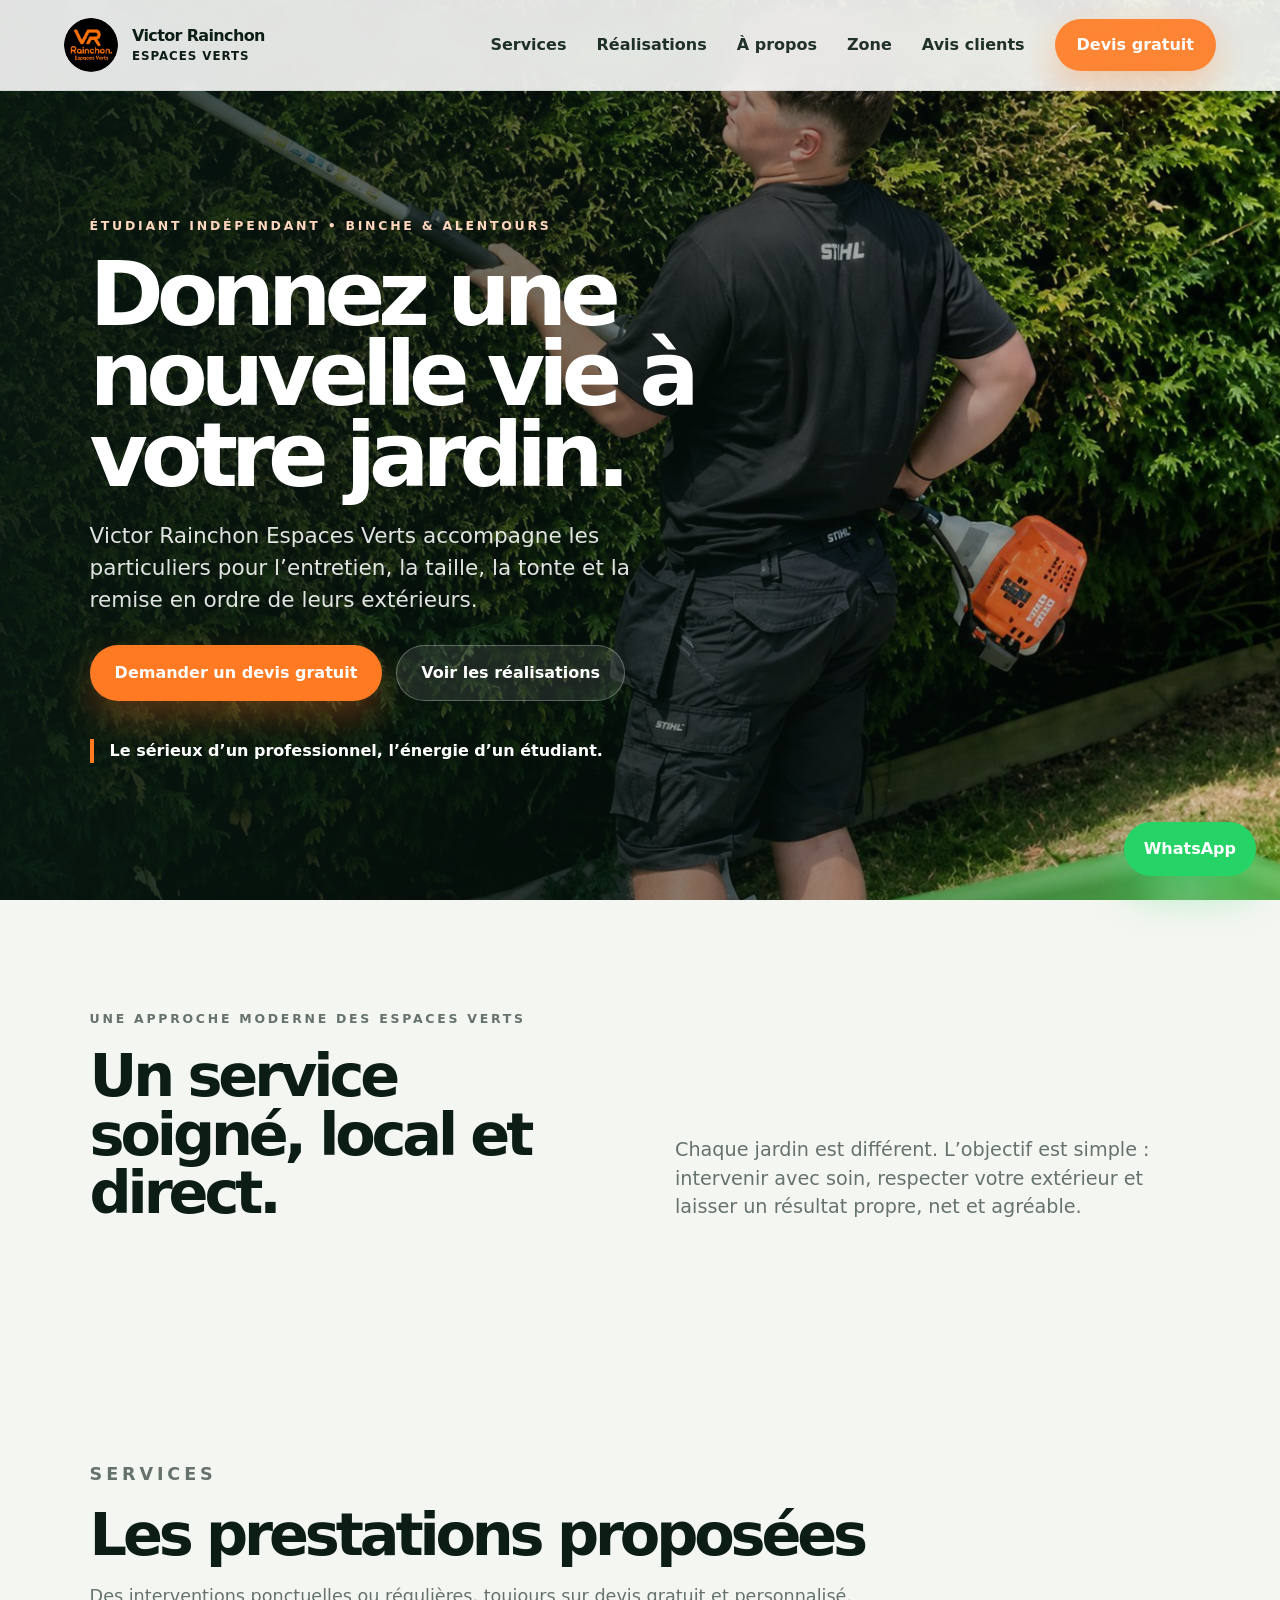
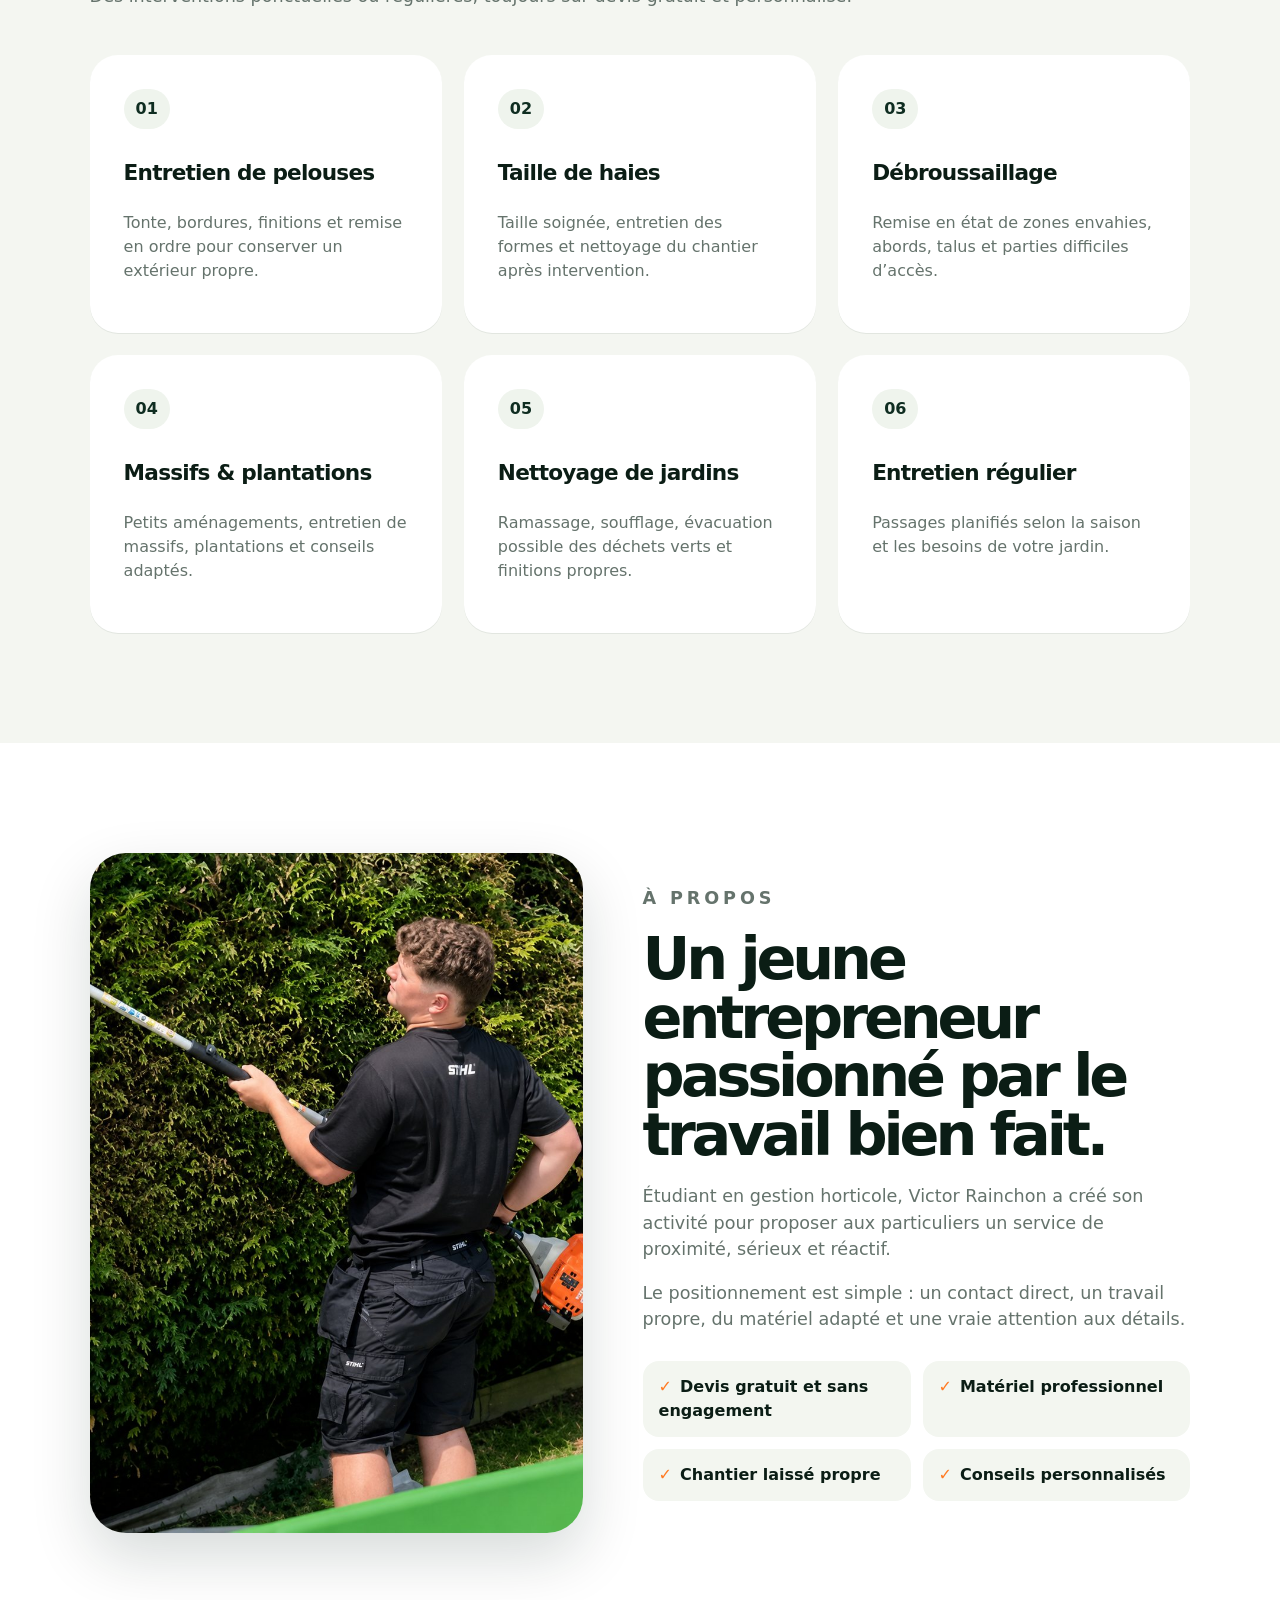
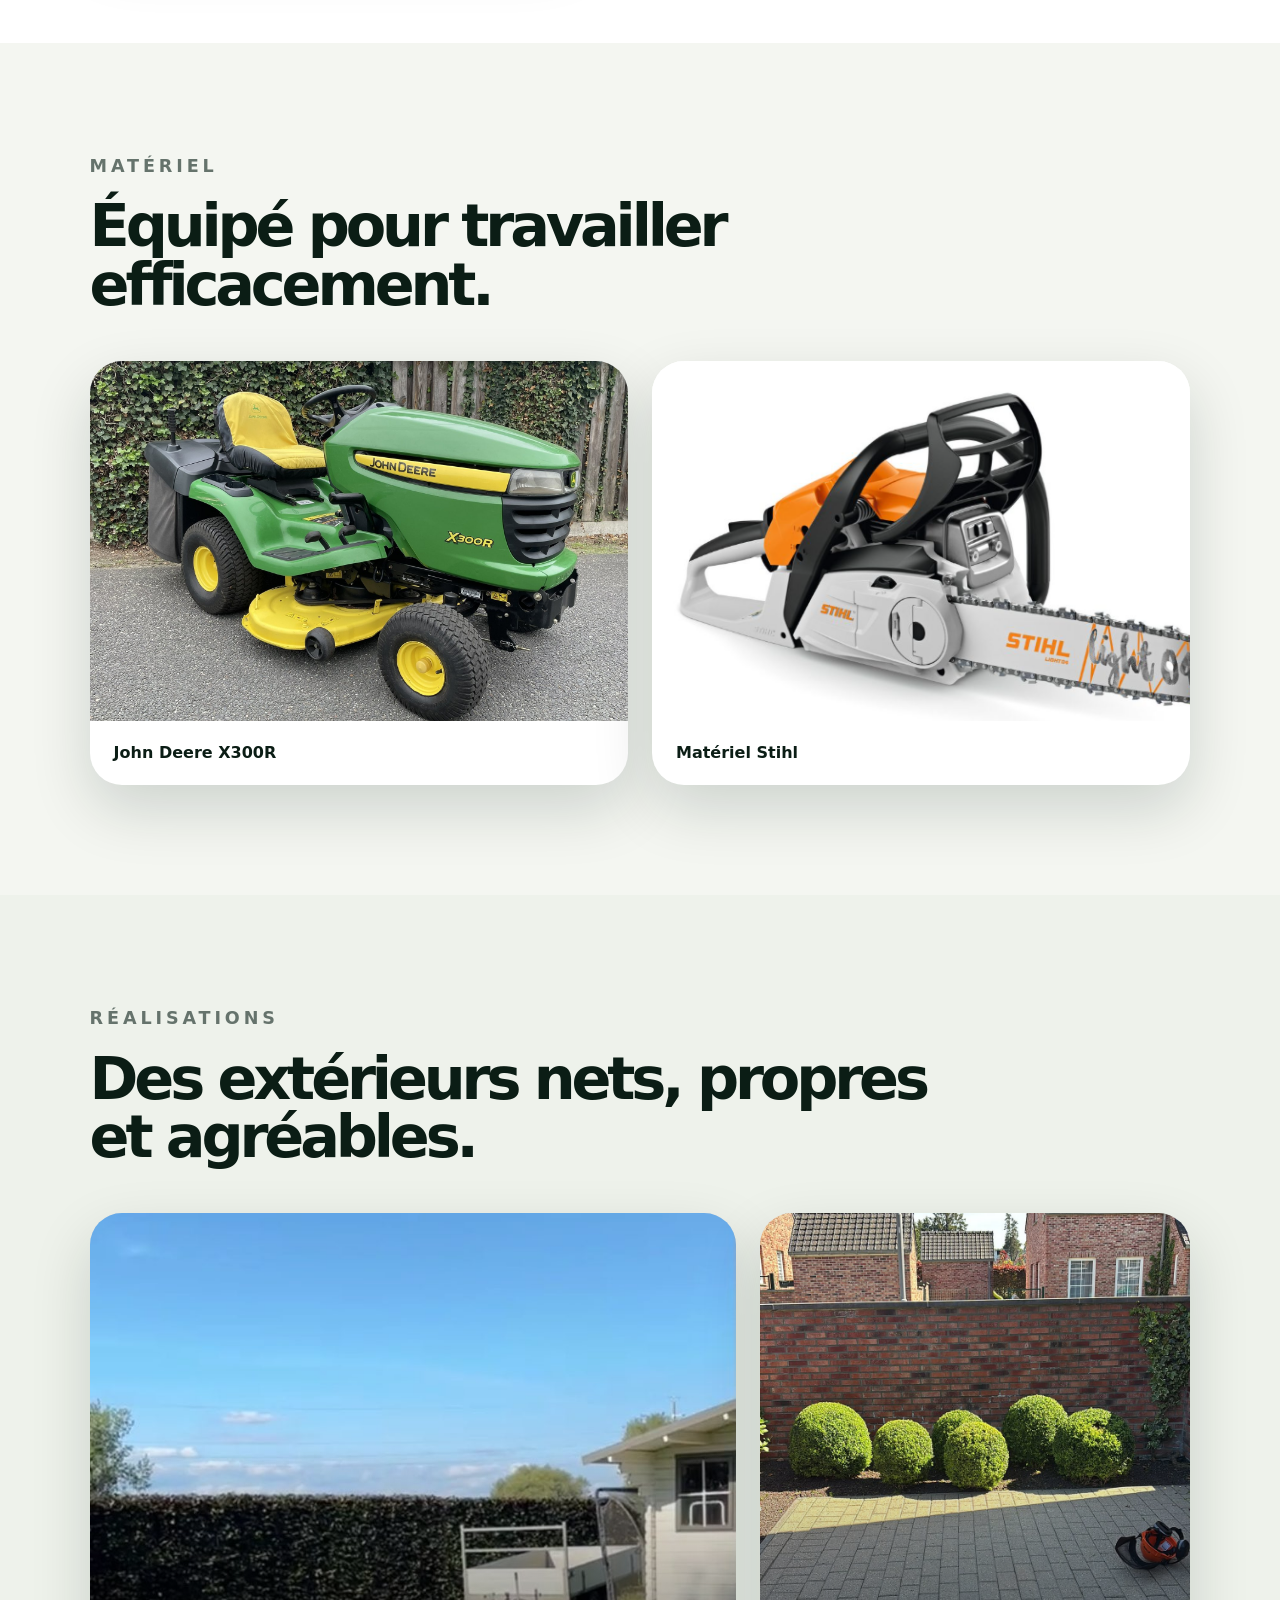
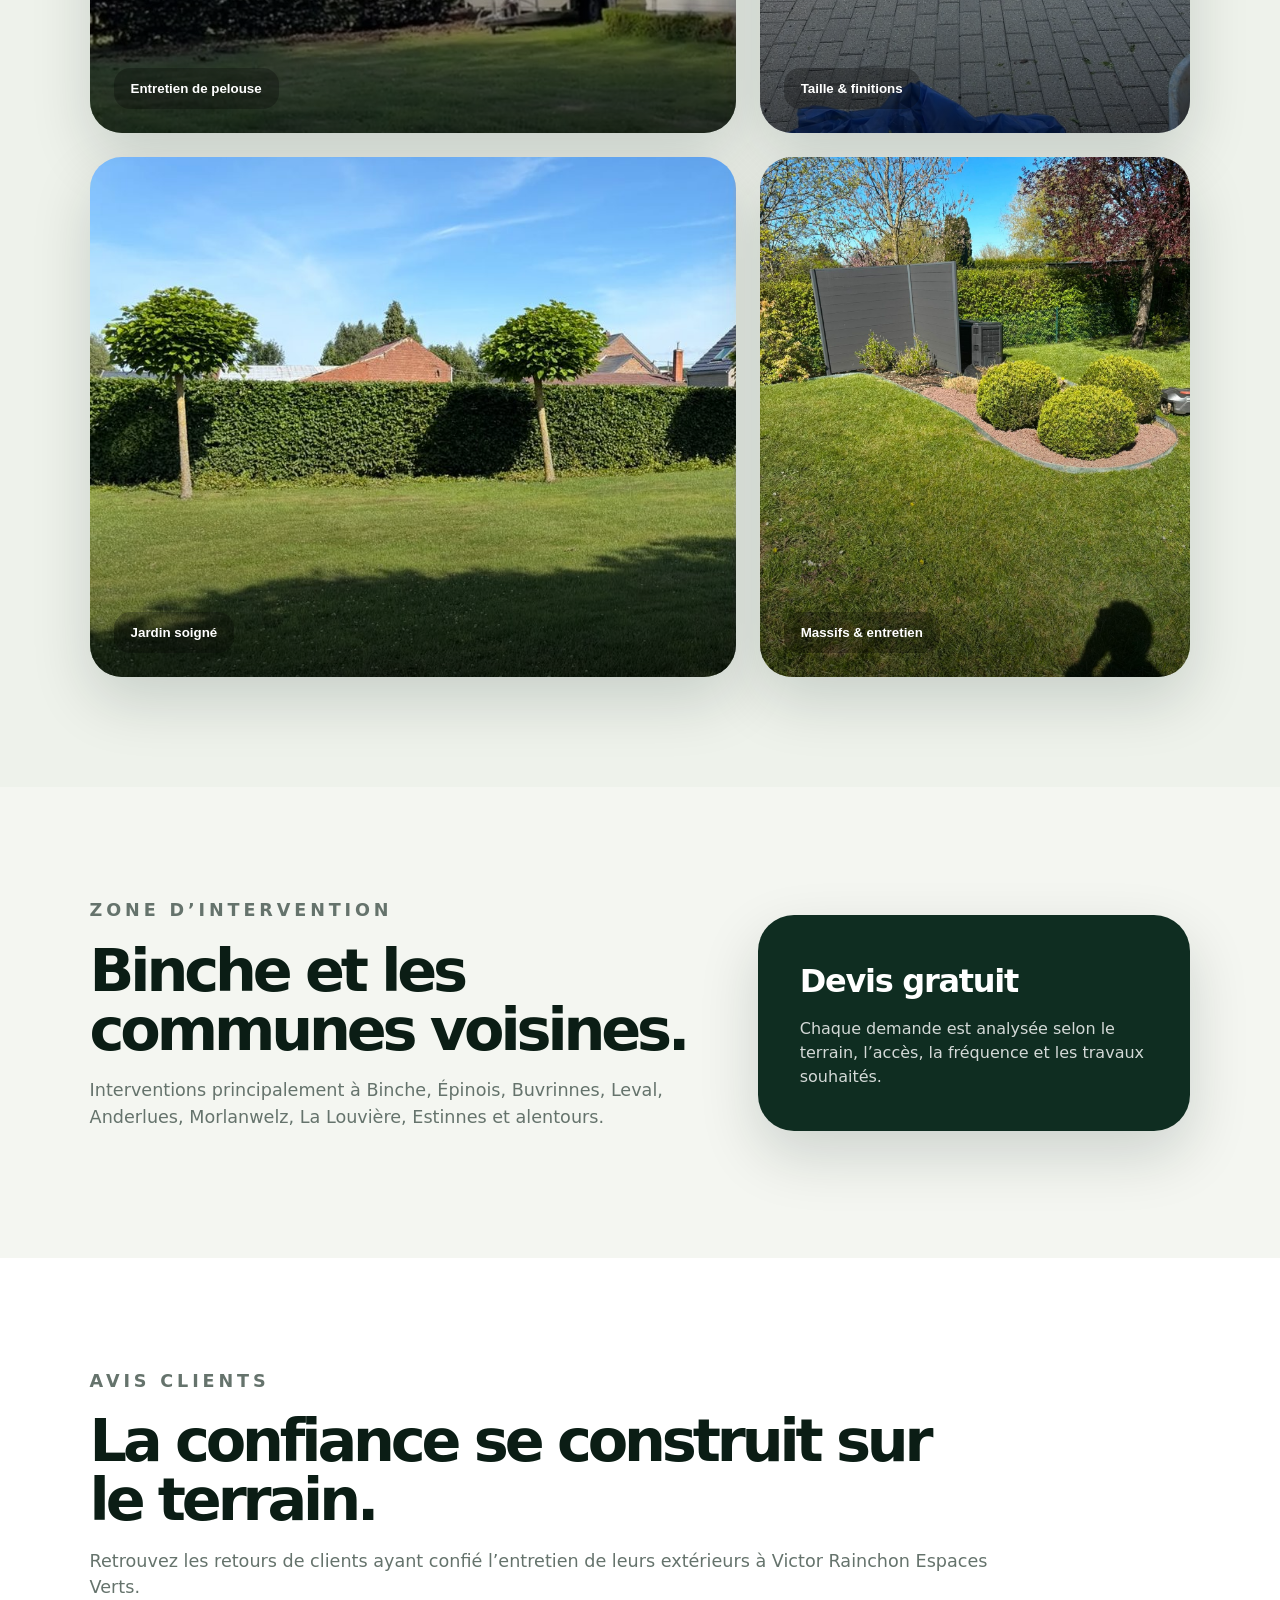
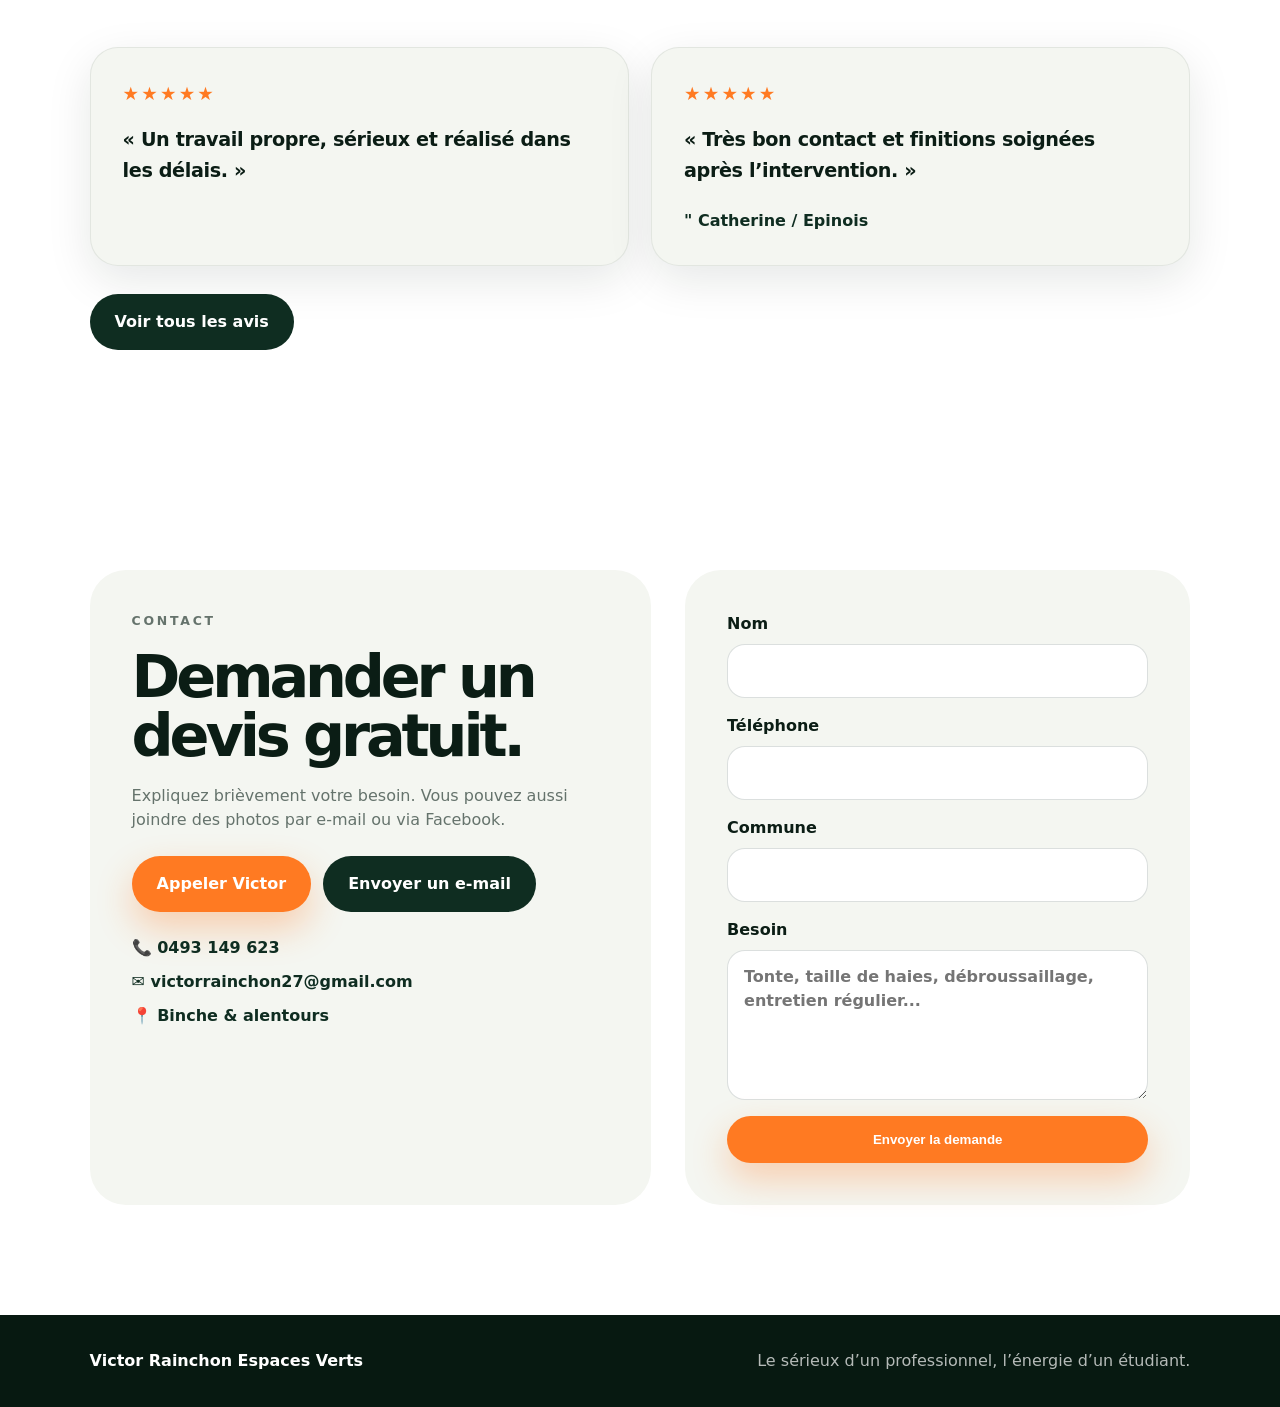
==== commit a7090182: "Update index.html" ====
--- a/index.html
+++ b/index.html
@@ -128,12 +128,12 @@
         <article class="review-card">
           <div class="stars" aria-label="5 étoiles">★★★★★</div>
           <blockquote>« Un travail propre, sérieux et réalisé dans les délais. »</blockquote>
-          <p class="review-author">Exemple d’avis à remplacer</p>
+          <p class="review-author"Philippe / Buvrinnes/p>
         </article>
         <article class="review-card">
           <div class="stars" aria-label="5 étoiles">★★★★★</div>
           <blockquote>« Très bon contact et finitions soignées après l’intervention. »</blockquote>
-          <p class="review-author">Exemple d’avis à remplacer</p>
+          <p class="review-author">" Catherine / Epinois</p>
         </article>
       </div>
       <a class="btn btn-dark reviews-link" href="avis.html">Voir tous les avis</a>
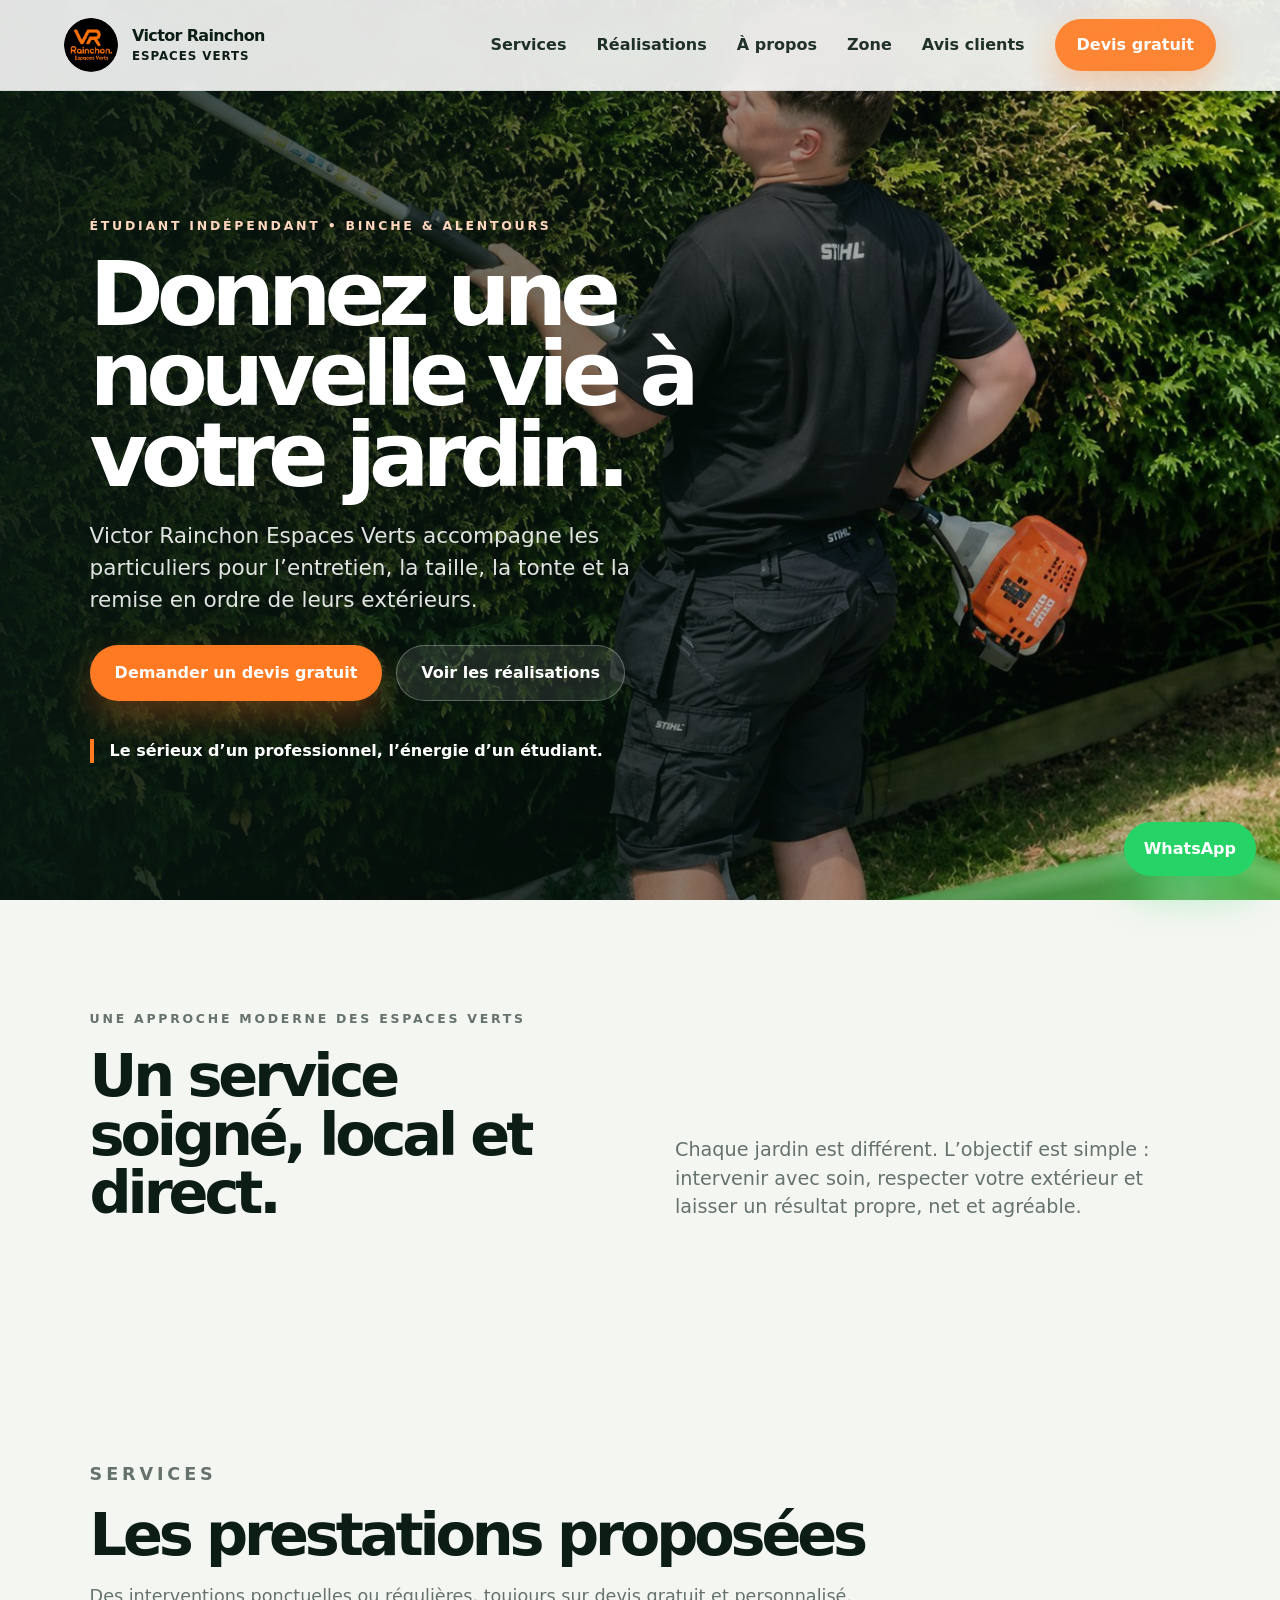
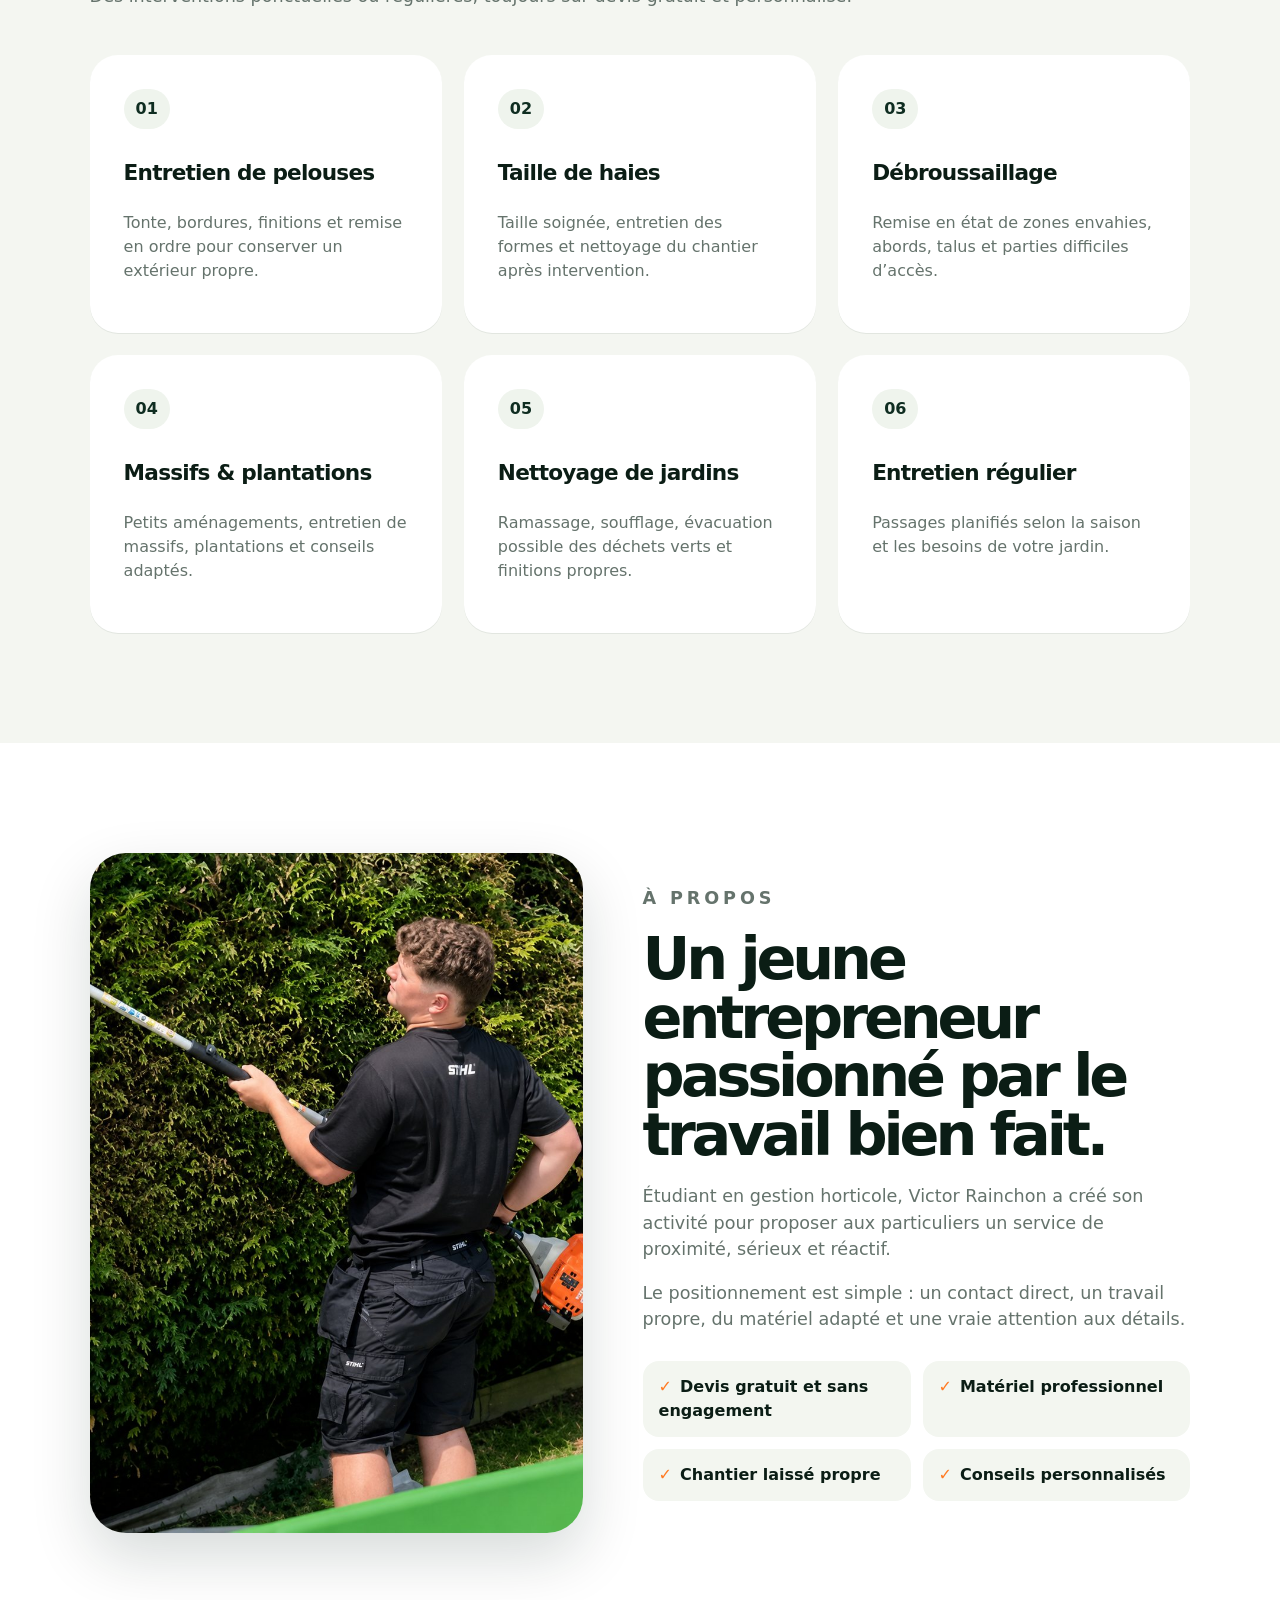
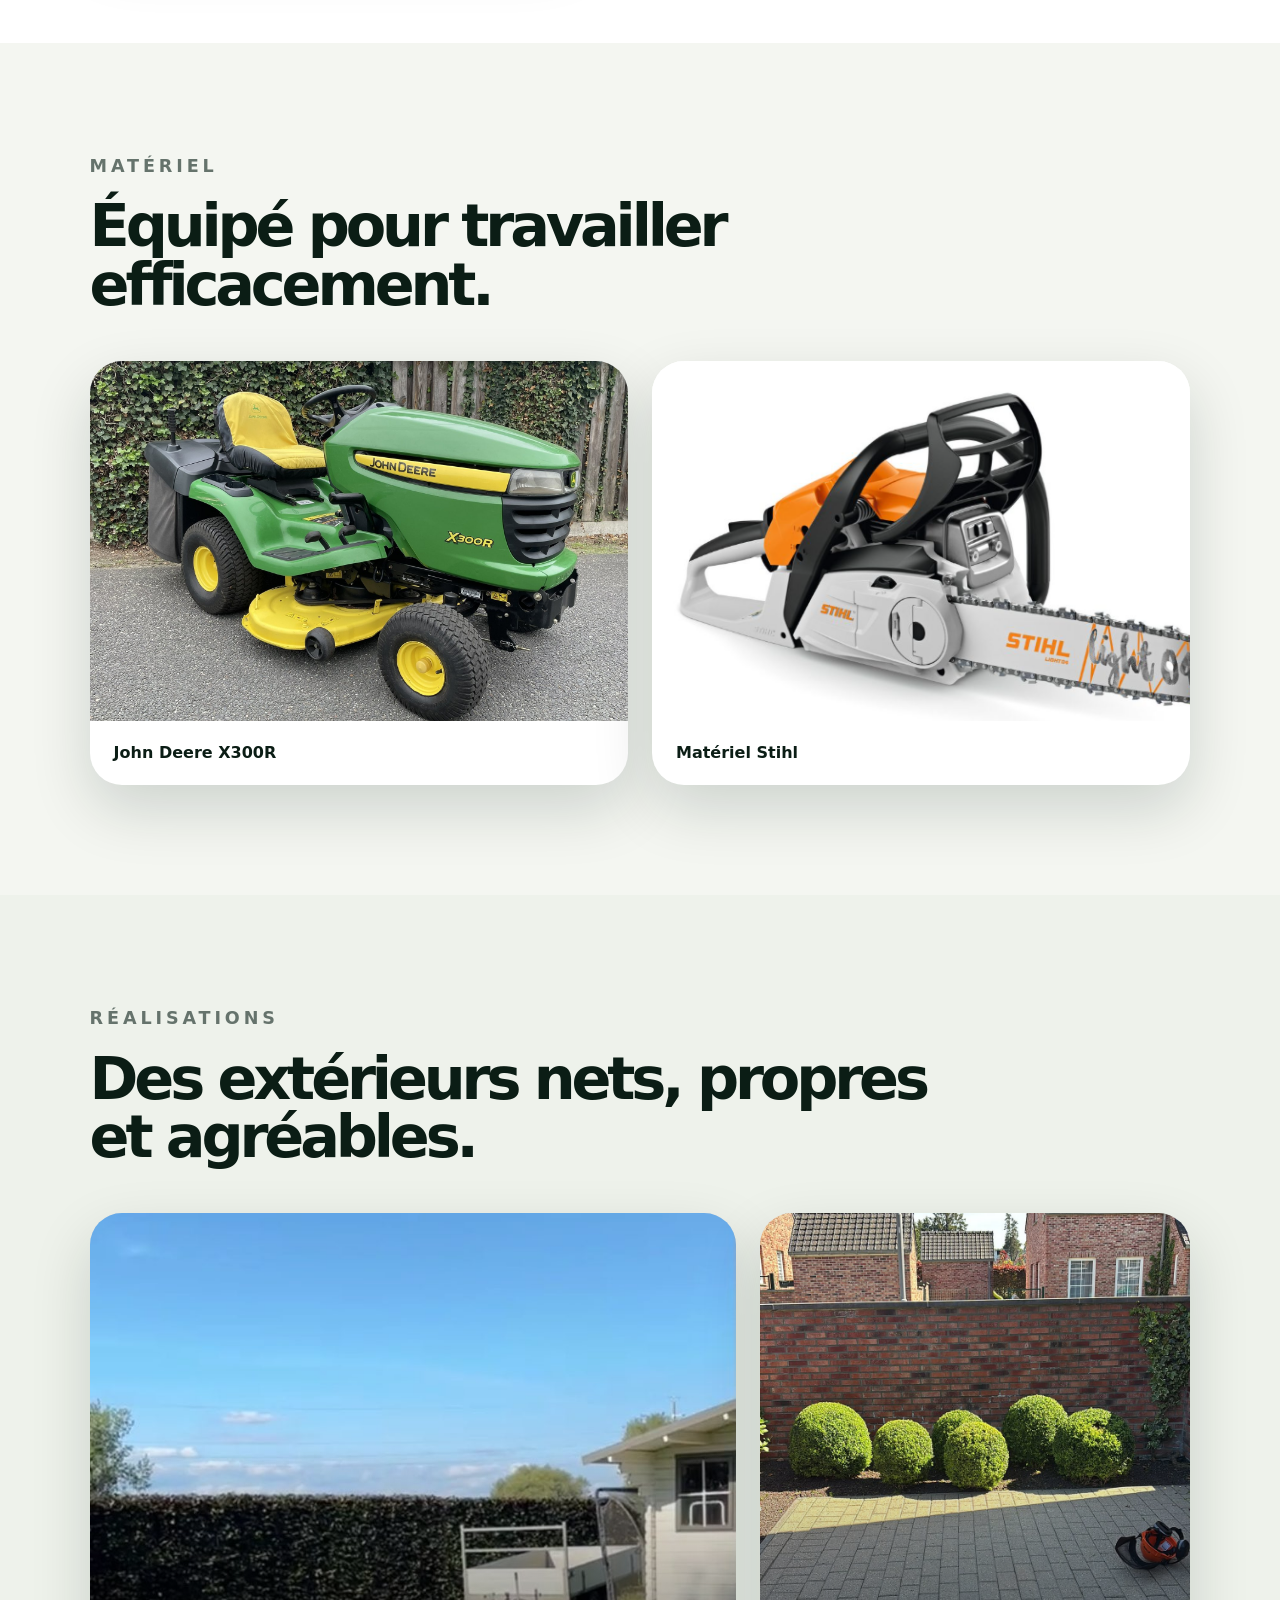
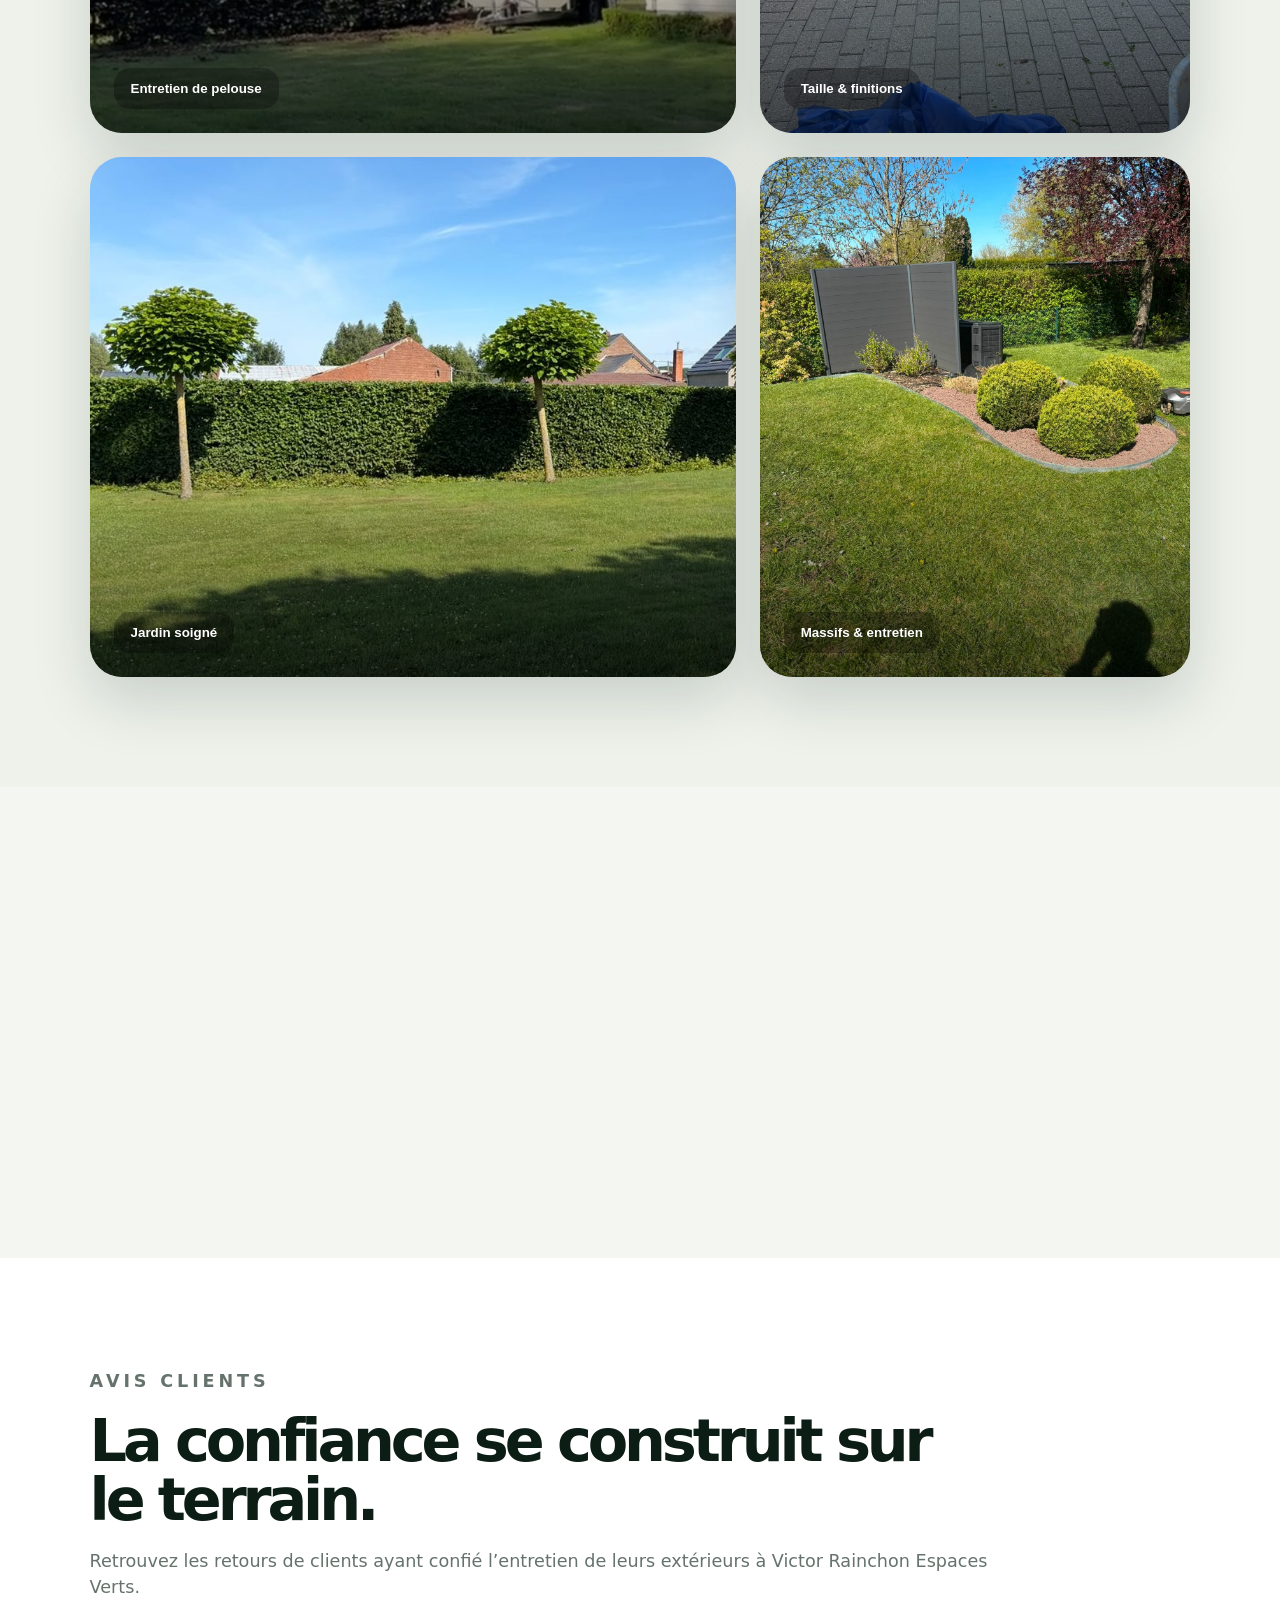
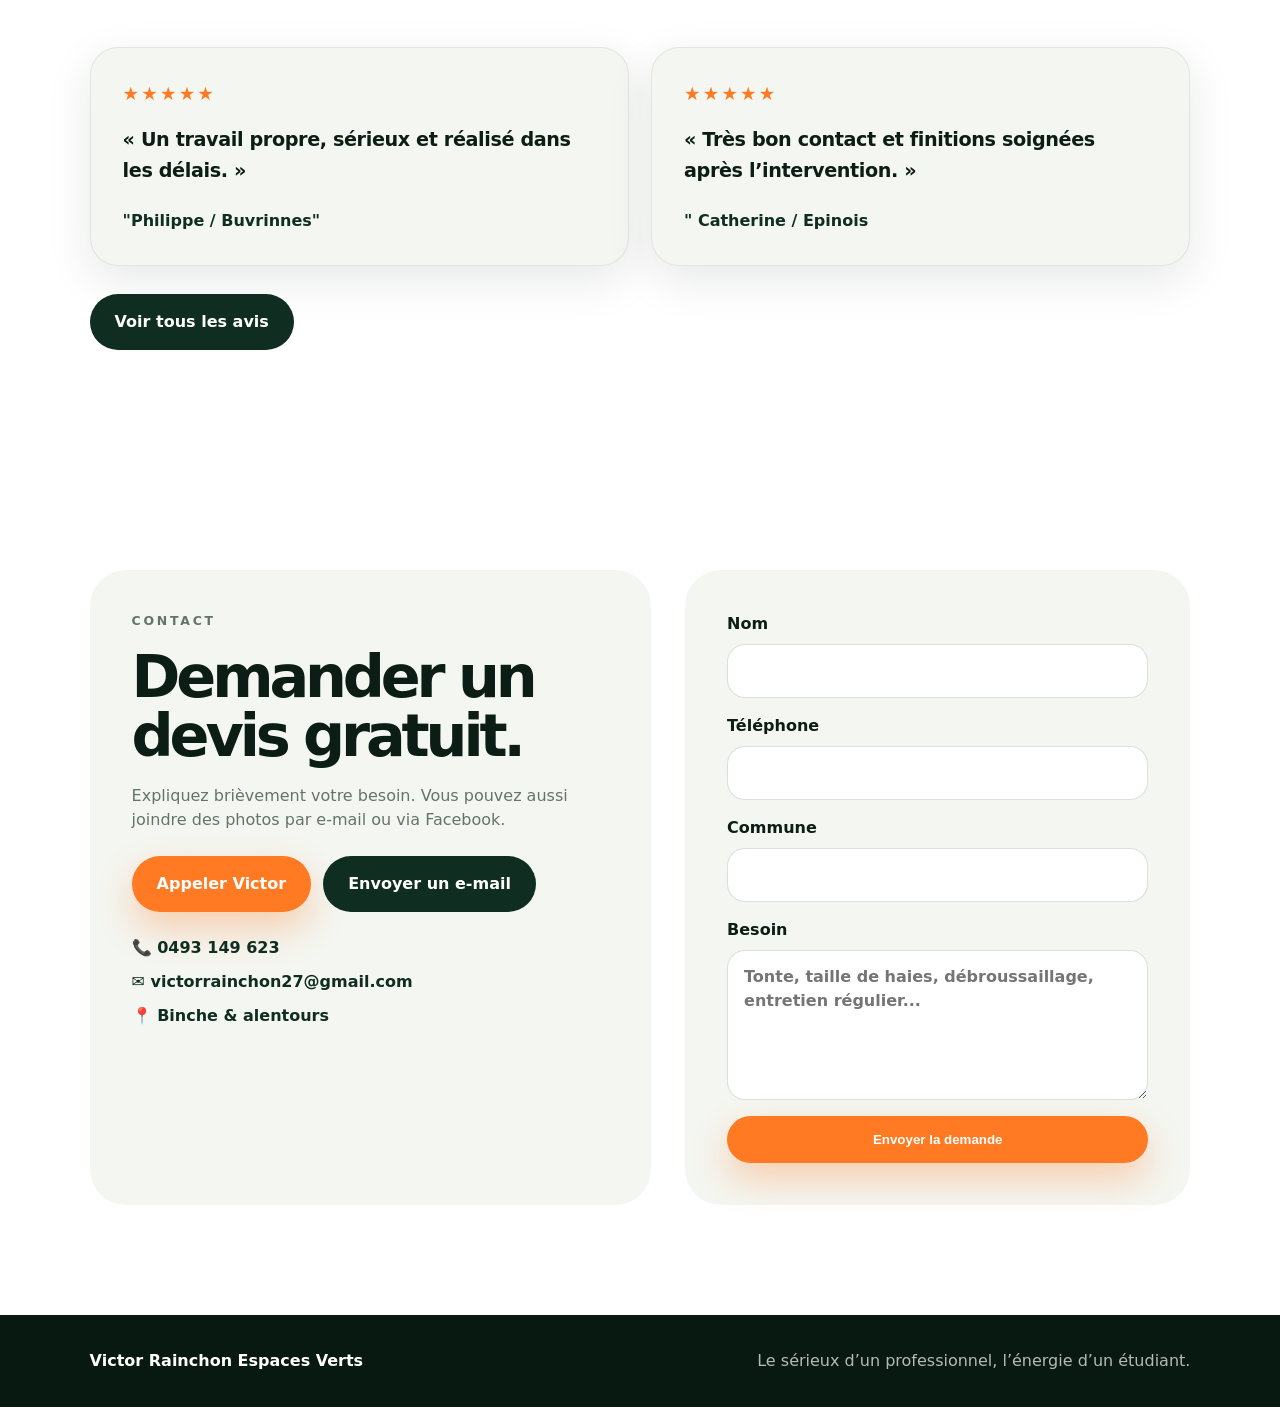
==== commit 522f1c31: "Update index.html" ====
--- a/index.html
+++ b/index.html
@@ -128,7 +128,7 @@
         <article class="review-card">
           <div class="stars" aria-label="5 étoiles">★★★★★</div>
           <blockquote>« Un travail propre, sérieux et réalisé dans les délais. »</blockquote>
-          <p class="review-author"Philippe / Buvrinnes/p>
+          <p class="review-author">"Philippe / Buvrinnes"</p>
         </article>
         <article class="review-card">
           <div class="stars" aria-label="5 étoiles">★★★★★</div>
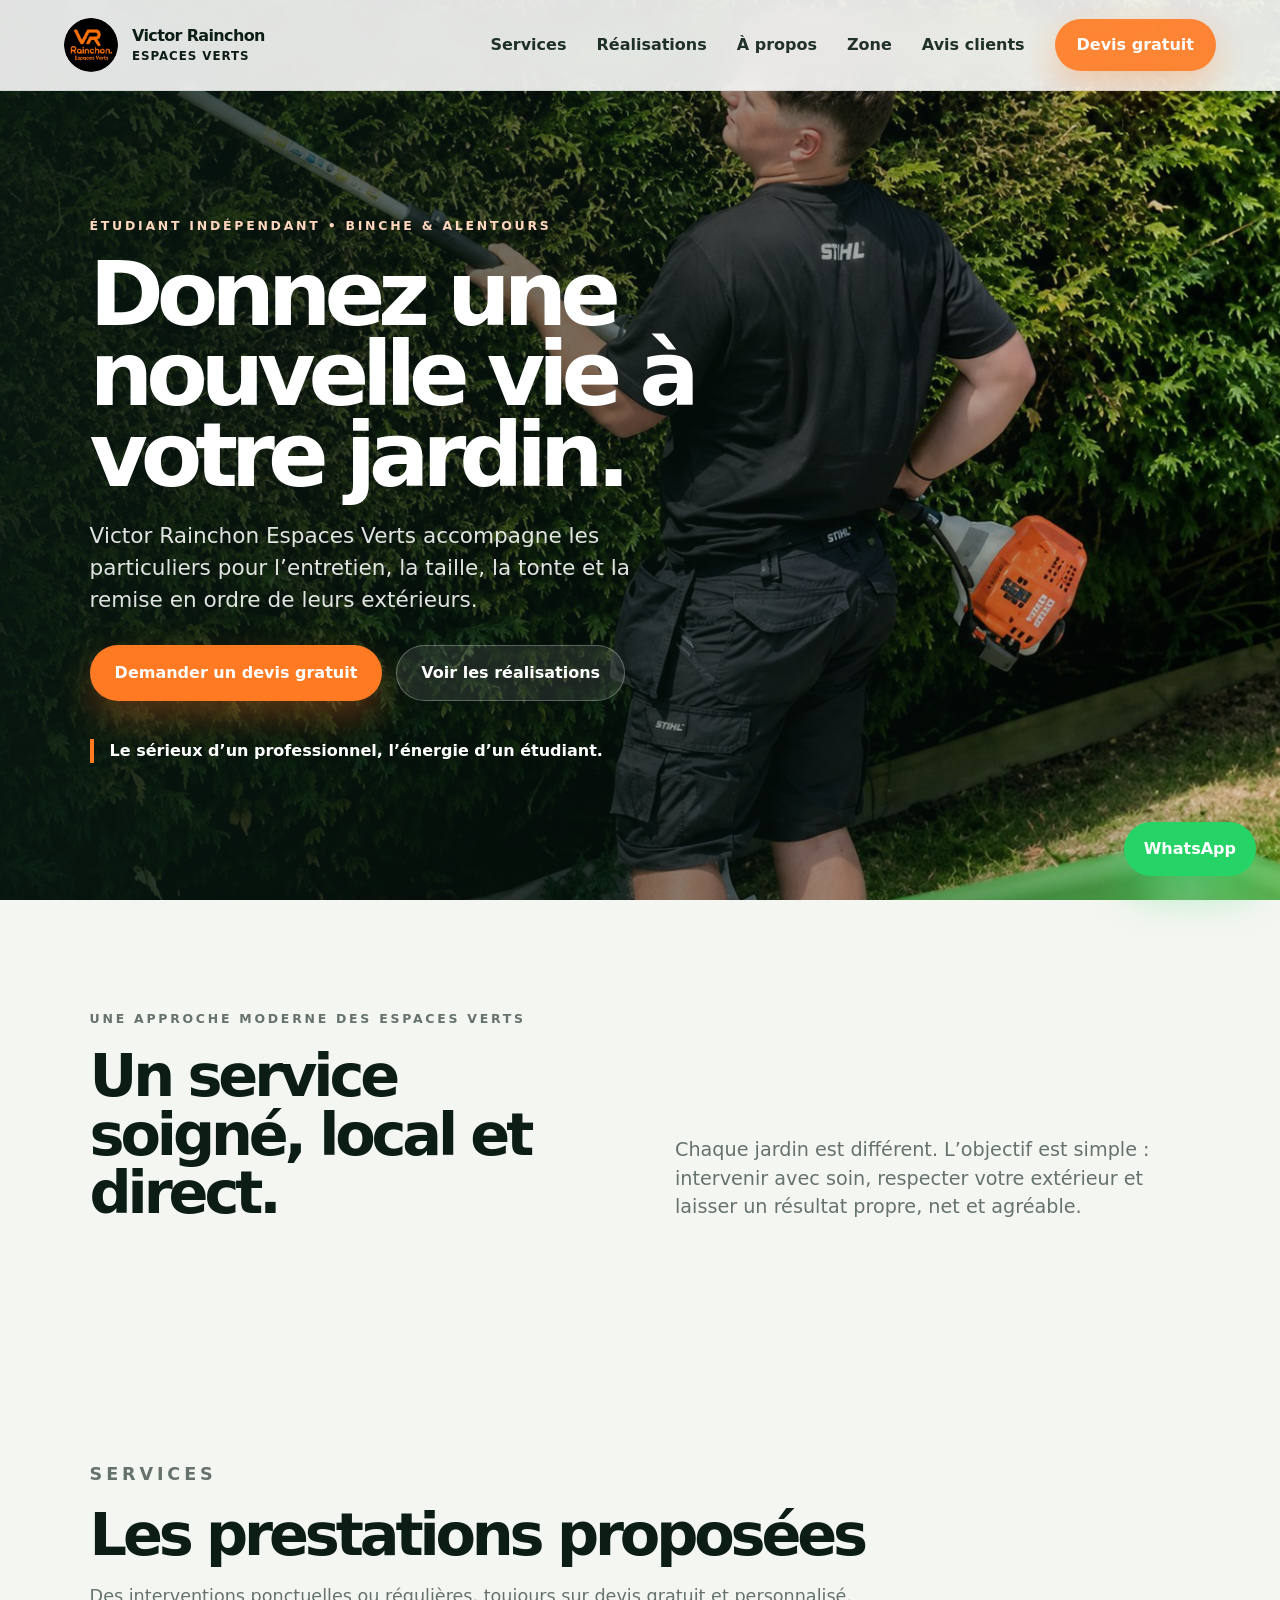
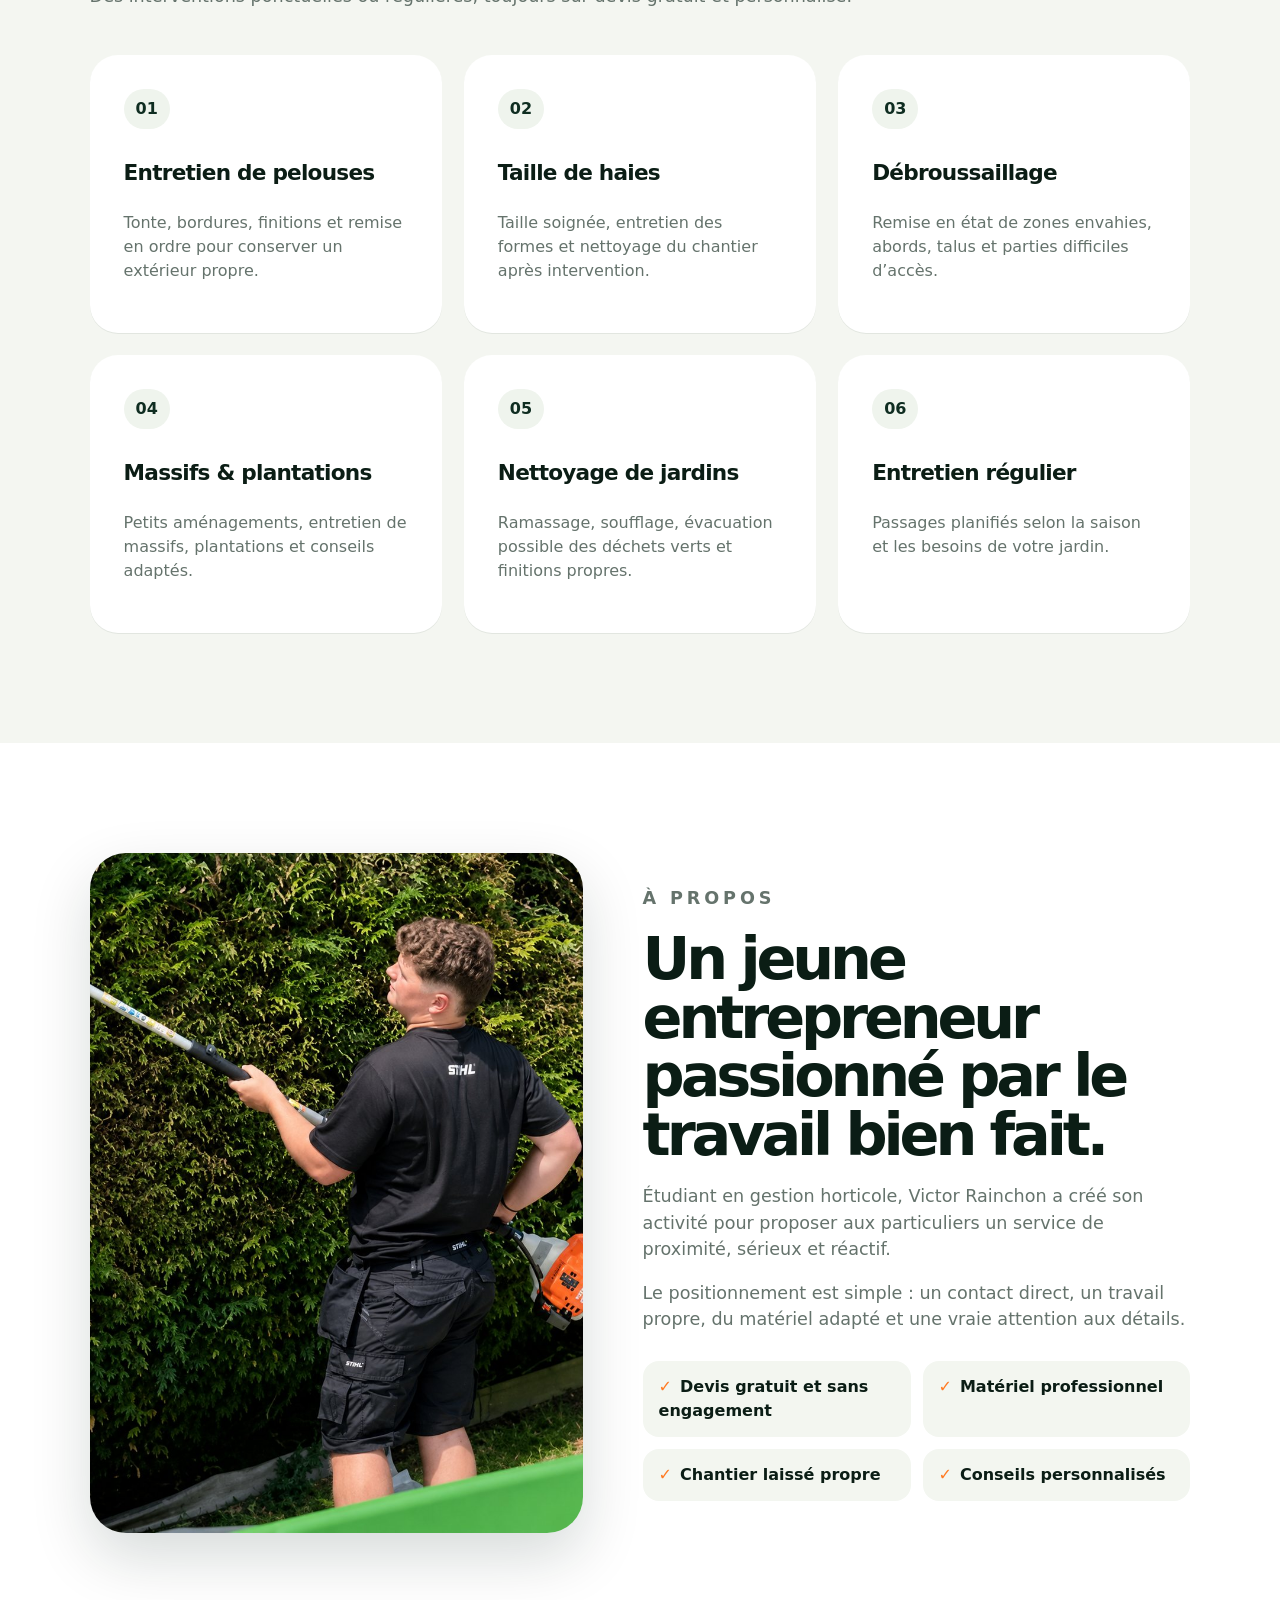
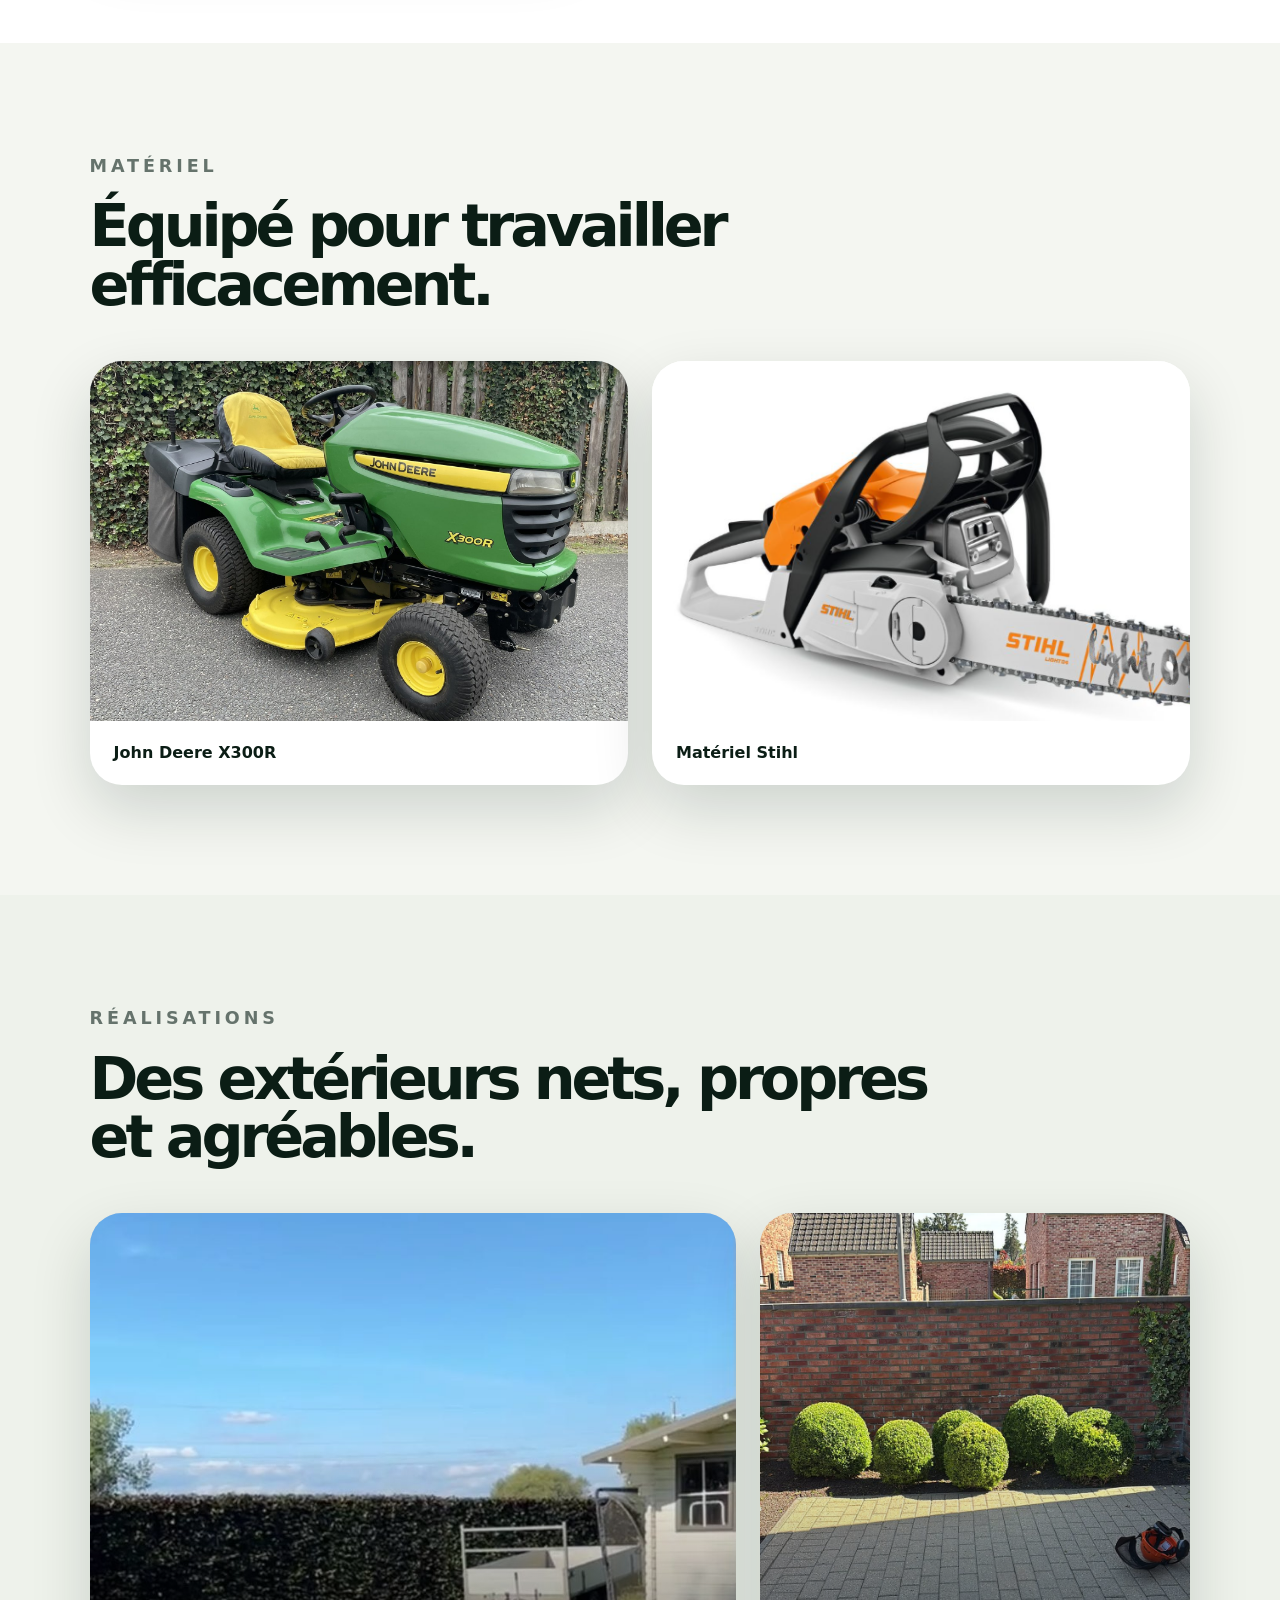
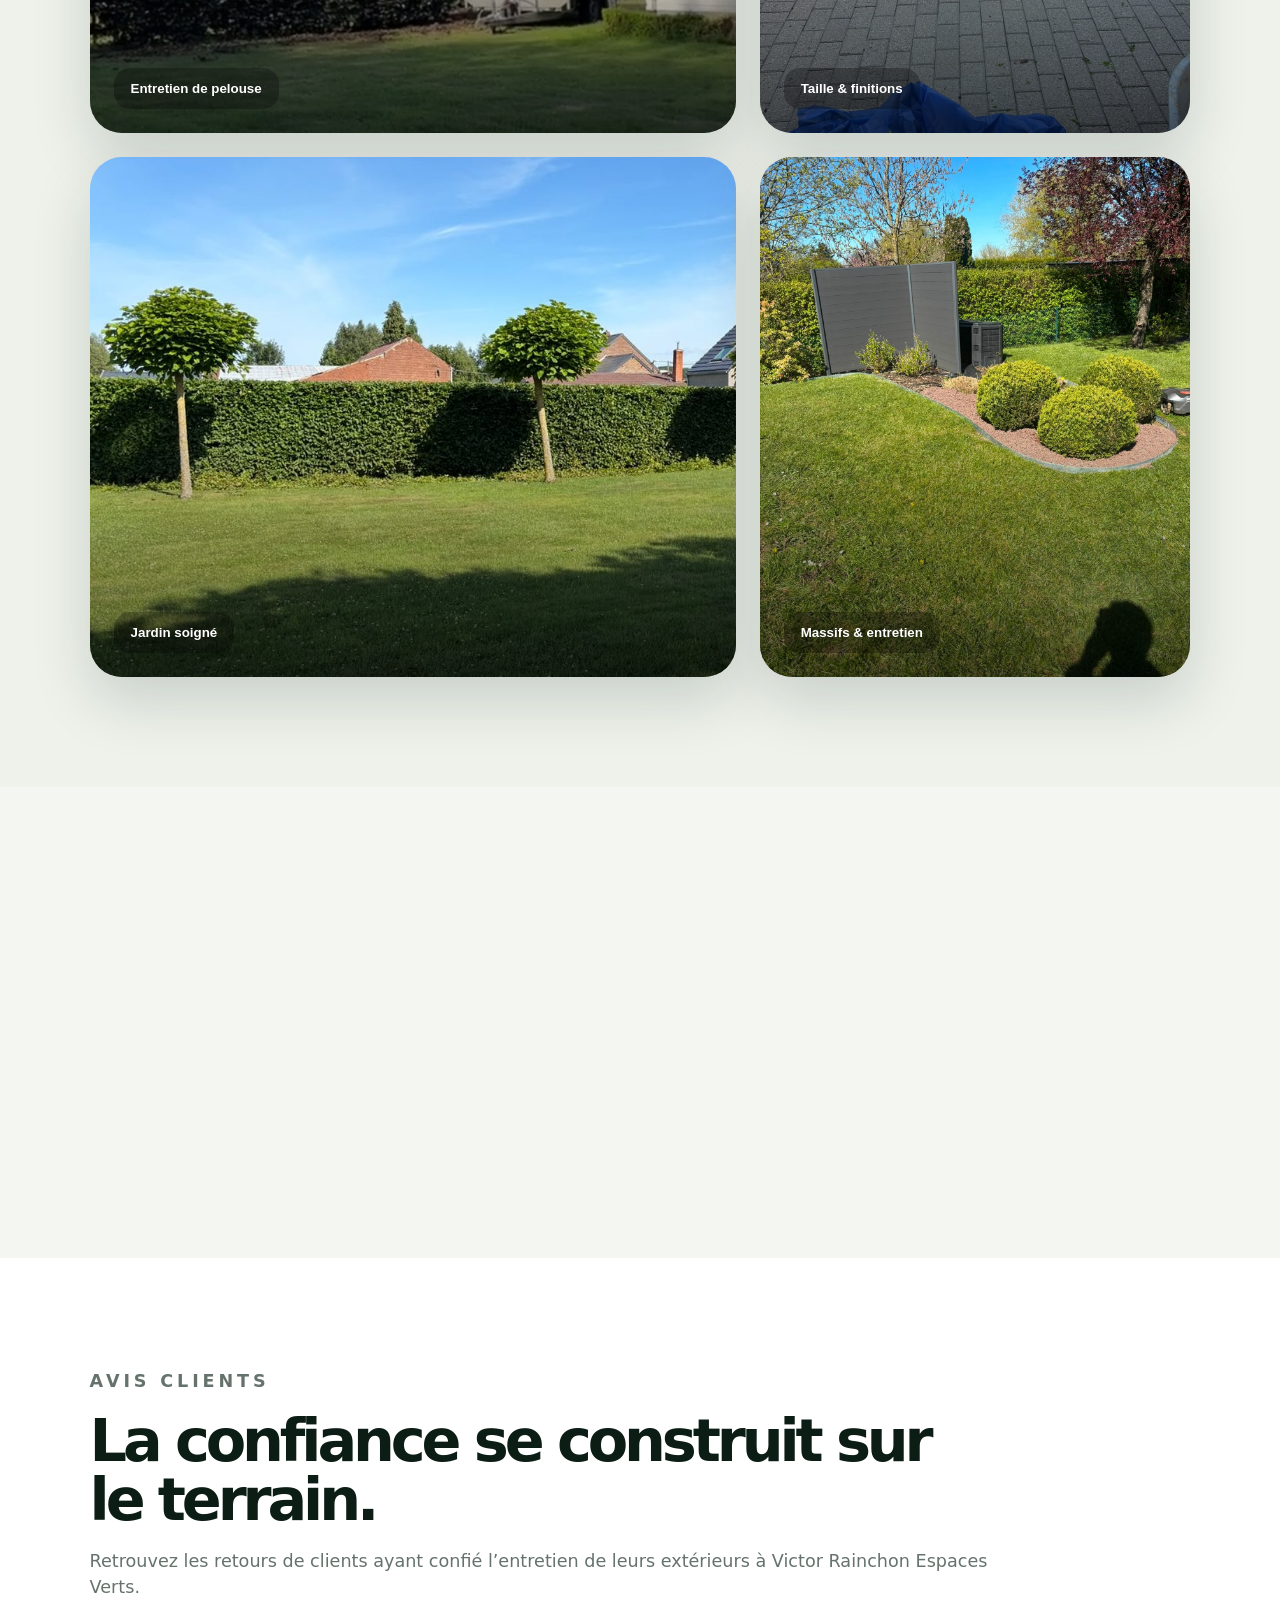
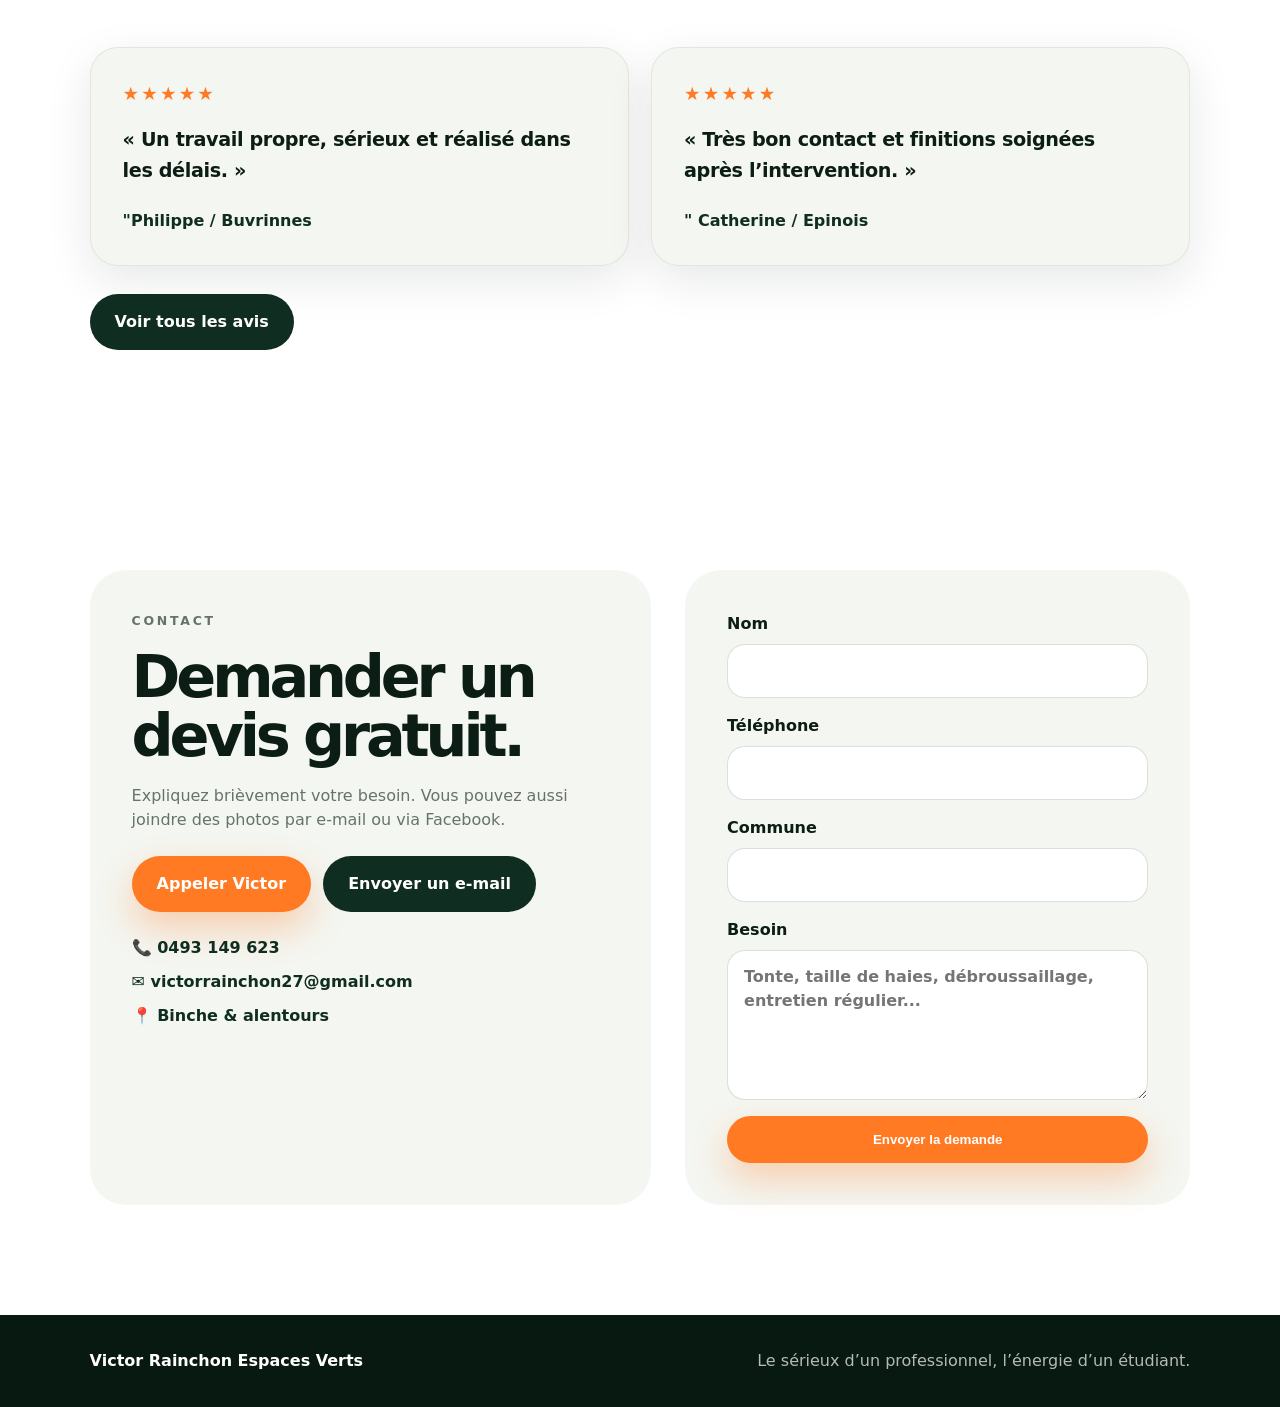
==== commit 711c0485: "Update index.html" ====
--- a/index.html
+++ b/index.html
@@ -128,7 +128,7 @@
         <article class="review-card">
           <div class="stars" aria-label="5 étoiles">★★★★★</div>
           <blockquote>« Un travail propre, sérieux et réalisé dans les délais. »</blockquote>
-          <p class="review-author">"Philippe / Buvrinnes"</p>
+          <p class="review-author">"Philippe / Buvrinnes</p>
         </article>
         <article class="review-card">
           <div class="stars" aria-label="5 étoiles">★★★★★</div>
